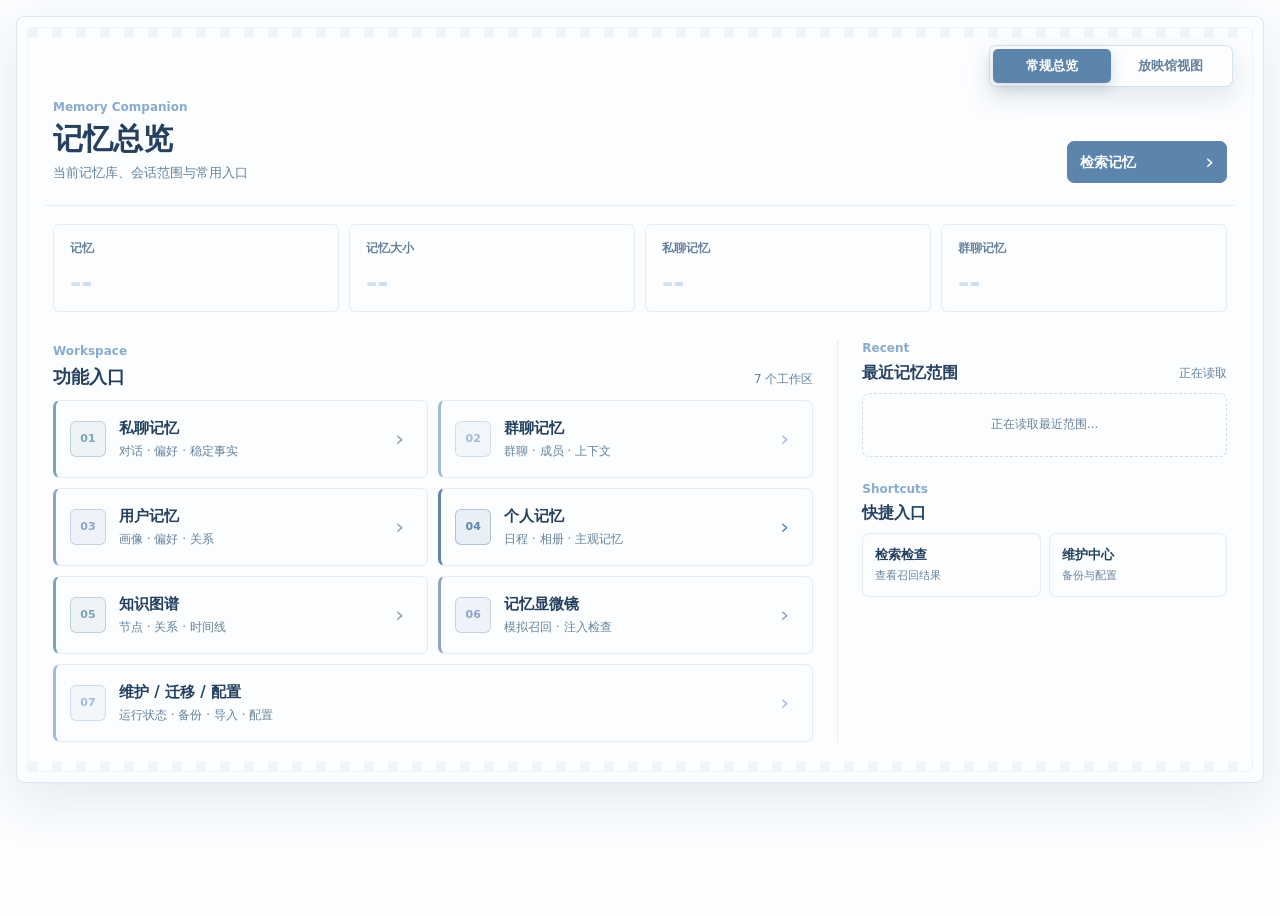
==== pages/记忆面板/index.html @ 20638d2c "v1.6.2" ====
<!doctype html>
<html lang="zh-CN">
<head>
  <meta charset="UTF-8" />
  <meta name="viewport" content="width=device-width, initial-scale=1.0" />
  <title>记忆面板</title>
  <script>
    (() => {
      const key = "memory_companion_overview_layout";
      let layout = "standard";
      try {
        const saved = window.localStorage.getItem(key);
        if (saved === "standard" || saved === "cinema") layout = saved;
      } catch (_) {
        // WebView 隐私模式下可能禁用本地存储，保持常规总览即可。
      }
      document.documentElement.dataset.overviewLayout = layout;
    })();
  </script>
  <link rel="stylesheet" href="./app.css?v=20260719-overview-switch" />
</head>
<body>
  <main id="app" class="film-app">
    <nav id="overviewLayoutSwitch" class="overview-layout-switch" role="radiogroup" aria-label="总览样式">
      <button class="overview-layout-option" data-overview-layout="standard" type="button" role="radio" aria-checked="false" aria-controls="standardOverview">
        常规总览
      </button>
      <button class="overview-layout-option" data-overview-layout="cinema" type="button" role="radio" aria-checked="false" aria-controls="cinemaOverview">
        放映馆视图
      </button>
    </nav>
    <span id="overviewLayoutAnnouncement" class="sr-only" aria-live="polite"></span>

    <header class="topbar">
      <div>
        <p class="eyebrow">我会牢牢记住你</p>
        <h1>记忆放映馆</h1>
      </div>
    </header>

    <section id="standardOverview" class="standard-overview" aria-label="常规记忆总览">
      <header class="standard-overview-head">
        <div>
          <p class="eyebrow">Memory Companion</p>
          <h1>记忆总览</h1>
          <p class="standard-overview-summary">当前记忆库、会话范围与常用入口</p>
        </div>
        <button class="overview-primary-action" data-overview-view="microscope" type="button">
          <span>检索记忆</span>
          <span class="overview-action-arrow" aria-hidden="true">&rsaquo;</span>
        </button>
      </header>

      <section id="standardStats" class="overview-kpi-grid" aria-label="记忆库统计" aria-live="polite">
        <article class="overview-kpi is-loading"><span>记忆</span><b>--</b></article>
        <article class="overview-kpi is-loading"><span>记忆大小</span><b>--</b></article>
        <article class="overview-kpi is-loading"><span>私聊记忆</span><b>--</b></article>
        <article class="overview-kpi is-loading"><span>群聊记忆</span><b>--</b></article>
      </section>

      <div class="standard-overview-body">
        <section class="overview-destinations" aria-labelledby="overviewDestinationsTitle">
          <div class="overview-section-head">
            <div>
              <p class="eyebrow">Workspace</p>
              <h2 id="overviewDestinationsTitle">功能入口</h2>
            </div>
            <span>7 个工作区</span>
          </div>
          <div class="overview-entry-grid">
            <button class="overview-entry is-private" data-overview-view="maintain" type="button">
              <span class="overview-entry-index">01</span>
              <span class="overview-entry-copy"><b>私聊记忆</b><small>对话 · 偏好 · 稳定事实</small></span>
              <span class="overview-entry-arrow" aria-hidden="true">&rsaquo;</span>
            </button>
            <button class="overview-entry is-group" data-overview-view="film" type="button">
              <span class="overview-entry-index">02</span>
              <span class="overview-entry-copy"><b>群聊记忆</b><small>群聊 · 成员 · 上下文</small></span>
              <span class="overview-entry-arrow" aria-hidden="true">&rsaquo;</span>
            </button>
            <button class="overview-entry is-user" data-overview-view="relations" type="button">
              <span class="overview-entry-index">03</span>
              <span class="overview-entry-copy"><b>用户记忆</b><small>画像 · 偏好 · 关系</small></span>
              <span class="overview-entry-arrow" aria-hidden="true">&rsaquo;</span>
            </button>
            <button class="overview-entry is-personal" data-overview-view="review" type="button">
              <span class="overview-entry-index">04</span>
              <span class="overview-entry-copy"><b>个人记忆</b><small>日程 · 相册 · 主观记忆</small></span>
              <span class="overview-entry-arrow" aria-hidden="true">&rsaquo;</span>
            </button>
            <button class="overview-entry is-graph" data-overview-view="objects" type="button">
              <span class="overview-entry-index">05</span>
              <span class="overview-entry-copy"><b>知识图谱</b><small>节点 · 关系 · 时间线</small></span>
              <span class="overview-entry-arrow" aria-hidden="true">&rsaquo;</span>
            </button>
            <button class="overview-entry is-search" data-overview-view="microscope" type="button">
              <span class="overview-entry-index">06</span>
              <span class="overview-entry-copy"><b>记忆显微镜</b><small>模拟召回 · 注入检查</small></span>
              <span class="overview-entry-arrow" aria-hidden="true">&rsaquo;</span>
            </button>
            <button class="overview-entry is-archive is-wide" data-overview-view="archive" type="button">
              <span class="overview-entry-index">07</span>
              <span class="overview-entry-copy"><b>维护 / 迁移 / 配置</b><small>运行状态 · 备份 · 导入 · 配置</small></span>
              <span class="overview-entry-arrow" aria-hidden="true">&rsaquo;</span>
            </button>
          </div>
        </section>

        <aside class="overview-side-column" aria-label="最近范围与快捷入口">
          <section class="overview-recent-scopes" aria-labelledby="recentScopesTitle">
            <div class="overview-section-head is-compact">
              <div>
                <p class="eyebrow">Recent</p>
                <h2 id="recentScopesTitle">最近记忆范围</h2>
              </div>
              <span id="overviewScopeMeta">正在读取</span>
            </div>
            <div id="standardRecentBuckets" class="overview-scope-list" aria-live="polite">
              <p class="overview-empty">正在读取最近范围...</p>
            </div>
          </section>

          <section class="overview-quick-tools" aria-labelledby="quickToolsTitle">
            <div class="overview-section-head is-compact">
              <div>
                <p class="eyebrow">Shortcuts</p>
                <h2 id="quickToolsTitle">快捷入口</h2>
              </div>
            </div>
            <div class="overview-quick-grid">
              <button data-overview-view="microscope" type="button"><b>检索检查</b><small>查看召回结果</small></button>
              <button data-overview-view="archive" type="button"><b>维护中心</b><small>备份与配置</small></button>
            </div>
          </section>
        </aside>
      </div>
    </section>

    <section id="cinemaOverview" class="projection-stage" aria-label="记忆放映馆首页">
      <button class="filmstrip" style="--a:-18deg;--z:2;--off:240px"  data-view="objects"    data-tip-title="知识图谱" data-tip-sub="关系 · 线程 · 时间线"     type="button"><span class="strip-label"><b>知识图谱</b><small>关系 · 节点</small></span></button>
      <button class="filmstrip" style="--a:76deg; --z:4;--off:-200px" data-view="film"       data-tip-title="群聊记忆" data-tip-sub="群聊范围内的记忆"      type="button"><span class="strip-label"><b>群聊记忆</b><small>群聊 · 记忆</small></span></button>
      <button class="filmstrip" style="--a:44deg; --z:7;--off:260px"  data-view="microscope" data-tip-title="记忆显微镜" data-tip-sub="模拟召回 · 检查注入"     type="button"><span class="strip-label" style="--label-edge:-260px"><b>记忆显微镜</b><small>模拟召回</small></span></button>
      <button class="filmstrip" style="--a:14deg; --z:5;--off:-225px;--tx:-440px" data-view="relations"  data-tip-title="用户记忆"     data-tip-sub="用户画像 · 偏好 · 关系"     type="button"><span class="strip-label" style="--label-edge:380px"><b>用户记忆</b><small>画像 · 偏好</small></span></button>
      <button class="filmstrip" style="--a:162deg;--z:1;--off:215px;--tx:-260px" data-view="review"     data-tip-title="个人记忆"       data-tip-sub="Bot 日程 · 生活细化"         type="button"><span class="strip-label is-flipped"><b>个人记忆</b><small>日程 · 细化</small></span></button>
      <button class="filmstrip" style="--a:136deg;--z:3;--off:-390px" data-view="archive"    data-tip-title="维护/迁移/配置"   data-tip-sub="工具 · 迁移 · 配置"        type="button"><span class="strip-label is-flipped"><b>维护/迁移/配置</b><small>工具 · 配置</small></span></button>
      <button class="filmstrip" style="--a:106deg;--z:6;--off:220px"  data-view="maintain"   data-tip-title="私聊记忆"  data-tip-sub="私聊范围内的记忆" type="button"><span class="strip-label is-flipped"><b>私聊记忆</b><small>私聊 · 记忆</small></span></button>

      <section class="overview-core" aria-live="polite">
        <div class="core-ring"></div>
        <p class="eyebrow">Memory Cinema</p>
        <h2>记忆放映馆</h2>
        <p id="subtitle" class="subtitle">正在读取结构化记忆库...</p>
        <div id="stats" class="stats-grid"></div>
      </section>
    </section>

    <section id="workspace" class="workspace-frame" aria-label="二级工作区">
      <div class="workspace-head">
        <div>
          <p class="eyebrow">Locked Frame</p>
          <h2 id="workspaceTitle">对象</h2>
          <p id="workspaceHint">选择左侧对象后，所有检查视图都会收束到同一范围。</p>
        </div>
        <div class="workspace-tools">
          <div class="top-actions workspace-actions">
            <span id="activeTarget" class="target-pill">全部记忆</span>
            <div class="projection-controls" role="toolbar" aria-label="放映控制">
              <button id="backHomeBtn" class="projection-control control-home hidden" type="button" title="返回总览" aria-label="返回总览">
                <span class="control-icon" aria-hidden="true"></span>
                <span class="control-text">总览</span>
              </button>
              <button id="refreshBtn" class="projection-control control-refresh" type="button" title="刷新当前页面" aria-label="刷新当前页面">
                <span class="control-icon" aria-hidden="true"></span>
                <span class="control-text">刷新</span>
              </button>
            </div>
          </div>
          <div class="workspace-search">
            <input id="globalSearch" type="search" placeholder="搜索内容、证据或 ID" />
            <button id="loadActiveBtn" type="button">重载当前帧</button>
          </div>
        </div>
      </div>

      <div class="workspace-grid">
        <aside class="object-rail">
          <div class="rail-head">
            <b>观察对象</b>
            <button id="clearTargetBtn" type="button">全部</button>
          </div>
          <div class="bucket-window">
            <div id="bucketList" class="bucket-list"></div>
          </div>
        </aside>

        <section class="workspace-main">
          <section id="view-objects" class="view is-active">
              <div class="section-head">
                <h3>知识图谱</h3>
                <p>查看记忆节点、关系边、跨窗口线程和时间线概览。</p>
              </div>
            <div id="contextPanel" class="page-panel-stack"></div>
            </section>

          <section id="view-film" class="view">
            <div class="section-head">
              <div>
                <h3 id="groupMemoryTitle">群聊记忆</h3>
                <p id="groupMemoryHint">查看群聊范围内可被召回和管理的结构化记忆。</p>
              </div>
              <div class="section-actions scoped-clear-actions">
                <button id="clearCurrentGroupMemoryBtn" class="danger subtle" type="button" disabled>清空当前群</button>
                <div class="group-member-clear">
                  <input id="clearGroupMemberUserId" type="text" inputmode="numeric" placeholder="群成员 QQ" disabled />
                  <button id="clearGroupMemberMemoryBtn" class="danger subtle" type="button" disabled>清空群成员</button>
                </div>
              </div>
            </div>
            <div id="groupMemoryList" class="row-list"></div>
          </section>

          <section id="view-microscope" class="view">
            <div class="section-head">
              <h3>记忆显微镜</h3>
              <p>输入一句话，模拟当前对象下会召回什么、过滤什么。</p>
            </div>
            <div class="microscope-box">
              <textarea id="searchQuery" rows="4" placeholder="例如：你最近写了什么 / 那个蓝色渐变小猪是什么"></textarea>
              <button id="runSearchBtn" type="button">开始检索</button>
            </div>
            <div id="searchResult" class="result-grid"></div>
          </section>

          <section id="view-relations" class="view">
            <div class="section-head">
              <h3>用户记忆</h3>
              <p>聚焦用户画像、偏好、称呼、关系声明等以用户为核心的记忆。</p>
            </div>
            <div id="relationList" class="row-list"></div>
          </section>

          <section id="view-review" class="view">
            <div class="section-head">
              <h3>个人记忆</h3>
              <p>查看 Bot 自身的每日生活日程、当前状态和细化片段。</p>
            </div>
            <div id="personalMemoryList" class="row-list"></div>
          </section>

          <section id="view-maintain" class="view">
            <div class="section-head">
              <div>
                <h3 id="privateMemoryTitle">私聊记忆</h3>
                <p id="privateMemoryHint">查看私聊范围内的对话、偏好、事实和稳定记忆。</p>
              </div>
              <button id="clearCurrentPrivateMemoryBtn" class="danger subtle" type="button" disabled>清空当前用户</button>
            </div>
            <div id="privateMemoryList" class="row-list"></div>
          </section>

          <section id="view-archive" class="view">
            <div class="section-head">
              <h3>维护 / 迁移 / 配置</h3>
              <p>执行维护、LivingMemory 迁移、清理和导入修复。</p>
            </div>
            <div class="archive-grid">
              <section class="archive-section" data-archive-section="retrieval">
                <h4>模块配置</h4>
                <div id="selfMemoryList" class="config-panel-stack"></div>
              </section>
              <section class="archive-section is-active" data-archive-section="maintenance">
                <h4>维护 / 迁移 / 清理</h4>
                <div class="maintenance-box">
                  <p class="archive-note">推荐先选择运行预设并查看诊断，再执行迁移或维护。所有导入与清空操作都会先备份数据库。</p>
                  <div class="maintenance-tool-grid">
                    <section class="maintenance-action">
                      <b>1. 运行预设</b>
                      <p class="archive-note">轻量模式关闭外部检索调用；标准模式平衡功能和成本；陪伴模式提高关系与连续性记忆预算。已有 Provider 选择不会被覆盖。</p>
                      <div class="inline-actions">
                        <button type="button" data-operation-preset="light">轻量</button>
                        <button type="button" data-operation-preset="standard">标准</button>
                        <button type="button" data-operation-preset="companion">陪伴</button>
                      </div>
                    </section>
                    <section class="maintenance-action">
                      <b>2. 运维诊断</b>
                      <p class="archive-note">查看检索路径、缓存命中率、模型 Token 与耗时，以及可能重复注入的记忆插件目录。</p>
                      <button id="operationsDiagnosticsBtn" type="button">生成诊断</button>
                    </section>
                    <section class="maintenance-action">
                      <b>3. 可移植数据</b>
                      <p class="archive-note">UTF-8 JSONL 包含记忆、身份、关系、时间线与 ACL；不包含凭据、向量和注入日志。</p>
                      <input id="portableArchivePath" type="text" placeholder="导入时填写 JSONL 路径；导出无需填写" />
                      <div class="inline-actions">
                        <button id="portableExportBtn" type="button">导出</button>
                        <button id="portablePreviewBtn" type="button">预览</button>
                        <button id="portableImportBtn" type="button">导入</button>
                      </div>
                    </section>
                    <section class="maintenance-action">
                      <b>4. LivingMemory 导入</b>
                      <p class="archive-note">先预览可导入数量和跳过原因，再执行导入。当前策略只导入完整摘要，跳过派生碎片。</p>
                      <input class="livingmemory-path" type="text" placeholder="LivingMemory 数据库路径，可留空自动扫描" />
                      <div class="inline-actions">
                        <button id="previewImportBtn" type="button">预览导入</button>
                        <button id="runImportBtn" type="button">执行导入</button>
                      </div>
                    </section>
                    <section class="maintenance-action">
                      <b>5. 内容修复</b>
                      <p class="archive-note">用于修复早期导入后只剩旧库编号的记忆。建议先确认 LivingMemory 数据库路径，再执行修复。</p>
                      <input class="livingmemory-path" type="text" placeholder="LivingMemory 数据库路径，可留空自动扫描" />
                      <button id="repairLivingMemoryBtn" type="button">修复 LivingMemory 内容</button>
                    </section>
                    <section class="maintenance-action">
                      <b>6. 维护检查</b>
                      <p class="archive-note">修复索引、刷新统计并整理数据库状态。适合导入、清理或配置调整后手动执行一次。</p>
                      <button id="maintenanceBtn" type="button">运行维护</button>
                    </section>
                    <section class="maintenance-action">
                      <b>7. 危险清理</b>
                      <p class="archive-note">清空会先备份数据库，再删除记忆、权限规则、时间线、关系、身份、注入日志和导入批次。</p>
                      <button id="clearAllMemoryBtn" class="danger" type="button">清空全部记忆</button>
                    </section>
                  </div>
                </div>
              </section>
              <section class="archive-section conversation-import-archive-section" data-archive-section="conversation-import">
                <div class="conversation-import-page-head">
                  <span>
                    <h4>历史聊天导入</h4>
                    <small>从当前 QQ 连接读取指定时段，或导入已有聊天文件；两种来源共用身份确认和记忆整理流程。</small>
                  </span>
                  <button id="historicalChatRecentTopBtn" class="subtle" type="button">继续最近任务</button>
                </div>
                <div class="conversation-import-tabs" role="tablist" aria-label="历史聊天来源">
                  <button class="is-active" data-import-source-tab="qq" type="button" role="tab" aria-selected="true">QQ 直接读取</button>
                  <button data-import-source-tab="file" type="button" role="tab" aria-selected="false" tabindex="-1">文件导入</button>
                  <button data-import-source-tab="recent" type="button" role="tab" aria-selected="false" tabindex="-1">最近任务</button>
                </div>
                <div class="conversation-import-layout">
                  <section class="conversation-import-source" data-import-source="qq">
                    <div class="conversation-import-source-head">
                      <span><b>QQ 直接读取</b><small>通过 NapCat / aiocqhttp 的好友历史接口读取，不碰本地加密数据库。</small></span>
                      <button id="qqHistoryCapabilityBtn" class="subtle" type="button">重新检测</button>
                    </div>
                    <div id="qqHistoryCapability" class="qq-history-capability" role="status">
                      正在检测当前 QQ 连接...
                    </div>
                    <div class="qq-history-form">
                      <label>当前 Bot 连接
                        <select id="qqHistoryPlatform" disabled>
                          <option value="">等待能力检测</option>
                        </select>
                        <small>多 Bot 环境必须选对连接，避免把历史归到错误人格。</small>
                      </label>
                      <label>目标好友 QQ
                        <input id="qqHistoryUserId" type="text" inputmode="numeric" pattern="[0-9]*" maxlength="20" placeholder="输入纯数字 QQ 号" autocomplete="off" />
                        <small>只读取该好友与你当前 Bot 的私聊历史。</small>
                      </label>
                      <div class="qq-history-range">
                        <label>开始时间
                          <input id="qqHistoryStartAt" type="datetime-local" />
                        </label>
                        <label>结束时间
                          <input id="qqHistoryEndAt" type="datetime-local" />
                        </label>
                      </div>
                      <div id="qqHistoryValidation" class="chat-import-validation is-error" role="status">请先完成能力检测并填写 QQ 与时间范围。</div>
                      <button id="qqHistoryPreviewBtn" type="button" disabled>读取并生成预览</button>
                    </div>
                  </section>

                  <section class="conversation-import-source" data-import-source="file" hidden>
                    <div class="conversation-import-source-head">
                      <span><b>文件导入</b><small>适合 QQ 接口不可用、历史太久或已经有导出文本的情况。</small></span>
                    </div>
                    <label id="historicalChatDropzone" class="chat-import-dropzone" for="historicalChatFile" tabindex="0">
                      <input id="historicalChatFile" class="visually-hidden" type="file" accept=".txt,.log,.md,text/plain,text/markdown" />
                      <span class="chat-import-drop-icon" aria-hidden="true">＋</span>
                      <b>拖入聊天记录，或点击选择文件</b>
                      <small id="historicalChatFileMeta">支持 TXT、LOG、Markdown，最大 8 MiB</small>
                    </label>
                    <div class="chat-import-inline-fields">
                      <label>缺失年份起点
                        <input id="historicalChatBaseYear" type="number" min="1970" max="2200" inputmode="numeric" placeholder="通常留空" />
                        <small>仅当文件开头就是“12-14 15:10:22”这类无年份时间时填写。</small>
                      </label>
                      <button id="historicalChatPreviewBtn" type="button" disabled>解析并预览</button>
                    </div>
                    <details class="chat-import-format-help">
                      <summary>查看支持的文本格式</summary>
                      <pre>烛雨: 2025-12-14 15:10:22
消息正文，可包含多行

Bot: 12-14 15:10:30
缺失年份可由前文自动补推

也兼容字段式导出：
发送者：烛雨
时间：2026-07-19 16:55:36
内容：消息正文</pre>
                    </details>
                  </section>

                  <section class="conversation-import-source" data-import-source="recent" hidden>
                    <div class="conversation-import-source-head">
                      <span><b>最近任务</b><small>继续中断任务、检查整理结果或回滚指定批次。</small></span>
                      <button id="historicalChatRecentRefreshBtn" class="subtle" type="button">刷新列表</button>
                    </div>
                    <div id="historicalChatRecentList" class="chat-import-recent-list">
                      <div class="empty-state">正在读取最近任务...</div>
                    </div>
                  </section>

                  <section class="conversation-import-output" aria-live="polite">
                    <div class="chat-import-steps" aria-label="历史聊天导入步骤">
                      <span class="is-active"><i>1</i>选择来源</span>
                      <span><i>2</i>读取预览</span>
                      <span><i>3</i>确认身份</span>
                      <span><i>4</i>生成记忆</span>
                    </div>
                    <div id="historicalChatEmptyState" class="chat-import-empty-state">
                      <b>预览会显示在这里</b>
                      <span>先选择 QQ 时段或聊天文件。系统只会在你确认用户与 Bot 身份后开始生成记忆。</span>
                    </div>
                    <div id="historicalChatPanel" class="chat-import-panel" hidden></div>
                    <div id="conversationImportResult" class="archive-result" hidden></div>
                  </section>
                </div>
              </section>
              <section class="archive-section" data-archive-section="topology">
                <h4>权限拓扑</h4>
                <div id="aclTopologyContainer" class="acl-topology-container"></div>
              </section>
            </div>
            <div id="importResult" class="archive-result" hidden></div>
          </section>
        </section>

        <aside id="detailDrawer" class="detail-drawer empty">
          选择一格胶片或一条记忆查看详情。
        </aside>
      </div>
    </section>
    <div class="screen-film-wipe" aria-hidden="true"><span id="transitionFace" class="screen-film-face">(๑•̀ㅂ•́)و✧</span></div>
    <div id="busyLayer" class="busy-layer" aria-hidden="true">
      <span></span>
      <b id="busyText">正在处理...</b>
    </div>
    <div id="toast" class="toast" role="status" aria-live="polite"></div>
  </main>
  <script src="/api/plugin/page/bridge-sdk.js"></script>
  <script src="./app.js?v=20260721-labeled-chat-import"></script>
</body>
</html>
---- pages/记忆面板/app.css ----
:root {
  color-scheme: light;
  --page-bg:#fbfdff;
  --bg:#132536;
  --panel:#eef6fb;
  --surface:#d4e5ef;
  --surface-strong:#bcd4e7;
  --ink:#25415e;
  --muted:#66829b;
  --edge-rgb:138,171,204;
  --dark-rgb:37,65,94;
  --light-rgb:251,253,255;
  --line: rgba(var(--edge-rgb),.38);
  --line-soft: rgba(var(--edge-rgb),.20);
  --accent:#8aabcc;
  --accent-strong:#5d84aa;
  --accent-soft:#e4f0f8;
  --teal:#7da4b4;
  --gold:#a3bbdb;
  --violet:#8fa2c7;
  --red: #b82424;
  --app-glow-0:#fbfdff;
  --app-glow-1:#d4e5ef;
  --app-glow-2:#a3bbdb;
  --app-glow-3:#8aabcc;
  --button-0:#fbfdff;
  --button-1:#d4e5ef;
  --input-bg:#fbfdff;
  --film-edge:#d4e5ef;
  --film-edge-rgb:212,229,239;
  --film-text:#f0f9ff;
  --film-text-soft:#ffffff;
  --film-hole:#132536;
  --film-top:#25415e;
  --film-deep:#1d344e;
  --film-mid:#5d84aa;
  --film-base:#416995;
  --film-core:#8aabcc;
  --film-tail:#162a3e;
  --panel-glass:rgba(238,246,251,.82);
  --card-top:rgba(251,253,255,.96);
  --card-bottom:rgba(229,240,248,.92);
  --shadow: 0 28px 90px rgba(var(--dark-rgb),.42);
  --shadow-soft: 0 14px 34px rgba(var(--edge-rgb),.18);
  --radius: 8px;
  --ease: cubic-bezier(.2,.8,.2,1);
}
:root[data-theme="huangbaiyou"]{
  --page-bg:#fffdf4;--panel:#fff9c9;--surface:#fff799;--surface-strong:#feee6f;
  --ink:#3b3004;--muted:#82751d;--edge-rgb:182,160,20;--dark-rgb:59,48,4;
  --accent:#b6a014;--accent-strong:#78690a;--accent-soft:#fff7b8;--teal:#8d9f65;--gold:#ecd452;--violet:#9c8b3d;
  --app-glow-0:#fffdf4;--app-glow-1:#fff799;--app-glow-2:#ecd452;--app-glow-3:#b6a014;
  --button-0:#fffdf4;--button-1:#feee6f;--input-bg:#fffdf4;
  --film-edge:#fff799;--film-edge-rgb:255,247,153;--film-text:#fff799;--film-text-soft:#ffffff;
  --film-hole:#151000;--film-top:#2a2202;--film-deep:#1f1900;--film-mid:#78690a;--film-base:#4f4405;--film-core:#b6a014;--film-tail:#1b1500;
  --panel-glass:rgba(255,249,201,.82);--card-top:rgba(255,253,244,.96);--card-bottom:rgba(255,248,192,.92);
}
:root[data-theme="tianpiao"]{
  --page-bg:#fbfffc;--panel:#edf9f3;--surface:#d5ebe1;--surface-strong:#b1d5c8;
  --ink:#183a33;--muted:#557b70;--edge-rgb:128,164,146;--dark-rgb:24,58,51;
  --accent:#80a492;--accent-strong:#55796a;--accent-soft:#d5ebe1;--teal:#99bcac;--gold:#b1d5c8;--violet:#7d9f96;
  --app-glow-0:#fbfffc;--app-glow-1:#d5ebe1;--app-glow-2:#99bcac;--app-glow-3:#80a492;
  --button-0:#fbfffc;--button-1:#d5ebe1;--input-bg:#fbfffc;
  --film-edge:#d5ebe1;--film-edge-rgb:213,235,225;--film-text:#e8fff6;--film-text-soft:#ffffff;
  --film-hole:#102620;--film-top:#183a33;--film-deep:#173830;--film-mid:#55796a;--film-base:#244f45;--film-core:#80a492;--film-tail:#17342e;
  --panel-glass:rgba(237,249,243,.82);--card-top:rgba(251,255,252,.96);--card-bottom:rgba(221,241,232,.92);
}
:root[data-theme="haitianxia"]{
  --page-bg:#fffaf7;--panel:#fff1eb;--surface:#f3a694;--surface-strong:#ee7959;
  --ink:#3b120d;--muted:#8d564b;--edge-rgb:193,44,31;--dark-rgb:59,18,13;
  --accent:#c12c1f;--accent-strong:#8c2e24;--accent-soft:#ffd5ca;--teal:#628983;--gold:#ee7959;--violet:#ba5140;--red:#c12c1f;
  --app-glow-0:#fffaf7;--app-glow-1:#f3a694;--app-glow-2:#ba5140;--app-glow-3:#c12c1f;
  --button-0:#fffaf7;--button-1:#f3a694;--input-bg:#fffaf7;
  --film-edge:#f3a694;--film-edge-rgb:243,166,148;--film-text:#ffe4d8;--film-text-soft:#ffffff;
  --film-hole:#1b0603;--film-top:#2b0905;--film-deep:#260803;--film-mid:#8c2e24;--film-base:#4f160d;--film-core:#ba5140;--film-tail:#2f0b05;
  --panel-glass:rgba(255,241,235,.82);--card-top:rgba(255,250,247,.96);--card-bottom:rgba(255,226,217,.92);
}
:root[data-theme="yingying"]{
  --page-bg:#fffafd;--panel:#fff0f7;--surface:#f9d3e3;--surface-strong:#ecb0c1;
  --ink:#3f1025;--muted:#87556c;--edge-rgb:167,98,131;--dark-rgb:63,16,37;
  --accent:#a76283;--accent-strong:#7a3356;--accent-soft:#f9d3e3;--teal:#7e9692;--gold:#ecb0c1;--violet:#dd7694;--red:#b64b63;
  --app-glow-0:#fffafd;--app-glow-1:#f9d3e3;--app-glow-2:#dd7694;--app-glow-3:#a76283;
  --button-0:#fffafd;--button-1:#f9d3e3;--input-bg:#fffafd;
  --film-edge:#f9d3e3;--film-edge-rgb:249,211,227;--film-text:#ffe3ee;--film-text-soft:#ffffff;
  --film-hole:#1c0711;--film-top:#2d0d1b;--film-deep:#2b0c19;--film-mid:#7a3356;--film-base:#561c37;--film-core:#a76283;--film-tail:#351020;
  --panel-glass:rgba(255,240,247,.82);--card-top:rgba(255,250,253,.96);--card-bottom:rgba(252,225,236,.92);
}
:root[data-theme="oubi"]{
  --page-bg:#fdfff8;--panel:#f2fadf;--surface:#c0d695;--surface-strong:#a9be7b;
  --ink:#1c351b;--muted:#64774f;--edge-rgb:79,111,70;--dark-rgb:28,53,27;
  --accent:#4f6f46;--accent-strong:#36542f;--accent-soft:#ddeaac;--teal:#779649;--gold:#a9be7b;--violet:#778060;--red:#ad4b39;
  --app-glow-0:#fdfff8;--app-glow-1:#c0d695;--app-glow-2:#779649;--app-glow-3:#4f6f46;
  --button-0:#fdfff8;--button-1:#c0d695;--input-bg:#fdfff8;
  --film-edge:#c0d695;--film-edge-rgb:192,214,149;--film-text:#eefac5;--film-text-soft:#ffffff;
  --film-hole:#0d1b0c;--film-top:#162914;--film-deep:#10210f;--film-mid:#36542f;--film-base:#2b461f;--film-core:#779649;--film-tail:#172711;
  --panel-glass:rgba(242,250,223,.82);--card-top:rgba(253,255,248,.96);--card-bottom:rgba(233,244,204,.92);
}
:root[data-theme="qingming"]{
  --page-bg:#f8fbff;--panel:#edf6ff;--surface:#3271ae;--surface-strong:#007175;
  --ink:#0d1d36;--muted:#516d83;--edge-rgb:18,38,79;--dark-rgb:13,29,54;
  --accent:#284852;--accent-strong:#12264f;--accent-soft:#d8e9f8;--teal:#007175;--gold:#3271ae;--violet:#284852;--red:#a74444;
  --app-glow-0:#f8fbff;--app-glow-1:#3271ae;--app-glow-2:#007175;--app-glow-3:#12264f;
  --button-0:#f8fbff;--button-1:#8bb8df;--input-bg:#f8fbff;
  --film-edge:#9cc8ea;--film-edge-rgb:156,200,234;--film-text:#d7f1ff;--film-text-soft:#ffffff;
  --film-hole:#071421;--film-top:#0e2436;--film-deep:#0b1b2b;--film-mid:#284852;--film-base:#12264f;--film-core:#3271ae;--film-tail:#07152a;
  --panel-glass:rgba(237,246,255,.82);--card-top:rgba(248,252,255,.96);--card-bottom:rgba(222,237,250,.92);
}
:root[data-theme="zipu"]{
  --page-bg:#fffbff;--panel:#f8eef8;--surface:#a6559d;--surface-strong:#8a1874;
  --ink:#2b1034;--muted:#785083;--edge-rgb:66,34,86;--dark-rgb:43,16,52;
  --accent:#8a1874;--accent-strong:#422256;--accent-soft:#ead2eb;--teal:#5b807e;--gold:#a6559d;--violet:#6c216d;--red:#a83258;
  --app-glow-0:#fffbff;--app-glow-1:#a6559d;--app-glow-2:#6c216d;--app-glow-3:#422256;
  --button-0:#fffbff;--button-1:#d6a7d2;--input-bg:#fffbff;
  --film-edge:#d898d4;--film-edge-rgb:216,152,212;--film-text:#f6d8ff;--film-text-soft:#ffffff;
  --film-hole:#13071b;--film-top:#220d2d;--film-deep:#1d0b28;--film-mid:#422256;--film-base:#33143e;--film-core:#6c216d;--film-tail:#16091f;
  --panel-glass:rgba(248,238,248,.82);--card-top:rgba(255,250,255,.96);--card-bottom:rgba(239,221,240,.92);
}
:root[data-theme="shanlan"]{
  --page-bg:#fbfdf9;--panel:#eef5ea;--surface:#bed2bb;--surface-strong:#9bb496;
  --ink:#152916;--muted:#5f755f;--edge-rgb:105,142,106;--dark-rgb:21,41,22;
  --accent:#698e6a;--accent-strong:#426a43;--accent-soft:#dfeadb;--teal:#81a380;--gold:#9bb496;--violet:#6f8f72;
  --app-glow-0:#fbfdf9;--app-glow-1:#bed2bb;--app-glow-2:#81a380;--app-glow-3:#698e6a;
  --button-0:#fbfdf9;--button-1:#bed2bb;--input-bg:#fbfdf9;
  --film-edge:#bed2bb;--film-edge-rgb:190,210,187;--film-text:#eef7ea;--film-text-soft:#ffffff;
  --film-hole:#0c150d;--film-top:#152916;--film-deep:#142416;--film-mid:#426a43;--film-base:#274d29;--film-core:#698e6a;--film-tail:#122113;
  --panel-glass:rgba(238,245,234,.82);--card-top:rgba(251,253,249,.96);--card-bottom:rgba(223,234,219,.92);
}
:root[data-theme="qielan"]{
  --page-bg:#f7fbff;--panel:#eef5ff;--surface:#88abda;--surface-strong:#6f94cd;
  --ink:#10264b;--muted:#536d95;--edge-rgb:46,89,167;--dark-rgb:16,38,75;
  --accent:#2e59a7;--accent-strong:#24457f;--accent-soft:#dce9fa;--teal:#5976ba;--gold:#6f94cd;--violet:#4d69aa;
  --app-glow-0:#f7fbff;--app-glow-1:#88abda;--app-glow-2:#5976ba;--app-glow-3:#2e59a7;
  --button-0:#f7fbff;--button-1:#88abda;--input-bg:#f7fbff;
  --film-edge:#88abda;--film-edge-rgb:136,171,218;--film-text:#e6f2ff;--film-text-soft:#ffffff;
  --film-hole:#09142a;--film-top:#10264b;--film-deep:#0e2142;--film-mid:#2e59a7;--film-base:#183a82;--film-core:#5976ba;--film-tail:#0b1833;
  --panel-glass:rgba(238,245,255,.82);--card-top:rgba(247,251,255,.96);--card-bottom:rgba(221,234,250,.92);
}
:root[data-theme="tuihong"]{
  --page-bg:#fffbfd;--panel:#fbedf6;--surface:#f0cfe3;--surface-strong:#e4b8d5;
  --ink:#47233f;--muted:#875d7f;--edge-rgb:186,121,177;--dark-rgb:71,35,63;
  --accent:#ba79b1;--accent-strong:#8b4d84;--accent-soft:#f4d9eb;--teal:#9b8fa9;--gold:#ce93bf;--violet:#ba79b1;--red:#b05278;
  --app-glow-0:#fffbfd;--app-glow-1:#f0cfe3;--app-glow-2:#ce93bf;--app-glow-3:#ba79b1;
  --button-0:#fffbfd;--button-1:#f0cfe3;--input-bg:#fffbfd;
  --film-edge:#f0cfe3;--film-edge-rgb:240,207,227;--film-text:#ffe8f5;--film-text-soft:#ffffff;
  --film-hole:#1c0b19;--film-top:#32152d;--film-deep:#2a1226;--film-mid:#8b4d84;--film-base:#6f3268;--film-core:#ba79b1;--film-tail:#20101e;
  --panel-glass:rgba(251,237,246,.82);--card-top:rgba(255,251,253,.96);--card-bottom:rgba(245,224,238,.92);
}
:root[data-theme="congqing"]{
  --page-bg:#f8fffd;--panel:#eaf7f5;--surface:#88bfb8;--surface-strong:#5da39d;
  --ink:#0d302e;--muted:#4f7772;--edge-rgb:32,104,100;--dark-rgb:13,48,46;
  --accent:#206864;--accent-strong:#174f4c;--accent-soft:#d6eeeb;--teal:#3d8e86;--gold:#5da39d;--violet:#537c8b;
  --app-glow-0:#f8fffd;--app-glow-1:#88bfb8;--app-glow-2:#3d8e86;--app-glow-3:#206864;
  --button-0:#f8fffd;--button-1:#88bfb8;--input-bg:#f8fffd;
  --film-edge:#88bfb8;--film-edge-rgb:136,191,184;--film-text:#dcfff9;--film-text-soft:#ffffff;
  --film-hole:#061918;--film-top:#0d302e;--film-deep:#0a2927;--film-mid:#206864;--film-base:#134d49;--film-core:#3d8e86;--film-tail:#071f1e;
  --panel-glass:rgba(234,247,245,.82);--card-top:rgba(248,255,253,.96);--card-bottom:rgba(218,240,237,.92);
}
:root[data-theme="yuebai"]{
  --page-bg:#fbfdff;--panel:#eef6fb;--surface:#d4e5ef;--surface-strong:#bcd4e7;
  --ink:#25415e;--muted:#66829b;--edge-rgb:138,171,204;--dark-rgb:37,65,94;
  --accent:#8aabcc;--accent-strong:#5d84aa;--accent-soft:#e4f0f8;--teal:#7da4b4;--gold:#a3bbdb;--violet:#8fa2c7;
  --app-glow-0:#fbfdff;--app-glow-1:#d4e5ef;--app-glow-2:#a3bbdb;--app-glow-3:#8aabcc;
  --button-0:#fbfdff;--button-1:#d4e5ef;--input-bg:#fbfdff;
  --film-edge:#d4e5ef;--film-edge-rgb:212,229,239;--film-text:#f0f9ff;--film-text-soft:#ffffff;
  --film-hole:#132536;--film-top:#25415e;--film-deep:#1d344e;--film-mid:#5d84aa;--film-base:#416995;--film-core:#8aabcc;--film-tail:#162a3e;
  --panel-glass:rgba(238,246,251,.82);--card-top:rgba(251,253,255,.96);--card-bottom:rgba(229,240,248,.92);
}
:root[data-theme="mocan"]{
  --page-bg:#fbfaf7;--panel:#eee9e3;--surface:#796860;--surface-strong:#585248;
  --ink:#2b2b25;--muted:#6f665c;--edge-rgb:88,82,72;--dark-rgb:49,50,44;
  --accent:#796860;--accent-strong:#31322c;--accent-soft:#e3ddd4;--teal:#6b7c75;--gold:#a28f78;--violet:#6f626d;
  --app-glow-0:#f7f4ed;--app-glow-1:#796860;--app-glow-2:#46433b;--app-glow-3:#31322c;
  --button-0:#f7f4ed;--button-1:#b4a89b;--input-bg:#fbfaf7;
  --film-edge:#d2c9bc;--film-edge-rgb:210,201,188;--film-text:#f6f0e6;--film-text-soft:#ffffff;
  --film-hole:#151610;--film-top:#25261f;--film-deep:#1c1d18;--film-mid:#46433b;--film-base:#31322c;--film-core:#585248;--film-tail:#181914;
  --panel-glass:rgba(238,233,227,.82);--card-top:rgba(251,250,247,.96);--card-bottom:rgba(226,220,211,.92);
}
:root[data-theme="gupiao"]{
  --page-bg:#fffdf7;--panel:#f7f1da;--surface:#ebe3c7;--surface-strong:#cac5a0;
  --ink:#2f2b22;--muted:#766e55;--edge-rgb:102,95,77;--dark-rgb:47,43,34;
  --accent:#92896b;--accent-strong:#665f4d;--accent-soft:#eee7cd;--teal:#8f9b87;--gold:#cac5a0;--violet:#8b806c;
  --app-glow-0:#fffdf7;--app-glow-1:#ebe3c7;--app-glow-2:#92896b;--app-glow-3:#665f4d;
  --button-0:#fffdf7;--button-1:#ebe3c7;--input-bg:#fffdf7;
  --film-edge:#ebe3c7;--film-edge-rgb:235,227,199;--film-text:#fff8df;--film-text-soft:#ffffff;
  --film-hole:#16130d;--film-top:#2f2b22;--film-deep:#252118;--film-mid:#665f4d;--film-base:#4d4637;--film-core:#92896b;--film-tail:#1b1811;
  --panel-glass:rgba(247,241,218,.82);--card-top:rgba(255,253,247,.96);--card-bottom:rgba(238,231,205,.92);
}
*{box-sizing:border-box}
body{
  margin:0;min-height:100vh;
  background:var(--page-bg);
  color:var(--ink);
  font-family:"Segoe UI","Microsoft YaHei","PingFang SC",system-ui,sans-serif;
  font-size:14px;line-height:1.45;overflow-x:hidden;
}
button,input,textarea,select{font:inherit}
button{
  border:1px solid var(--line);
  background:linear-gradient(180deg,var(--button-0),var(--button-1));
  color:var(--ink);border-radius:7px;padding:8px 12px;cursor:pointer;
  transition:border-color .18s,color .18s,transform .18s,box-shadow .18s;
}
button:hover{border-color:var(--accent);color:var(--accent);box-shadow:0 8px 22px rgba(var(--edge-rgb),.22)}
button:focus-visible,input:focus-visible,textarea:focus-visible,select:focus-visible{outline:2px solid rgba(var(--edge-rgb),.34);outline-offset:2px}
select{
  border:1px solid var(--line);
  border-radius:7px;
  background:var(--input-bg);
  color:var(--ink);
  padding:9px 10px;
  min-width:0;
}
input,textarea{width:100%;border:1px solid var(--line);border-radius:7px;background:var(--input-bg);color:var(--ink);padding:9px 11px;resize:vertical}
pre{white-space:pre-wrap;overflow-wrap:anywhere}
.hidden{display:none!important}
.sr-only{
  position:absolute!important;
  width:1px!important;
  height:1px!important;
  padding:0!important;
  margin:-1px!important;
  overflow:hidden!important;
  clip:rect(0,0,0,0)!important;
  white-space:nowrap!important;
  border:0!important;
}

/* ─── App shell ─── */
.film-app{
  position:relative;
  width:min(1360px,calc(100vw - 32px));
  margin:16px auto;
  padding:18px;
  overflow:hidden;
  border:1px solid rgba(var(--edge-rgb),.26);
  border-radius:var(--radius);
  background:
    radial-gradient(ellipse 80% 70% at 50% 45%,
      var(--app-glow-0) 0%, var(--app-glow-1) 36%, var(--app-glow-2) 72%, var(--app-glow-3) 100%);
  box-shadow:0 18px 50px rgba(var(--edge-rgb),.14);
  transition:background .32s ease,border-color .24s ease,box-shadow .24s ease;
}
.film-app::before,
.film-app::after{
  content:"";
  position:absolute;
  inset:10px;
  z-index:0;
  pointer-events:none;
  border:1px solid rgba(var(--edge-rgb),.24);
  border-radius:6px;
}
.film-app::before{
  background:
    repeating-linear-gradient(90deg,
      rgba(var(--edge-rgb),.22) 0 10px, transparent 10px 24px)
      0 0 / 24px 10px repeat-x,
    repeating-linear-gradient(90deg,
      rgba(var(--edge-rgb),.22) 0 10px, transparent 10px 24px)
      0 100% / 24px 10px repeat-x;
}
.film-app::after{
  inset:20px;
  border-color:rgba(var(--light-rgb),.45);
}
.film-app > *{position:relative;z-index:1}
.topbar{
  display:flex;
  max-height:0;
  opacity:0;
  overflow:hidden;
  padding:0;
  pointer-events:none;
  transition:max-height .42s cubic-bezier(.2,.8,.2,1), opacity .24s ease, padding .42s cubic-bezier(.2,.8,.2,1);
}
.film-app.is-workspace .topbar{
  display:none;
}
.film-app.is-workspace .topbar>div:first-child{display:none}
.film-app.is-workspace .top-actions{margin-left:auto}
.topbar h1{margin:0;font-size:24px;line-height:1.2;text-shadow:0 1px 0 rgba(var(--light-rgb),.7),0 6px 24px rgba(var(--edge-rgb),.25)}
.eyebrow{margin:0 0 5px;color:var(--accent);font-size:12px;font-weight:700}
.overview-layout-switch{
  position:absolute;
  top:28px;
  right:30px;
  z-index:72;
  display:grid;
  grid-template-columns:repeat(2,minmax(0,1fr));
  min-width:244px;
  padding:3px;
  border:1px solid rgba(var(--edge-rgb),.34);
  border-radius:7px;
  background:rgba(var(--light-rgb),.88);
  box-shadow:0 10px 26px rgba(var(--dark-rgb),.12),inset 0 1px 0 rgba(var(--light-rgb),.78);
  backdrop-filter:blur(12px);
  transition:opacity .2s ease,transform .24s ease,visibility .2s ease;
}
.overview-layout-option{
  min-height:34px;
  padding:6px 11px;
  border:0;
  border-radius:5px;
  background:transparent;
  color:var(--muted);
  box-shadow:none;
  font-size:13px;
  font-weight:700;
  white-space:nowrap;
}
.overview-layout-option:hover{
  border-color:transparent;
  background:rgba(var(--edge-rgb),.09);
  color:var(--ink);
  box-shadow:none;
}
.overview-layout-option.is-active{
  background:var(--accent-strong);
  color:var(--film-text-soft);
  box-shadow:0 5px 14px rgba(var(--dark-rgb),.18);
}
.overview-layout-option.is-active:hover{color:var(--film-text-soft)}
.film-app.is-workspace .overview-layout-switch,
.film-app.is-overview-exiting .overview-layout-switch{
  visibility:hidden;
  opacity:0;
  transform:translateY(-8px);
  pointer-events:none;
}
.top-actions{display:flex;align-items:center;justify-content:flex-end;gap:10px;flex-wrap:nowrap}
.workspace-actions{
  width:100%;
}
.target-pill{
  position:relative;
  max-width:min(42vw,360px);
  display:inline-flex;
  align-items:center;
  gap:8px;
  min-height:34px;
  padding:6px 13px 6px 14px;
  border:1px solid rgba(var(--edge-rgb),.24);
  border-radius:999px;
  background:rgba(var(--light-rgb),.64);
  color:var(--accent-strong);
  box-shadow:inset 0 1px 0 rgba(var(--light-rgb),.70),0 8px 18px rgba(var(--edge-rgb),.10);
  font-size:13px;
  font-weight:700;
  overflow:hidden;
  text-overflow:ellipsis;
  white-space:nowrap;
}
.target-pill::before{
  content:"";
  flex:0 0 7px;
  width:7px;
  height:7px;
  border-radius:50%;
  background:var(--accent);
  box-shadow:0 0 0 3px rgba(var(--edge-rgb),.16);
}
.ghost{background:rgba(var(--light-rgb),.82)}
.projection-controls{
  position:relative;
  display:inline-flex;
  align-items:center;
  gap:2px;
  min-height:38px;
  padding:3px;
  overflow:hidden;
  border:1px solid rgba(var(--edge-rgb),.26);
  border-radius:999px;
  background:rgba(var(--light-rgb),.50);
  box-shadow:inset 0 1px 0 rgba(var(--light-rgb),.62),0 8px 18px rgba(var(--edge-rgb),.12);
}
.projection-controls::before{
  display:none;
}
.projection-control{
  position:relative;
  z-index:1;
  display:inline-flex;
  align-items:center;
  justify-content:center;
  gap:7px;
  flex:0 0 auto;
  min-width:36px;
  height:32px;
  padding:0 12px;
  border:1px solid transparent;
  border-radius:999px;
  background:transparent;
  color:var(--accent-strong);
  box-shadow:none;
  white-space:nowrap;
  transition:
    border-color .18s ease,
    color .18s ease,
    background .18s ease,
    transform .18s ease,
    box-shadow .18s ease;
}
.top-actions .projection-control{flex:0 0 auto}
.projection-control:hover{
  transform:translateY(-1px);
  border-color:rgba(var(--edge-rgb),.24);
  background:rgba(var(--light-rgb),.72);
  color:var(--accent-strong);
  box-shadow:0 5px 12px rgba(var(--edge-rgb),.12);
}
.projection-control:active{
  transform:translateY(0);
  background:rgba(var(--edge-rgb),.12);
  box-shadow:inset 0 1px 6px rgba(var(--edge-rgb),.14);
}
.projection-control:disabled{
  cursor:wait;
  opacity:.62;
  transform:none;
}
.control-icon{
  position:relative;
  display:inline-block;
  flex:0 0 17px;
  width:17px;
  height:17px;
}
.control-icon::before,
.control-icon::after{
  content:"";
  position:absolute;
  box-sizing:border-box;
}
.control-home .control-icon::before{
  right:1px;
  top:4px;
  width:12px;
  height:10px;
  border:2px solid currentColor;
  border-radius:2px;
}
.control-home .control-icon::after{
  left:1px;
  top:5px;
  width:9px;
  height:9px;
  border-left:2px solid currentColor;
  border-bottom:2px solid currentColor;
  transform:rotate(45deg);
}
.control-refresh .control-icon::before{
  inset:2px;
  border:2px solid currentColor;
  border-left-color:transparent;
  border-radius:50%;
}
.control-refresh .control-icon::after{
  right:0;
  top:2px;
  width:7px;
  height:7px;
  border-top:2px solid currentColor;
  border-right:2px solid currentColor;
  transform:rotate(22deg);
}
.control-text{
  font-size:13px;
  font-weight:650;
  line-height:1;
}

/* ─── Conventional overview ─── */
.standard-overview{
  display:block;
  min-height:700px;
  padding:56px 10px 14px;
}
:root[data-overview-layout="standard"] .film-app:not(.is-workspace){
  background:var(--page-bg);
  box-shadow:0 18px 54px rgba(var(--dark-rgb),.10);
}
:root[data-overview-layout="standard"] .film-app:not(.is-workspace)::before{
  opacity:.45;
}
:root[data-overview-layout="standard"] .film-app:not(.is-workspace)::after{
  opacity:.22;
}
:root[data-overview-layout="standard"] .projection-stage{display:none}
:root[data-overview-layout="cinema"] .standard-overview{display:none}
:root[data-overview-layout="cinema"] .projection-stage{display:block}
.film-app.is-workspace .standard-overview{display:none!important}
.standard-overview-head{
  display:flex;
  align-items:flex-end;
  justify-content:space-between;
  gap:24px;
  padding:8px 8px 22px;
  border-bottom:1px solid var(--line-soft);
}
.standard-overview-head h1{
  margin:0;
  font-size:30px;
  line-height:1.2;
  letter-spacing:0;
}
.standard-overview-summary{
  margin:7px 0 0;
  color:var(--muted);
  font-size:13px;
}
.overview-primary-action{
  display:inline-flex;
  align-items:center;
  justify-content:space-between;
  gap:28px;
  min-width:160px;
  min-height:42px;
  border-color:var(--accent-strong);
  background:var(--accent-strong);
  color:var(--film-text-soft);
  font-weight:750;
}
.overview-primary-action:hover{
  color:var(--film-text-soft);
  transform:translateY(-1px);
  box-shadow:0 10px 24px rgba(var(--dark-rgb),.18);
}
.overview-action-arrow,
.overview-entry-arrow{
  font-size:22px;
  font-weight:400;
  line-height:1;
}
.overview-kpi-grid{
  display:grid;
  grid-template-columns:repeat(4,minmax(0,1fr));
  gap:10px;
  padding:18px 8px 20px;
}
.overview-kpi{
  min-width:0;
  min-height:88px;
  display:flex;
  flex-direction:column;
  justify-content:space-between;
  gap:9px;
  padding:15px 16px;
  border:1px solid var(--line-soft);
  border-radius:7px;
  background:rgba(var(--light-rgb),.58);
  box-shadow:inset 0 1px 0 rgba(var(--light-rgb),.72);
}
.overview-kpi span{
  color:var(--muted);
  font-size:12px;
  font-weight:650;
}
.overview-kpi b{
  overflow-wrap:anywhere;
  color:var(--ink);
  font-size:27px;
  font-variant-numeric:tabular-nums;
  line-height:1;
}
.overview-kpi.is-storage b{font-size:22px}
.overview-kpi.is-loading b{color:var(--line)}
.standard-overview-body{
  display:grid;
  grid-template-columns:minmax(0,1.6fr) minmax(300px,.82fr);
  gap:24px;
  padding:8px;
}
.overview-destinations,
.overview-side-column{
  min-width:0;
}
.overview-section-head{
  min-height:48px;
  display:flex;
  align-items:flex-end;
  justify-content:space-between;
  gap:16px;
  margin-bottom:12px;
}
.overview-section-head h2{
  margin:0;
  font-size:18px;
  line-height:1.25;
  letter-spacing:0;
}
.overview-section-head>span{
  color:var(--muted);
  font-size:12px;
  white-space:nowrap;
}
.overview-section-head.is-compact{
  min-height:38px;
  margin-bottom:10px;
}
.overview-section-head.is-compact h2{font-size:16px}
.overview-entry-grid{
  display:grid;
  grid-template-columns:repeat(2,minmax(0,1fr));
  gap:10px;
}
.overview-entry{
  --entry-accent:var(--accent);
  display:grid;
  grid-template-columns:38px minmax(0,1fr) 18px;
  align-items:center;
  gap:11px;
  min-width:0;
  min-height:78px;
  padding:13px 14px;
  border:1px solid var(--line-soft);
  border-left:3px solid var(--entry-accent);
  border-radius:7px;
  background:rgba(var(--light-rgb),.54);
  text-align:left;
  box-shadow:inset 0 1px 0 rgba(var(--light-rgb),.68);
}
.overview-entry:hover{
  border-color:var(--entry-accent);
  color:var(--ink);
  transform:translateY(-2px);
  box-shadow:0 10px 24px rgba(var(--edge-rgb),.14);
}
.overview-entry.is-private{--entry-accent:var(--teal)}
.overview-entry.is-group{--entry-accent:var(--gold)}
.overview-entry.is-user{--entry-accent:var(--violet)}
.overview-entry.is-personal{--entry-accent:var(--accent-strong)}
.overview-entry.is-graph{--entry-accent:var(--teal)}
.overview-entry.is-search{--entry-accent:var(--violet)}
.overview-entry.is-archive{--entry-accent:var(--gold)}
.overview-entry.is-wide{grid-column:1 / -1}
.overview-entry-index{
  display:grid;
  place-items:center;
  width:36px;
  height:36px;
  border:1px solid color-mix(in srgb,var(--entry-accent) 42%,transparent);
  border-radius:6px;
  background:color-mix(in srgb,var(--entry-accent) 11%,transparent);
  color:var(--entry-accent);
  font-size:11px;
  font-weight:800;
  font-variant-numeric:tabular-nums;
}
.overview-entry-copy{
  min-width:0;
  display:flex;
  flex-direction:column;
  gap:4px;
}
.overview-entry-copy b{
  overflow-wrap:anywhere;
  color:var(--ink);
  font-size:15px;
}
.overview-entry-copy small{
  overflow-wrap:anywhere;
  color:var(--muted);
  font-size:12px;
}
.overview-entry-arrow{color:var(--entry-accent)}
.overview-side-column{
  display:grid;
  align-content:start;
  gap:24px;
  padding-left:24px;
  border-left:1px solid var(--line-soft);
}
.overview-scope-list{
  display:grid;
  gap:7px;
}
.overview-scope-row{
  display:grid;
  grid-template-columns:32px minmax(0,1fr) auto;
  align-items:center;
  gap:10px;
  width:100%;
  min-height:54px;
  padding:8px 10px;
  border-color:var(--line-soft);
  background:rgba(var(--light-rgb),.46);
  text-align:left;
  box-shadow:none;
}
.overview-scope-row:hover{
  color:var(--ink);
  transform:translateX(2px);
  box-shadow:0 7px 18px rgba(var(--edge-rgb),.12);
}
.overview-scope-kind{
  display:grid;
  place-items:center;
  width:30px;
  height:30px;
  border-radius:6px;
  background:rgba(var(--edge-rgb),.12);
  color:var(--accent-strong);
  font-size:12px;
  font-weight:800;
}
.overview-scope-kind.is-group{background:color-mix(in srgb,var(--gold) 18%,transparent);color:var(--accent-strong)}
.overview-scope-kind.is-private{background:color-mix(in srgb,var(--teal) 17%,transparent);color:var(--teal)}
.overview-scope-copy{
  min-width:0;
  display:flex;
  flex-direction:column;
  gap:2px;
}
.overview-scope-copy b,
.overview-scope-copy small{
  overflow:hidden;
  text-overflow:ellipsis;
  white-space:nowrap;
}
.overview-scope-copy b{color:var(--ink);font-size:13px}
.overview-scope-copy small{color:var(--muted);font-size:11px}
.overview-scope-count{
  color:var(--muted);
  font-size:11px;
  white-space:nowrap;
}
.overview-empty{
  min-height:64px;
  display:grid;
  place-items:center;
  margin:0;
  border:1px dashed var(--line);
  border-radius:7px;
  color:var(--muted);
  font-size:12px;
}
.overview-quick-grid{
  display:grid;
  grid-template-columns:repeat(2,minmax(0,1fr));
  gap:8px;
}
.overview-quick-grid button{
  min-width:0;
  min-height:64px;
  display:flex;
  flex-direction:column;
  align-items:flex-start;
  justify-content:center;
  gap:4px;
  border-color:var(--line-soft);
  background:rgba(var(--light-rgb),.46);
  text-align:left;
}
.overview-quick-grid button:hover{color:var(--ink)}
.overview-quick-grid b{font-size:13px}
.overview-quick-grid small{color:var(--muted);font-size:11px}
.film-app.is-standard-overview-entering .standard-overview{
  animation:standardOverviewIn .38s cubic-bezier(.2,.8,.2,1) both;
}
.film-app.is-overview-exiting .standard-overview{
  opacity:0;
  transform:translateY(-8px);
  filter:blur(2px);
  transition:opacity .24s ease,transform .3s ease,filter .24s ease;
}
@keyframes standardOverviewIn{
  from{opacity:0;transform:translateY(8px)}
  to{opacity:1;transform:translateY(0)}
}

/* ─── Projection stage ─── */
.projection-stage{
  position:relative;
  min-height:700px;
  max-height:760px;
  border-radius:var(--radius);
  overflow:hidden;
  background:transparent;
  box-shadow:none;
  transform-origin:50% 48%;
  transition:
    opacity .34s ease,
    transform .52s cubic-bezier(.2,.8,.2,1),
    filter .42s ease,
    max-height .58s cubic-bezier(.22,1,.36,1),
    min-height .58s cubic-bezier(.22,1,.36,1),
    margin .58s cubic-bezier(.22,1,.36,1);
}

/* ─── Film strip ─── */
/*
  CORRECT centering approach:
  left:50%; top:50%  →  top-left corner at stage center
  margin-left:-2300px; margin-top:-70px  →  shift so ELEMENT CENTER is at stage center
  transform: rotate(var(--a))  →  rotates around element center = stage center ✓
*/
.filmstrip{
  position:absolute;
  left:50%; top:50%;
  margin-left:-2300px;
  margin-top:-70px;
  z-index:calc(var(--z,5) + 10);
  width:4600px;
  height:140px;
  border:none;
  --film-hole-mask:url("data:image/svg+xml,%3Csvg xmlns='http://www.w3.org/2000/svg' width='25' height='140' viewBox='0 0 25 140'%3E%3Cpath fill='black' fill-rule='evenodd' d='M0 0H25V140H0V0ZM4 9H17V26H4V9ZM4 114H17V131H4V114Z'/%3E%3C/svg%3E");
  /* film strip: 深棕黑边框 + 透明齿孔 + 深棕帧区 */
  background:
    linear-gradient(180deg, var(--film-hole) 0px, var(--film-top) 33px, transparent 33px),
    linear-gradient(0deg,   var(--film-hole) 0px, var(--film-top) 33px, transparent 33px),
    /* 帧区：深棕，透出少量暖光 */
    linear-gradient(180deg, var(--film-base), var(--film-core) 40%, var(--film-mid) 60%, var(--film-tail));
  -webkit-mask-image:var(--film-hole-mask);
  -webkit-mask-size:25px 140px;
  -webkit-mask-repeat:repeat-x;
  mask-image:var(--film-hole-mask);
  mask-size:25px 140px;
  mask-repeat:repeat-x;
  transform:rotate(var(--a,0deg)) translateY(var(--off,0px)) translateX(var(--tx,0px));
  transform-origin:center center;
  cursor:pointer;
  box-shadow:0 6px 32px rgba(0,0,0,.6), inset 0 1px 0 rgba(var(--film-edge-rgb),.18);
  transition:transform .86s cubic-bezier(.16,.72,.18,1), filter .28s, opacity .35s;
  /* semi-transparent so layers show through */
  opacity:.88;
}
.filmstrip:hover{
  transform:rotate(var(--a,0deg)) translateY(var(--off,0px)) translateX(var(--tx,0px));
  filter:none;
  opacity:.88;
  box-shadow:0 6px 32px rgba(0,0,0,.6), inset 0 1px 0 rgba(var(--film-edge-rgb),.18);
  z-index:30!important;
}

/* ─── Center overview panel ─── */
.overview-core{
  position:absolute;
  inset:0;
  z-index:35;
  display:block;
  background:transparent;
  box-shadow:none;
  padding:0;
  overflow:visible;
  pointer-events:none;
}
.core-ring{
  display:none;
}
.overview-core h2{
  position:absolute;
  left:50%;
  top:50%;
  transform:translate(-50%,-50%);
  width:max-content;
  max-width:min(520px,calc(100% - 80px));
  margin:0;color:var(--accent-strong);
  font-family:"STKaiti","KaiTi","SimSun",serif;
  font-size:50px;line-height:1.12;text-align:center;
  text-shadow:0 1px 0 rgba(var(--light-rgb),.7),0 6px 24px rgba(var(--edge-rgb),.25);
}
.overview-core>.eyebrow{
  display:none;
}
.subtitle{
  display:none;
}
.stats-grid{
  position:absolute;
  left:8px;
  bottom:84px;
  display:grid;
  grid-template-columns:repeat(2,minmax(98px,1fr));
  gap:0;
  width:260px;
  padding:24px 12px;
  border:1px solid rgba(var(--film-edge-rgb),.34);
  border-radius:6px;
  background:
    repeating-linear-gradient(90deg,
      transparent 0 5px, rgba(var(--film-edge-rgb),.95) 5px 15px, transparent 15px 24px)
      0 8px / 24px 11px repeat-x,
    repeating-linear-gradient(90deg,
      transparent 0 5px, rgba(var(--film-edge-rgb),.95) 5px 15px, transparent 15px 24px)
      0 calc(100% - 8px) / 24px 11px repeat-x,
    linear-gradient(180deg, rgba(var(--dark-rgb),.90), rgba(var(--edge-rgb),.78) 48%, rgba(var(--dark-rgb),.92));
  box-shadow:0 16px 34px rgba(var(--dark-rgb),.34), inset 0 1px 0 rgba(var(--film-edge-rgb),.18);
}
.stat{
  position:relative;
  min-height:58px;
  border:none;
  border-radius:0;
  background:transparent;
  padding:8px 10px;
  text-align:center;
  box-shadow:none;
}
.stat:nth-child(odd){border-right:1px solid rgba(var(--film-edge-rgb),.24)}
.stat:nth-child(-n+2){border-bottom:1px solid rgba(var(--film-edge-rgb),.20)}
.stat b{display:block;color:var(--film-text);font-size:24px;line-height:1.05;text-shadow:0 2px 10px rgba(var(--film-edge-rgb),.34),0 1px 2px rgba(0,0,0,.85)}
.stats-grid .stat.is-storage b{font-size:20px;white-space:nowrap;font-variant-numeric:tabular-nums;letter-spacing:0}
.stat span{display:block;margin-top:6px;color:rgba(var(--film-edge-rgb),.78);font-size:12px;text-shadow:0 1px 2px rgba(0,0,0,.72)}
/* ─── 胶卷条内导航标签 ─── */
.strip-label {
  display:none;
  position:absolute;
  /* 文字侧多留一段胶卷，标签滑到鼠标附近时不容易露出左端。 */
  left:calc(1680px + var(--label-edge, 0px));
  top:50%;
  transform:translateX(var(--label-axis, 0px)) translateY(calc(-50% + var(--label-radial, 0px)));
  display:flex;flex-direction:column;gap:3px;
  pointer-events:none;
  white-space:nowrap;
  transition:transform .86s cubic-bezier(.16,.72,.18,1);
}
.strip-label.is-flipped {
  transform:translateX(var(--label-axis, 0px)) translateY(calc(-50% + var(--label-radial, 0px))) rotate(180deg);
}

.strip-label b {
  color:var(--film-text);
  font-size:16px;letter-spacing:2px;
  font-family:"STKaiti","KaiTi","SimSun",serif;
  transition:color .18s ease,text-shadow .18s ease;
  text-shadow:0 0 10px rgba(var(--film-edge-rgb),.55),0 1px 3px rgba(0,0,0,.8);
}
.strip-label small {
  color:rgba(var(--film-edge-rgb),.70);
  font-size:11px;letter-spacing:1px;
  transition:color .18s ease,text-shadow .18s ease;
}
.filmstrip:hover .strip-label b{
  color:var(--film-text-soft);
  text-shadow:0 0 16px rgba(var(--film-edge-rgb),.82),0 1px 3px rgba(0,0,0,.92);
}
.filmstrip:hover .strip-label small{
  color:rgba(var(--film-edge-rgb),.94);
  text-shadow:0 0 12px rgba(var(--film-edge-rgb),.62),0 1px 2px rgba(0,0,0,.84);
}

/* ─── Workspace mode (after strip click) ─── */
.film-app.is-workspace .projection-stage{
  min-height:0;
  max-height:0;
  margin-bottom:0;
  opacity:0;
  transform:scale(.965) translateY(-18px);
  filter:blur(2px) saturate(.86);
  pointer-events:none;
}
.film-app.is-workspace .overview-core{
  inset:auto;
  left:50%;
  top:50%;
  width:min(820px,calc(100% - 300px));
  min-height:100px;
  transform:translate(-50%,-50%);
  display:flex;
  flex-direction:column;
  justify-content:center;
  align-items:center;
  padding:16px 24px;
}
.film-app.is-workspace .overview-core>.eyebrow{display:none}
.film-app.is-workspace .overview-core h2{
  position:static;
  transform:none;
  width:auto;
  max-width:100%;
  font-size:20px;
}
.film-app.is-workspace .subtitle{display:none}
.film-app.is-workspace .stats-grid{
  position:static;
  display:grid;
  grid-template-columns:repeat(4,minmax(0,1fr));
  gap:8px;
  width:100%;
  margin-top:10px;
  padding:0;
  border:none;
  background:transparent;
  box-shadow:none;
}
.film-app.is-workspace .stat{min-height:58px;padding:8px;border:none}
.film-app.is-workspace .stat b{color:var(--accent-strong);font-size:17px;text-shadow:none}
.film-app.is-workspace .stat.is-storage b{font-size:15px}
.film-app.is-workspace .stat span{color:var(--muted);text-shadow:none}
.film-app.is-workspace .filmstrip:not(.is-locked){
  opacity:.18;filter:grayscale(.4);z-index:2!important;pointer-events:none;
}
.film-app.is-workspace .filmstrip.is-locked{
  filter:brightness(1.6);z-index:16!important;
}

/* ─── Workspace frame ─── */
.workspace-frame{
  display:block;
  max-height:0;
  opacity:0;
  overflow:hidden;
  transform:translateY(28px) scale(.985);
  transform-origin:50% 0;
  pointer-events:none;
  border:none;
  border-radius:0;
  background:transparent;
  box-shadow:none;
  padding:0;
  transition:
    opacity .42s ease .10s,
    transform .58s cubic-bezier(.18,.78,.28,1) .06s,
    max-height .62s cubic-bezier(.22,1,.36,1);
}
.film-app.is-workspace .workspace-frame{
  max-height:2400px;
  opacity:1;
  transform:translateY(0) scale(1);
  pointer-events:auto;
}
.film-app.is-workspace-entering .workspace-head,
.film-app.is-workspace-entering .object-rail,
.film-app.is-workspace-entering .workspace-main,
.film-app.is-workspace-entering .detail-drawer{
  animation:none!important;
  opacity:0;
  filter:blur(2px) saturate(.92);
  transform:translateY(22px) scale(.992);
  transition:
    opacity .64s ease,
    filter .64s ease,
    transform .72s cubic-bezier(.18,.78,.22,1);
}
.film-app.is-workspace-entering.is-workspace-ready .workspace-head,
.film-app.is-workspace-entering.is-workspace-ready .object-rail,
.film-app.is-workspace-entering.is-workspace-ready .workspace-main,
.film-app.is-workspace-entering.is-workspace-ready .detail-drawer{
  opacity:1;
  filter:none;
  transform:translateY(0) scale(1);
}
.film-app.is-workspace-entering.is-workspace-ready .workspace-head{transition-delay:.04s}
.film-app.is-workspace-entering.is-workspace-ready .object-rail{transition-delay:.10s}
.film-app.is-workspace-entering.is-workspace-ready .workspace-main{transition-delay:.16s}
.film-app.is-workspace-entering.is-workspace-ready .detail-drawer{transition-delay:.22s}
.film-app.is-workspace.is-workspace-settled:not(.is-view-switching):not(.is-scoped-view-switching) .object-rail,
.film-app.is-workspace.is-workspace-settled:not(.is-view-switching):not(.is-scoped-view-switching) .workspace-main,
.film-app.is-workspace.is-workspace-settled:not(.is-view-switching):not(.is-scoped-view-switching) .detail-drawer{
  animation:none;
}
.workspace-head{
  display:flex;justify-content:space-between;gap:18px;align-items:center;
  margin-bottom:14px;
  padding:14px 18px;
  border:1px solid rgba(var(--edge-rgb),.24);
  border-radius:var(--radius);
  background:var(--panel-glass);
  box-shadow:0 10px 30px rgba(var(--edge-rgb),.12);
}
.workspace-head h2{margin:0;font-size:22px}
.workspace-head p{margin:6px 0 0;color:var(--muted)}
.workspace-tools{
  display:grid;
  gap:8px;
  justify-items:end;
  min-width:min(48vw,520px);
}
.workspace-search{
  display:grid;
  grid-template-columns:minmax(220px,340px) auto;
  gap:8px;
  align-items:center;
  width:100%;
}
.workspace-grid{
  display:grid;
  grid-template-columns:280px minmax(0,1fr);
  grid-template-areas:
    "rail main"
    "rail detail";
  gap:16px;
  align-items:start;
}
.film-app[data-workspace-view="archive"] .workspace-grid{
  grid-template-areas:"rail main";
}
.film-app[data-workspace-view="archive"] .detail-drawer{
  display:none;
}
@media(min-width:1081px){
  .film-app.is-workspace:not(.is-personal-memory) .workspace-grid{
    height:clamp(680px, calc(100vh - 160px), 980px);
    grid-template-rows:minmax(0,1fr) minmax(220px,30%);
    align-items:stretch;
  }
  .film-app.is-workspace:not(.is-personal-memory) .object-rail,
  .film-app.is-workspace:not(.is-personal-memory) .workspace-main,
  .film-app.is-workspace:not(.is-personal-memory) .detail-drawer{
    min-height:0;
    height:100%;
  }
  .film-app.is-workspace:not(.is-personal-memory) .object-rail{
    max-height:100%;
  }
  .film-app.is-workspace[data-workspace-view="archive"] .workspace-grid{
    grid-template-rows:minmax(0,1fr);
  }
}
.object-rail,.workspace-main,.detail-drawer{min-height:540px}
.object-rail{
  --rail-hole-gap:10px;
  --rail-hole-width:14px;
  grid-area:rail;
  position:sticky;
  top:14px;
  overflow:hidden;
  border:1px solid rgba(var(--dark-rgb),.72);
  border-radius:var(--radius);
  background:linear-gradient(180deg, var(--film-deep), var(--film-mid) 46%, var(--film-hole));
  box-shadow:0 20px 46px rgba(var(--dark-rgb),.28), inset 0 0 0 1px rgba(var(--film-edge-rgb),.18);
  padding:28px 30px;
}
.object-rail::before,
.object-rail::after{
  content:"";
  position:absolute;
  top:0;
  bottom:0;
  width:var(--rail-hole-width);
  z-index:1;
  pointer-events:none;
  background:repeating-linear-gradient(
    0deg,
    transparent 0 7px,
    rgba(var(--film-edge-rgb),.95) 7px 21px,
    transparent 21px 32px
  );
}
.object-rail::before{left:var(--rail-hole-gap)}
.object-rail::after{right:var(--rail-hole-gap)}
.rail-head,
.bucket-window{
  position:relative;
  z-index:2;
}
.film-app.is-personal-memory .object-rail{overflow:visible;z-index:24}
.film-app.is-personal-memory .workspace-main{position:relative;overflow:visible;z-index:12}
.film-app.is-personal-memory .workspace-main{
  height:var(--personal-main-height, auto);
  min-height:0;
  overflow:hidden;
}
.film-app.is-workspace .object-rail{
  animation:workspaceRailIn .58s cubic-bezier(.18,.78,.28,1) both .08s;
}
.rail-head{
  display:flex;justify-content:space-between;gap:8px;align-items:center;
  margin-bottom:14px;color:var(--film-text);
}
.rail-head button{
  padding:6px 9px;
  border-color:rgba(var(--film-edge-rgb),.42);
  background:rgba(var(--light-rgb),.92);
}
.bucket-window{position:relative;z-index:2;overflow:visible}
.bucket-list{
  display:grid;
  grid-template-columns:minmax(0,1fr);
  gap:14px;
  max-height:calc(100vh - 230px);
  min-width:0;
  overflow-x:hidden;
  overflow-y:auto;
  padding-right:4px;
}
.bucket{
  position:relative;
  width:100%;
  min-width:0;
  max-width:100%;
  display:block;
  min-height:112px;
  text-align:center;
  border:1px solid rgba(var(--film-edge-rgb),.30);
  border-radius:7px;
  background:linear-gradient(180deg, var(--card-top), var(--card-bottom));
  color:var(--ink);
  padding:14px 10px;
  box-shadow:inset 0 0 0 1px rgba(255,255,255,.55),0 10px 22px rgba(var(--dark-rgb),.24);
  cursor:pointer;
  overflow:hidden;
}
.bucket:hover{transform:translateY(-1px);box-shadow:inset 0 0 0 1px rgba(255,255,255,.62),0 14px 28px rgba(var(--dark-rgb),.30)}
.bucket.is-active{
  border-color:var(--accent-strong);
  background:linear-gradient(180deg,var(--button-0),var(--surface-strong));
  box-shadow:0 0 0 3px rgba(var(--film-edge-rgb),.22),0 14px 30px rgba(var(--dark-rgb),.32);
}
.bucket b,.bucket small{
  display:block;
  min-width:0;
  max-width:100%;
  overflow:hidden;
  text-overflow:ellipsis;
  white-space:nowrap;
}
.bucket b{font-size:15px;color:var(--accent-strong)}
.bucket small{margin-top:6px;color:var(--muted);font-size:12px}
.bucket-title-lines{
  display:grid;
  gap:5px;
  min-width:0;
  max-width:100%;
}
.bucket-title-lines b,
.bucket-title-lines em{
  display:block;
  min-width:0;
  max-width:100%;
  overflow:hidden;
  text-overflow:ellipsis;
  white-space:nowrap;
}
.bucket-title-lines em{
  color:var(--muted);
  font-style:normal;
  font-size:12px;
}
.bucket-window-card{
  text-align:left;
}
.bucket-window-card .badges{
  justify-content:flex-start;
}
.bucket .badges{
  min-width:0;
  max-width:100%;
  justify-content:center;
  overflow:hidden;
}
.bucket .badge{
  min-width:0;
  max-width:100%;
  overflow:hidden;
  text-overflow:ellipsis;
  white-space:nowrap;
}
.bucket.date-reel{
  position:relative;
  min-height:92px;
  padding-left:62px;
  text-align:left;
}
.film-app.is-personal-memory .bucket.date-reel{
  min-height:150px;
  display:grid;
  align-content:center;
  transform:none!important;
  opacity:1!important;
  z-index:2!important;
}
.film-app.is-personal-memory .bucket.date-reel.is-active{
  z-index:24!important;
}
.film-app.is-personal-memory .bucket-window{
  max-height:calc(100vh - 230px);
  overflow:hidden;
  border-radius:7px;
  z-index:20;
}
.film-app.is-personal-memory .bucket-list{
  max-height:none;
  padding-top:0;
  padding-bottom:0;
  overflow:visible;
  transform:translateY(var(--personal-reel-shift, 0px));
  transition:transform .72s cubic-bezier(.16,.78,.18,1);
  will-change:transform;
}
.film-app.is-personal-memory .bucket.date-reel:hover{
  transform:none;
}
.bucket.date-reel::before{
  content:"";
  position:absolute;
  left:12px;
  top:50%;
  width:36px;
  height:36px;
  transform:translateY(-50%);
  border:2px solid rgba(var(--edge-rgb),.58);
  border-radius:50%;
  background:
    radial-gradient(circle at 50% 50%, rgba(255,255,255,.86) 0 4px, transparent 5px),
    conic-gradient(from 20deg, rgba(var(--edge-rgb),.28), rgba(var(--film-edge-rgb),.82), rgba(var(--edge-rgb),.34), rgba(var(--light-rgb),.8), rgba(var(--edge-rgb),.28));
  box-shadow:inset 0 0 0 6px rgba(var(--light-rgb),.70),0 4px 10px rgba(var(--dark-rgb),.20);
}
.bucket.date-reel b{font-size:18px}
.object-rail.is-secondary-nav{
  padding:24px 26px;
}
.object-rail.is-secondary-nav .bucket-window{
  max-height:calc(100vh - 222px);
  overflow:hidden;
  border-radius:7px;
}
.object-rail.is-secondary-nav .bucket-list{
  gap:10px;
  max-height:none;
  overflow:visible;
  padding:0 2px 2px 0;
  transform:translateY(var(--secondary-nav-shift, 0px));
  transition:transform .72s cubic-bezier(.16,.78,.18,1);
  will-change:transform;
}
.object-rail.is-secondary-nav .bucket{
  position:relative;
  min-height:92px;
  display:grid;
  align-content:center;
  text-align:left;
  padding:13px 12px 13px 48px;
  transform:none!important;
  opacity:1!important;
  z-index:auto!important;
}
.object-rail.is-secondary-nav .bucket:hover{
  transform:none!important;
}
.film-app[data-workspace-view="archive"] .object-rail.is-secondary-nav:not(.is-looped-secondary-nav) .bucket-window{
  overflow-y:auto;
}
.film-app[data-workspace-view="archive"] .object-rail.is-secondary-nav:not(.is-looped-secondary-nav) .bucket-list{
  transform:none;
  gap:8px;
}
.film-app[data-workspace-view="archive"] .object-rail.is-secondary-nav:not(.is-looped-secondary-nav) .bucket{
  min-height:76px;
  padding-top:10px;
  padding-bottom:10px;
}
.object-rail.is-scoped-rail{
  padding:24px 26px;
}
.object-rail.is-scoped-rail .bucket-window{
  max-height:calc(100vh - 222px);
  overflow:hidden;
  border-radius:7px;
}
.object-rail.is-scoped-rail .bucket-list{
  grid-template-columns:minmax(0,1fr);
  gap:12px;
  max-height:calc(100vh - 222px);
  overflow-x:hidden;
  overflow-y:auto;
  padding:0 2px 2px 0;
}
.object-rail.is-scoped-rail .bucket{
  display:grid;
  align-content:center;
  min-height:86px;
  text-align:left;
  padding:14px 14px 14px 16px;
  transform:none!important;
  opacity:1!important;
  z-index:auto!important;
}
.object-rail.is-scoped-rail .bucket:hover{
  transform:none!important;
}
.object-rail.is-scoped-rail .bucket b{
  font-size:15px;
  line-height:1.25;
  transition:color .18s ease;
}
.object-rail.is-scoped-rail .bucket small{
  line-height:1.3;
  transition:color .18s ease;
}
.object-rail.is-scoped-rail .bucket .badges{
  justify-content:flex-start;
}
.secondary-nav-item::before{
  content:"";
  position:absolute;
  left:13px;
  top:50%;
  width:22px;
  height:22px;
  transform:translateY(-50%);
  border:1px solid rgba(var(--edge-rgb),.50);
  border-radius:50%;
  background:
    radial-gradient(circle at 50% 50%, rgba(var(--light-rgb),.92) 0 3px, transparent 4px),
    conic-gradient(from 25deg, rgba(var(--film-edge-rgb),.30), rgba(var(--film-edge-rgb),.90), rgba(var(--edge-rgb),.30), rgba(var(--light-rgb),.78), rgba(var(--film-edge-rgb),.30));
  box-shadow:inset 0 0 0 4px rgba(var(--light-rgb),.68),0 4px 10px rgba(var(--dark-rgb),.18);
  transition:background .22s ease,border-color .22s ease,box-shadow .22s ease;
}
.secondary-nav-item.is-active::before{
  border-color:rgba(var(--dark-rgb),.72);
  background:
    radial-gradient(circle at 50% 50%, rgba(var(--film-edge-rgb),.92) 0 3px, transparent 4px),
    conic-gradient(from 25deg, var(--film-hole), var(--film-deep), var(--film-base), var(--film-top), var(--film-hole));
  box-shadow:inset 0 0 0 4px rgba(var(--dark-rgb),.34),0 5px 13px rgba(var(--dark-rgb),.34);
}
.secondary-nav-item.is-active b{
  color:var(--accent-strong);
  font-weight:800;
}
.secondary-nav-item.is-active small{
  color:var(--muted);
}
.secondary-nav-item{
  transition:background .28s ease,box-shadow .28s ease,transform .28s cubic-bezier(.16,.78,.18,1)!important;
}
.secondary-nav-item.is-active{
  border-color:rgba(var(--film-edge-rgb),.30);
  background:linear-gradient(180deg, var(--card-top), var(--card-bottom));
  box-shadow:inset 0 0 0 1px rgba(255,255,255,.55),0 10px 22px rgba(var(--dark-rgb),.18);
  transform:none!important;
}
.secondary-nav-item:not(.is-active):hover{
  background:rgba(var(--edge-rgb),.06);
  transform:translateX(1px)!important;
}
.secondary-nav-item b{
  white-space:normal;
  line-height:1.25;
  transition:color .22s ease,font-weight .01s;
}
.secondary-nav-item small{
  white-space:normal;
  line-height:1.25;
  transition:color .18s ease;
}
.workspace-main{
  grid-area:main;
  position:relative;
  min-width:0;
  min-height:420px;
  border:1px solid rgba(var(--edge-rgb),.22);
  border-radius:var(--radius);
  background:linear-gradient(180deg, var(--card-top), var(--card-bottom));
  box-shadow:0 16px 42px rgba(var(--edge-rgb),.14);
  padding:18px;
}
.film-app.is-workspace .workspace-main{
  animation:workspacePageIn .62s cubic-bezier(.18,.78,.28,1) both .14s;
}
.film-app.is-workspace:not(.is-personal-memory) .workspace-main{
  overflow:hidden;
  padding:0;
  background:
    linear-gradient(180deg, rgba(var(--light-rgb),.92), rgba(var(--light-rgb),.68)),
    linear-gradient(90deg, rgba(var(--film-edge-rgb),.16), transparent 22%, transparent 78%, rgba(var(--film-edge-rgb),.14));
}
.film-app.is-workspace:not(.is-personal-memory) .workspace-main::before{
  content:"";
  position:absolute;
  left:0;
  right:0;
  top:0;
  height:10px;
  background:repeating-linear-gradient(90deg, rgba(var(--edge-rgb),.32) 0 12px, transparent 12px 26px);
  opacity:.62;
  pointer-events:none;
}
.view{display:none}
.view.is-active{display:block}
.film-app.is-workspace:not(.is-personal-memory) .view.is-active{
  display:grid;
  grid-template-rows:auto minmax(0,1fr) auto;
  gap:14px;
  height:100%;
  min-height:0;
  padding:18px;
  overflow:hidden;
}
.section-head{display:flex;justify-content:space-between;gap:16px;align-items:end;margin-bottom:12px}
.section-head h3{margin:0;font-size:19px}
.section-head p{max-width:560px;margin:0;color:var(--muted)}
.section-actions{
  display:flex;
  flex-wrap:wrap;
  justify-content:flex-end;
  align-items:center;
  gap:8px;
}
.scoped-clear-actions{
  max-width:520px;
}
.group-member-clear{
  display:grid;
  grid-template-columns:minmax(120px,170px) auto;
  gap:8px;
  align-items:center;
}
.group-member-clear input{
  min-height:40px;
  border-color:rgba(184,36,36,.22);
  background:rgba(255,255,255,.90);
}
.group-member-clear input:disabled{
  cursor:not-allowed;
  opacity:.58;
}
.film-app.is-workspace:not(.is-personal-memory) .section-head{
  position:relative;
  min-height:88px;
  align-items:center;
  margin:0;
  padding:16px 18px 16px 22px;
  overflow:hidden;
  border:1px solid rgba(var(--film-edge-rgb),.26);
  border-radius:var(--radius);
  background:
    linear-gradient(180deg, rgba(var(--film-edge-rgb),.08) 0 16px, transparent 16px),
    linear-gradient(0deg, rgba(var(--film-edge-rgb),.08) 0 16px, transparent 16px),
    linear-gradient(135deg, rgba(var(--dark-rgb),.92), var(--film-mid));
  box-shadow:0 16px 34px rgba(var(--dark-rgb),.20), inset 0 0 0 1px rgba(var(--light-rgb),.12);
}
.film-app.is-workspace:not(.is-personal-memory) .section-head::before{
  content:"";
  position:absolute;
  left:0;
  right:0;
  top:0;
  bottom:0;
  background:
    repeating-linear-gradient(90deg, transparent 0 15px, rgba(var(--film-edge-rgb),.18) 15px 16px),
    radial-gradient(circle at 12px 12px, rgba(var(--film-edge-rgb),.56) 0 3px, transparent 4px),
    radial-gradient(circle at 12px calc(100% - 12px), rgba(var(--film-edge-rgb),.56) 0 3px, transparent 4px);
  background-size:auto,26px 100%,26px 100%;
  opacity:.65;
  pointer-events:none;
}
.film-app.is-workspace:not(.is-personal-memory) .section-head h3,
.film-app.is-workspace:not(.is-personal-memory) .section-head p{
  position:relative;
  z-index:1;
}
.film-app.is-workspace:not(.is-personal-memory) .section-head h3{
  color:var(--film-text-soft);
  font-size:22px;
  text-shadow:0 0 16px rgba(var(--film-edge-rgb),.48),0 1px 2px rgba(0,0,0,.68);
}
.film-app.is-workspace:not(.is-personal-memory) .section-head p{
  color:rgba(var(--film-edge-rgb),.86);
}
.object-cards{display:grid;grid-template-columns:repeat(auto-fill,minmax(220px,1fr));gap:10px}
.object-card,.row-item,.frame-card,.search-card,.config-card,.action-card{
  border:1px solid var(--line-soft);border-radius:var(--radius);background:rgba(var(--light-rgb),.78);padding:12px;cursor:pointer;
  transition:transform .18s,border-color .18s,box-shadow .18s,background .18s;
}
.film-app.is-workspace:not(.is-personal-memory) .object-cards{
  grid-template-columns:repeat(auto-fill,minmax(230px,1fr));
  gap:12px;
}
.film-app.is-workspace:not(.is-personal-memory) .object-card,
.film-app.is-workspace:not(.is-personal-memory) .row-item,
.film-app.is-workspace:not(.is-personal-memory) .search-card,
.film-app.is-workspace:not(.is-personal-memory) .config-card{
  position:relative;
  overflow:hidden;
  background:linear-gradient(180deg, rgba(var(--light-rgb),.92), rgba(var(--light-rgb),.70));
  box-shadow:0 12px 26px rgba(var(--edge-rgb),.12), inset 0 0 0 1px rgba(255,255,255,.46);
}
.film-app.is-workspace:not(.is-personal-memory) .object-card::before,
.film-app.is-workspace:not(.is-personal-memory) .search-card::before,
.film-app.is-workspace:not(.is-personal-memory) .config-card::before{
  content:"";
  position:absolute;
  left:0;
  top:0;
  bottom:0;
  width:5px;
  background:linear-gradient(180deg, var(--film-edge), var(--accent));
  opacity:.78;
}
.object-card:hover,.row-item:hover,.frame-card:hover,.search-card:hover,.action-card:hover{
  transform:translateY(-1px);border-color:var(--accent);box-shadow:0 10px 24px rgba(var(--edge-rgb),.16);
}
.object-card.is-active{border-color:var(--accent);background:var(--accent-soft)}
.context-section{display:grid;gap:10px;margin-bottom:14px}
.context-section h4{margin:0;font-size:16px}
.film-panel{
  border:1px solid rgba(var(--edge-rgb),.18);
  border-radius:var(--radius);
  background:linear-gradient(180deg, rgba(var(--light-rgb),.74), rgba(var(--light-rgb),.52));
  padding:14px;
  box-shadow:0 12px 28px rgba(var(--edge-rgb),.10);
}
.page-panel-stack{
  display:grid;
  gap:12px;
  min-height:0;
}
.film-app.is-workspace:not(.is-personal-memory) .page-panel-stack{
  overflow:auto;
  overflow-x:hidden;
  padding-right:4px;
}
.context-section.film-panel{margin-bottom:0}
.config-grid{display:grid;grid-template-columns:repeat(auto-fit,minmax(180px,1fr));gap:10px}
.config-grid.single{grid-template-columns:1fr}
.config-panel-stack{
  display:grid;
  gap:12px;
  min-height:0;
  overflow:auto;
  overflow-x:hidden;
  padding-right:4px;
}
.config-card{cursor:default;background:linear-gradient(180deg,rgba(var(--light-rgb),.92),var(--panel))}
.config-card-top{display:flex;justify-content:space-between;gap:8px;align-items:start}
.config-card b{display:block;margin-top:8px;color:var(--accent-strong);font-size:22px;line-height:1.1}
.config-card small{display:block;margin-top:6px;color:var(--muted)}
.context-settings-panel{
  border:1px solid rgba(var(--edge-rgb),.20);
  border-radius:var(--radius);
  overflow:hidden;
  background:rgba(255,255,255,.88);
  box-shadow:0 10px 24px rgba(var(--edge-rgb),.08);
}
.context-settings-title{
  padding:30px 28px 26px;
  border-bottom:1px solid var(--line-soft);
  background:rgba(255,255,255,.80);
}
.context-settings-title h4{
  margin:0;
  font-size:24px;
  line-height:1.22;
  color:#111827;
}
.context-settings-title p{
  margin:8px 0 0;
  color:var(--muted);
}
.context-settings-title a{
  color:var(--accent-strong);
}
.context-summary-strip{
  display:flex;
  flex-wrap:wrap;
  gap:8px;
  margin-top:14px;
}
.context-summary-strip span{
  display:inline-flex;
  align-items:center;
  min-height:28px;
  border:1px solid rgba(var(--edge-rgb),.18);
  border-radius:999px;
  background:rgba(var(--light-rgb),.66);
  color:var(--accent-strong);
  padding:4px 10px;
  font-size:12px;
  font-weight:700;
}
.context-form{
  display:grid;
}
.context-form-section{
  display:grid;
  border-bottom:1px solid var(--line-soft);
  background:rgba(255,255,255,.72);
}
.context-form-section-head{
  display:grid;
  gap:6px;
  padding:22px 28px 14px;
  background:
    linear-gradient(90deg, rgba(var(--film-edge-rgb),.12), transparent 44%),
    rgba(var(--light-rgb),.72);
}
.context-form-section-head b{
  display:block;
  color:var(--accent-strong);
  font-size:19px;
  line-height:1.24;
}
.context-form-section-head span{
  display:block;
  max-width:820px;
  color:var(--muted);
  font-size:13px;
  line-height:1.55;
}
.config-inline-guide{
  padding:14px 28px 16px;
  border-bottom:1px solid var(--line-soft);
  background:rgba(255,255,255,.60);
}
.config-inline-guide dl{
  display:grid;
  grid-template-columns:repeat(3,minmax(0,1fr));
  gap:10px;
  margin:0;
}
.config-inline-guide div{
  display:grid;
  gap:6px;
  align-content:start;
  min-height:108px;
  border:1px solid rgba(var(--edge-rgb),.13);
  border-radius:7px;
  background:rgba(var(--light-rgb),.54);
  padding:12px 13px;
}
.config-inline-guide dt{
  color:var(--accent-strong);
  font-size:12px;
  font-weight:800;
}
.config-inline-guide dd{
  margin:0;
  color:var(--muted);
  font-size:12px;
  line-height:1.5;
}
.context-form-row{
  display:grid;
  grid-template-columns:minmax(250px,390px) minmax(260px,1fr);
  gap:22px;
  align-items:center;
  min-height:76px;
  padding:18px 28px;
  border-bottom:1px solid var(--line-soft);
  background:rgba(255,255,255,.72);
  transition:background .16s ease, box-shadow .16s ease;
}
.context-form-row.is-wide{
  align-items:start;
}
.context-form-row:hover{
  background:rgba(var(--film-edge-rgb),.065);
  box-shadow:inset 3px 0 0 rgba(var(--edge-rgb),.18);
}
.context-form-row b{
  display:block;
  margin-bottom:4px;
  font-size:15px;
  font-weight:750;
  color:#111827;
  line-height:1.35;
}
.context-form-row small{
  display:block;
  max-width:480px;
  color:var(--muted);
  font-size:12px;
  line-height:1.5;
}
.context-control{
  min-width:0;
  width:min(420px,100%);
  justify-self:start;
}
.context-form-row.is-wide .context-control,
.context-advanced .context-form-row.is-wide .context-control{
  width:100%;
  max-width:720px;
}
.context-control input,
.context-control select,
.context-control textarea{
  width:100%;
  min-height:42px;
  border-color:rgba(17,24,39,.26);
  background:rgba(255,255,255,.94);
  color:#111827;
  box-shadow:0 1px 0 rgba(255,255,255,.72) inset;
  transition:border-color .16s ease, box-shadow .16s ease, background .16s ease;
}
.context-control input:focus,
.context-control select:focus,
.context-control textarea:focus{
  border-color:rgba(var(--edge-rgb),.58);
  background:#fff;
  box-shadow:0 0 0 3px rgba(var(--film-edge-rgb),.14);
}
.context-control textarea{
  min-height:112px;
}
.context-switch{
  display:inline-flex;
  align-items:center;
  width:54px;
  height:32px;
  cursor:pointer;
}
.context-switch input{
  position:absolute;
  width:1px;
  height:1px;
  min-height:0;
  margin:0;
  padding:0;
  border:0;
  opacity:0;
  pointer-events:none;
}
.context-switch span{
  position:relative;
  display:block;
  width:54px;
  height:32px;
  border-radius:999px;
  background:#9ca3af;
  transition:background .18s ease, box-shadow .18s ease;
}
.context-switch span::before{
  content:"";
  position:absolute;
  left:5px;
  top:5px;
  width:22px;
  height:22px;
  border-radius:50%;
  background:#fff;
  box-shadow:0 1px 3px rgba(0,0,0,.18);
  transition:transform .18s ease;
}
.context-switch input:checked + span{
  background:var(--accent-strong);
  box-shadow:0 6px 16px rgba(var(--edge-rgb),.24);
}
.context-switch input:checked + span::before{
  transform:translateX(22px);
}
.context-switch input:focus-visible + span{
  outline:3px solid rgba(var(--film-edge-rgb),.18);
  outline-offset:3px;
}
.context-range{
  display:grid;
  grid-template-columns:minmax(120px,1fr) 156px;
  gap:30px;
  align-items:center;
}
.context-range input[type="range"]{
  padding:0;
  min-height:0;
  accent-color:var(--accent-strong);
}
.provider-inline{
  display:grid;
  grid-template-columns:minmax(160px,240px) minmax(220px,1fr);
  gap:8px;
  min-width:0;
}
.retrieval-config-form,
.schema-config-form{
  border:1px solid rgba(var(--edge-rgb),.18);
  border-radius:var(--radius);
  overflow:hidden;
  background:rgba(var(--light-rgb),.62);
  box-shadow:0 16px 36px rgba(var(--edge-rgb),.10);
}
.config-module-switcher{
  display:grid;
  grid-template-columns:repeat(4,minmax(0,1fr));
  gap:8px;
  padding:14px 18px;
  border-bottom:1px solid var(--line-soft);
  background:rgba(var(--light-rgb),.56);
}
.config-module-switcher button{
  display:grid;
  gap:4px;
  min-height:62px;
  border:1px solid rgba(var(--edge-rgb),.16);
  border-radius:7px;
  background:rgba(255,255,255,.58);
  color:var(--ink);
  padding:9px 10px;
  text-align:left;
  cursor:pointer;
  transition:background .18s ease,border-color .18s ease,transform .18s ease;
}
.config-module-switcher button:hover,
.config-module-switcher button.is-active{
  border-color:rgba(var(--edge-rgb),.34);
  background:rgba(var(--light-rgb),.86);
  transform:translateY(-1px);
}
.config-module-switcher b{
  color:var(--accent-strong);
  font-size:13px;
}
.config-module-switcher span{
  color:var(--muted);
  font-size:11px;
  line-height:1.35;
}
.retrieval-hero{
  display:grid;
  gap:14px;
  padding:22px 28px;
  border-bottom:1px solid var(--line-soft);
  background:
    linear-gradient(90deg, rgba(var(--film-edge-rgb),.16), transparent 38%),
    rgba(255,255,255,.78);
}
.retrieval-hero-copy{
  display:grid;
  gap:6px;
}
.retrieval-hero-copy b{
  color:var(--accent-strong);
  font-size:20px;
}
.retrieval-hero-copy p{
  max-width:760px;
  margin:0;
  color:var(--muted);
  line-height:1.55;
}
.retrieval-status-grid{
  display:grid;
  grid-template-columns:repeat(4,minmax(0,1fr));
  gap:8px;
}
.retrieval-status-grid span{
  display:grid;
  gap:5px;
  min-height:62px;
  border:1px solid rgba(var(--edge-rgb),.16);
  border-radius:7px;
  background:rgba(var(--light-rgb),.70);
  padding:10px 12px;
}
.retrieval-status-grid em{
  color:var(--muted);
  font-style:normal;
  font-size:11px;
}
.retrieval-status-grid strong{
  min-width:0;
  overflow:hidden;
  color:var(--accent-strong);
  font-size:13px;
  text-overflow:ellipsis;
  white-space:nowrap;
}
.retrieval-explain{
  display:grid;
  gap:12px;
  padding:22px 28px;
  border-bottom:1px solid var(--line-soft);
  background:rgba(255,255,255,.78);
}
.retrieval-explain b{
  display:block;
  color:var(--accent-strong);
  font-size:18px;
}
.retrieval-explain p{
  margin:6px 0 0;
  color:var(--muted);
  line-height:1.55;
}
.retrieval-flow{
  display:grid;
  grid-template-columns:repeat(4,minmax(0,1fr));
  gap:8px;
}
.retrieval-flow span{
  position:relative;
  display:flex;
  align-items:center;
  justify-content:center;
  min-height:34px;
  border:1px solid rgba(var(--edge-rgb),.20);
  border-radius:7px;
  background:rgba(var(--light-rgb),.68);
  color:var(--ink);
  font-size:12px;
  font-weight:700;
  text-align:center;
}
.retrieval-flow span:not(:last-child)::after{
  content:"";
  position:absolute;
  right:-7px;
  top:50%;
  width:6px;
  height:6px;
  border-top:2px solid rgba(var(--edge-rgb),.55);
  border-right:2px solid rgba(var(--edge-rgb),.55);
  transform:translateY(-50%) rotate(45deg);
  z-index:2;
}
.retrieval-quick-panel{
  border-bottom:1px solid var(--line-soft);
  background:rgba(var(--light-rgb),.50);
}
.retrieval-preset-grid{
  display:grid;
  grid-template-columns:repeat(3,minmax(0,1fr));
  gap:10px;
  padding:14px 28px 18px;
}
.retrieval-preset-grid button{
  display:grid;
  gap:5px;
  min-height:74px;
  border:1px solid rgba(var(--edge-rgb),.18);
  border-radius:7px;
  background:rgba(255,255,255,.70);
  color:var(--ink);
  padding:12px;
  text-align:left;
  cursor:pointer;
  transition:transform .18s ease, border-color .18s ease, background .18s ease, box-shadow .18s ease;
}
.retrieval-preset-grid button:hover,
.retrieval-preset-grid button.is-active{
  border-color:rgba(var(--edge-rgb),.36);
  background:rgba(var(--light-rgb),.86);
  box-shadow:0 10px 22px rgba(var(--edge-rgb),.10);
  transform:translateY(-1px);
}
.retrieval-preset-grid b{
  color:var(--accent-strong);
  font-size:15px;
}
.retrieval-preset-grid span{
  color:var(--muted);
  font-size:12px;
  line-height:1.4;
}
.retrieval-core-section,
.retrieval-provider-section{
  background:rgba(255,255,255,.36);
}
.retrieval-provider-picker{
  display:grid;
  grid-template-columns:minmax(180px,260px) minmax(220px,1fr);
  gap:10px;
}
.config-guide{
  display:grid;
  gap:12px;
}
.config-guide-hero{
  display:grid;
  grid-template-columns:minmax(0,1fr) minmax(220px,.45fr);
  gap:14px;
  border:1px solid rgba(var(--edge-rgb),.18);
  border-radius:var(--radius);
  background:
    linear-gradient(90deg, rgba(var(--film-edge-rgb),.14), transparent 42%),
    rgba(255,255,255,.70);
  padding:16px;
}
.config-guide-hero b{
  color:var(--accent-strong);
  font-size:18px;
}
.config-guide-hero p{
  margin:7px 0 0;
  color:var(--muted);
  line-height:1.6;
}
.config-guide-badges{
  display:flex;
  flex-wrap:wrap;
  gap:7px;
  align-content:start;
  justify-content:flex-end;
}
.config-module-grid{
  display:grid;
  grid-template-columns:repeat(2,minmax(0,1fr));
  gap:10px;
}
.config-module-card{
  display:grid;
  gap:10px;
  min-width:0;
  border:1px solid rgba(var(--edge-rgb),.16);
  border-radius:7px;
  background:rgba(255,255,255,.62);
  padding:12px;
}
.config-module-head{
  display:flex;
  justify-content:space-between;
  gap:10px;
  align-items:flex-start;
}
.config-module-head b{
  display:block;
  color:var(--accent-strong);
  font-size:15px;
}
.config-module-head small{
  display:block;
  margin-top:4px;
  color:var(--muted);
  line-height:1.35;
}
.config-module-card dl{
  display:grid;
  gap:7px;
  margin:0;
}
.config-module-card dt{
  color:var(--accent-strong);
  font-size:12px;
  font-weight:700;
}
.config-module-card dd{
  margin:0;
  color:var(--ink);
  line-height:1.55;
}
.config-jump-btn{
  justify-self:start;
}
.config-guide-flow{
  border:1px solid rgba(var(--edge-rgb),.16);
  border-radius:7px;
  background:rgba(var(--light-rgb),.66);
  padding:14px;
}
.config-guide-flow>b{
  color:var(--accent-strong);
}
.config-guide-flow ol{
  display:grid;
  gap:8px;
  margin:10px 0 0;
  padding-left:20px;
}
.config-guide-flow li{
  color:var(--ink);
  line-height:1.55;
}
.config-guide-flow li span{
  display:block;
  color:var(--muted);
}
.context-advanced{
  border-bottom:1px solid var(--line-soft);
  background:
    linear-gradient(180deg, rgba(var(--light-rgb),.58), rgba(var(--light-rgb),.40));
}
.context-advanced summary{
  display:flex;
  align-items:center;
  justify-content:space-between;
  gap:14px;
  cursor:pointer;
  padding:15px 28px;
  color:var(--accent-strong);
  font-weight:700;
  list-style:none;
}
.context-advanced summary::-webkit-details-marker{
  display:none;
}
.context-advanced summary::after{
  content:"+";
  display:grid;
  place-items:center;
  width:24px;
  height:24px;
  border:1px solid rgba(var(--edge-rgb),.18);
  border-radius:999px;
  background:rgba(255,255,255,.72);
  color:var(--accent-strong);
  font-size:16px;
  line-height:1;
}
.context-advanced[open] summary::after{
  content:"−";
}
.context-advanced-note{
  padding:0 28px 14px;
  color:var(--muted);
  font-size:12px;
  line-height:1.55;
}
.context-advanced .context-form-row{
  padding-left:40px;
  background:rgba(var(--light-rgb),.44);
}
.context-form-actions{
  position:sticky;
  bottom:0;
  z-index:5;
  display:flex;
  justify-content:space-between;
  align-items:center;
  gap:16px;
  padding:14px 20px 14px 28px;
  border-top:1px solid rgba(var(--edge-rgb),.16);
  background:rgba(var(--light-rgb),.94);
  backdrop-filter:blur(10px);
  box-shadow:0 -10px 24px rgba(var(--edge-rgb),.08);
}
.context-form-actions span{
  color:var(--muted);
  font-size:12px;
  line-height:1.45;
}
.context-form-actions button{
  min-width:132px;
  min-height:42px;
  border-color:rgba(var(--edge-rgb),.24);
  background:var(--accent-strong);
  color:var(--light);
  font-weight:800;
}
.context-form-actions button:hover{
  filter:brightness(1.03);
  transform:translateY(-1px);
}
.unavailable-state{display:grid;gap:8px}
.unavailable-state b{color:var(--red);font-size:16px}
.unavailable-state p{margin:0;color:var(--muted)}
.companion-overview{gap:12px}
.companion-overview{position:relative}
.film-app.is-personal-memory .companion-overview{
  margin-top:var(--personal-film-lift, 0px);
  z-index:10;
}
.schedule-film{
  position:relative;
  z-index:1;
  --schedule-film-base:420px;
  --schedule-film-pull:0px;
  --schedule-film-drag:0px;
  --schedule-marker-x:420px;
  width:calc(var(--schedule-film-base) + var(--schedule-film-pull));
  min-width:var(--schedule-film-base);
  max-width:none;
  height:140px;
  margin-left:var(--personal-film-shift, 0px);
  overflow:hidden;
  padding:0;
  cursor:grab;
  user-select:none;
  border:none;
  border-radius:var(--radius);
  background:transparent;
  box-shadow:0 18px 42px rgba(var(--dark-rgb),.26);
  transition:width .64s cubic-bezier(.14,.78,.16,1);
  touch-action:none;
}
.schedule-film.is-rail-mounted{
  position:absolute;
  left:var(--personal-film-left, 0px);
  top:var(--personal-film-top, 0px);
  margin-left:0;
  z-index:12;
}
.schedule-film::before{
  content:"";
  position:absolute;
  inset:0;
  z-index:0;
  pointer-events:none;
  border-radius:var(--radius);
  background:linear-gradient(90deg, rgba(var(--dark-rgb),.20), rgba(var(--film-edge-rgb),.10), rgba(var(--dark-rgb),.08));
  box-shadow:inset 0 0 0 1px rgba(var(--film-edge-rgb),.16);
}
.schedule-film.is-dragging{transition:none}
.schedule-film.is-peeking{
  min-width:0;
  pointer-events:none;
}
.schedule-film-track{
  position:relative;
  z-index:1;
  height:140px;
  width:max-content;
  min-width:max-content;
  display:flex;
  align-items:center;
  gap:0;
  --film-hole-mask:url("data:image/svg+xml,%3Csvg xmlns='http://www.w3.org/2000/svg' width='25' height='140' viewBox='0 0 25 140'%3E%3Cpath fill='black' fill-rule='evenodd' d='M0 0H25V140H0V0ZM4 9H17V26H4V9ZM4 114H17V131H4V114Z'/%3E%3C/svg%3E");
  background:
    linear-gradient(180deg, var(--film-hole) 0px, var(--film-top) 33px, transparent 33px),
    linear-gradient(0deg, var(--film-hole) 0px, var(--film-top) 33px, transparent 33px),
    linear-gradient(180deg, var(--film-base), var(--film-core) 40%, var(--film-mid) 60%, var(--film-tail));
  -webkit-mask-image:var(--film-hole-mask);
  -webkit-mask-size:25px 140px;
  -webkit-mask-repeat:repeat-x;
  mask-image:var(--film-hole-mask);
  mask-size:25px 140px;
  mask-repeat:repeat-x;
  transform:translate3d(0,0,0);
  transition:transform .72s cubic-bezier(.14,.78,.16,1);
  will-change:transform;
}
.schedule-film-track::before,.schedule-film-track::after{
  content:"";
}
.schedule-film-track::before{
  flex:0 0 720px;
}
.schedule-film-track::after{
  flex:0 0 0;
}
.schedule-film.is-dragging{cursor:grabbing}
.schedule-film.is-dragging .schedule-film-track{transition:none}
.schedule-marker{
  position:absolute;
  left:var(--schedule-marker-x);
  top:8px;
  bottom:8px;
  z-index:3;
  width:0;
  pointer-events:none;
}
.schedule-marker::before{
  content:"";
  position:absolute;
  left:-1px;
  top:0;
  bottom:0;
  width:2px;
  background:linear-gradient(180deg, transparent, var(--film-text-soft) 18%, var(--film-text) 50%, var(--film-text-soft) 82%, transparent);
  box-shadow:0 0 14px rgba(var(--film-edge-rgb),.82),0 0 3px rgba(0,0,0,.8);
}
.schedule-marker::after{
  content:"";
  position:absolute;
  left:-7px;
  top:50%;
  width:14px;
  height:14px;
  transform:translateY(-50%) rotate(45deg);
  border:1px solid rgba(var(--film-edge-rgb),.78);
  background:rgba(var(--dark-rgb),.86);
  box-shadow:0 0 12px rgba(var(--film-edge-rgb),.55);
}
.schedule-frame{
  flex:0 0 260px;
  height:74px;
  display:grid;
  place-items:center;
  border:1px solid rgba(var(--film-edge-rgb),.16);
  border-left-color:rgba(var(--film-edge-rgb),.28);
  border-right-color:rgba(var(--film-edge-rgb),.20);
  border-radius:0;
  background:
    linear-gradient(90deg, rgba(var(--film-edge-rgb),.06), rgba(var(--film-edge-rgb),.14), rgba(var(--film-edge-rgb),.06));
  color:var(--film-text);
  padding:0 18px;
  cursor:pointer;
  box-shadow:inset 1px 0 0 rgba(255,255,255,.08), inset -1px 0 0 rgba(0,0,0,.34),0 0 18px rgba(var(--film-edge-rgb),.10);
  text-align:center;
}
.schedule-frame:hover{color:var(--film-text-soft);text-shadow:0 0 14px rgba(var(--film-edge-rgb),.64)}
.schedule-frame.is-active{
  border-color:rgba(var(--film-edge-rgb),.56);
  background:linear-gradient(90deg, rgba(var(--film-edge-rgb),.10), rgba(var(--film-edge-rgb),.22), rgba(var(--film-edge-rgb),.10));
  color:var(--film-text-soft);
  text-shadow:0 0 16px rgba(var(--film-edge-rgb),.78),0 1px 2px rgba(0,0,0,.82);
}
.schedule-frame span{
  display:block;
  font-size:18px;
  font-weight:800;
  line-height:1.15;
  white-space:nowrap;
  pointer-events:none;
  text-shadow:0 0 12px rgba(var(--film-edge-rgb),.70),0 1px 2px rgba(0,0,0,.86);
}
.personal-memory-workspace{display:grid;gap:14px}
.personal-view-switch{
  display:grid;
  grid-template-columns:repeat(4,minmax(0,1fr));
  gap:6px;
  align-items:center;
  border:1px solid rgba(var(--edge-rgb),.18);
  border-radius:var(--radius);
  background:
    linear-gradient(90deg,rgba(var(--film-edge-rgb),.12),transparent 18%,transparent 82%,rgba(var(--film-edge-rgb),.12)),
    rgba(var(--light-rgb),.58);
  padding:6px;
}
.personal-view-tab{
  min-width:0;
  min-height:34px;
  border:1px solid transparent;
  border-radius:7px;
  background:transparent;
  color:var(--muted);
  font-weight:800;
  white-space:nowrap;
  overflow:hidden;
  text-overflow:ellipsis;
  transition:background .18s ease,border-color .18s ease,color .18s ease,box-shadow .18s ease;
}
.personal-view-tab:hover{
  border-color:rgba(var(--edge-rgb),.18);
  color:var(--accent);
  background:rgba(var(--light-rgb),.42);
}
.personal-view-tab.is-active{
  border-color:rgba(var(--edge-rgb),.34);
  background:linear-gradient(180deg,rgba(var(--light-rgb),.94),rgba(var(--light-rgb),.66));
  color:var(--accent-strong);
  box-shadow:0 8px 18px rgba(var(--edge-rgb),.10);
}
.personal-viewport{
  min-height:0;
  animation:personalViewportIn .24s cubic-bezier(.18,.78,.28,1) both;
}
.film-app.is-personal-memory #personalMemoryList{
  min-height:0;
  overflow:auto;
  max-height:100%;
  scrollbar-width:thin;
}
.personal-zone{
  border:1px solid rgba(var(--edge-rgb),.18);
  border-radius:var(--radius);
  background:linear-gradient(180deg,rgba(var(--light-rgb),.72),rgba(var(--light-rgb),.56));
  padding:14px;
}
.personal-zone-head{display:flex;align-items:end;justify-content:space-between;gap:12px;margin-bottom:10px}
.personal-zone-head h4{margin:0;font-size:17px}
.personal-zone-head span{color:var(--muted);font-size:12px}
.schedule-summary{
  display:grid;
  gap:4px;
  min-height:76px;
  margin-bottom:10px;
  padding:10px 12px;
  border:1px solid rgba(var(--edge-rgb),.18);
  border-radius:var(--radius);
  background:rgba(var(--light-rgb),.70);
  transition:opacity .18s ease, transform .18s ease, filter .18s ease;
}
.schedule-summary.is-switching,
.detail-drawer.is-switching{
  opacity:.38;
  transform:translateY(5px);
  filter:saturate(.92);
}
.schedule-summary.is-switch-settling,
.detail-drawer.is-switch-settling{
  transition-duration:.22s;
}
.schedule-summary b{color:var(--accent-strong);font-size:18px;line-height:1.15}
.schedule-summary span{color:var(--accent);font-weight:700;overflow-wrap:anywhere}
.schedule-summary small{color:var(--muted);line-height:1.25}
.film-app.is-personal-memory .personal-memory-workspace{gap:0}
.film-app.is-personal-memory .companion-overview{
  display:grid;
  gap:8px;
  padding:10px 12px;
}
.film-app.is-personal-memory .personal-zone-head{
  align-items:center;
  margin-bottom:0;
}
.film-app.is-personal-memory .schedule-summary{
  min-height:58px;
  margin-bottom:0;
  padding:9px 10px;
}
.film-app.is-personal-memory .schedule-summary b{font-size:16px}
.film-app.is-personal-memory .schedule-summary span{
  display:-webkit-box;
  -webkit-line-clamp:2;
  -webkit-box-orient:vertical;
  overflow:hidden;
  line-height:1.2;
}
.film-app.is-personal-memory .schedule-summary small{
  display:block;
  overflow:hidden;
  text-overflow:ellipsis;
  white-space:nowrap;
}
.personal-actions-panel{
  display:grid;
  gap:12px;
}
.personal-action-list{
  display:grid;
  grid-template-columns:repeat(auto-fit,minmax(260px,1fr));
  gap:10px;
}
.personal-action-card{
  min-height:116px;
  align-items:start;
}
.personal-action-card .memory-frame-time span{
  white-space:normal;
  line-height:1.25;
}
.personal-action-card .item-title{
  display:-webkit-box;
  -webkit-line-clamp:3;
  -webkit-box-orient:vertical;
  overflow:hidden;
}
.action-strip{display:grid;grid-template-columns:repeat(auto-fit,minmax(220px,1fr));gap:10px;max-height:270px;overflow:auto}
.action-card{min-height:104px}
.action-card .item-title{
  display:-webkit-box;
  -webkit-line-clamp:3;
  -webkit-box-orient:vertical;
  overflow:hidden;
}
.row-item.passive{cursor:default}
.row-item.passive:hover{transform:none;border-color:var(--line-soft);box-shadow:none}
.selected-detail{
  min-height:140px;
  margin-top:10px;
  border:1px solid var(--line-soft);
  border-radius:var(--radius);
  background:linear-gradient(180deg,rgba(var(--light-rgb),.94),var(--panel));
  padding:14px;
  overflow:auto;
}
.detail-drawer>.selected-detail:first-child{margin-top:0}
.selected-detail>b{display:block;margin-bottom:8px;color:var(--accent-strong);font-size:15px;line-height:1.35}
.selected-detail p{margin:8px 0 0;overflow-wrap:anywhere}
.detail-time{
  display:inline-flex;
  align-items:center;
  min-height:26px;
  margin-bottom:10px;
  border:1px solid rgba(var(--edge-rgb),.32);
  border-radius:999px;
  background:rgba(var(--light-rgb),.78);
  color:var(--accent-strong);
  padding:3px 9px;
  font-weight:800;
}
.detail-summary{
  display:block;
  margin-bottom:10px;
  color:var(--accent-strong);
  font-size:15px;
  line-height:1.45;
  overflow-wrap:anywhere;
}
.detail-count{
  display:inline-flex;
  align-items:center;
  min-height:24px;
  margin-bottom:10px;
  border:1px solid rgba(var(--edge-rgb),.22);
  border-radius:999px;
  background:rgba(var(--light-rgb),.64);
  color:var(--muted);
  padding:2px 8px;
  font-size:12px;
  font-weight:700;
}
.detail-segment-list{
  display:grid;
  gap:12px;
}
.detail-segment{
  min-width:0;
  border-top:1px solid rgba(var(--edge-rgb),.16);
  padding-top:12px;
}
.detail-segment:first-child{
  border-top:0;
  padding-top:0;
}
.detail-focus{
  display:grid;
  grid-template-columns:auto minmax(0,1fr);
  align-items:center;
  gap:5px 10px;
  border-bottom:1px solid rgba(var(--edge-rgb),.16);
  padding-bottom:10px;
}
.detail-focus span{
  display:inline-flex;
  align-items:center;
  min-height:28px;
  border:1px solid rgba(var(--edge-rgb),.32);
  border-radius:999px;
  background:rgba(var(--light-rgb),.76);
  color:var(--accent-strong);
  padding:3px 9px;
  font-weight:800;
  white-space:nowrap;
}
.detail-focus b{
  min-width:0;
  color:var(--accent-strong);
  font-size:17px;
  line-height:1.25;
  overflow-wrap:anywhere;
}
.detail-focus small{
  grid-column:2;
  color:var(--muted);
}
.detail-lines{
  list-style:none;
  display:grid;
  gap:8px;
  margin:10px 0 0;
  padding:0;
}
.detail-lines li{
  position:relative;
  border:1px solid rgba(var(--edge-rgb),.14);
  border-radius:7px;
  background:rgba(var(--light-rgb),.72);
  padding:8px 10px 8px 28px;
  color:var(--ink);
  overflow-wrap:anywhere;
}
.detail-lines li::before{
  content:"";
  position:absolute;
  left:11px;
  top:15px;
  width:7px;
  height:7px;
  border-radius:999px;
  background:var(--gold);
  box-shadow:0 0 0 3px rgba(var(--edge-rgb),.14);
}
.companion-album{
  margin-top:10px;
  padding:10px 12px;
}
.album-strip{
  display:grid;
  grid-template-columns:repeat(auto-fit,minmax(132px,1fr));
  gap:14px 10px;
  perspective:900px;
}
.album-card{
  min-width:0;
  position:relative;
  isolation:isolate;
  border:1px solid rgba(var(--edge-rgb),.18);
  border-radius:var(--radius);
  background:rgba(var(--light-rgb),.68);
  overflow:visible;
  cursor:pointer;
  transform-style:preserve-3d;
  transition:border-color .18s ease,box-shadow .18s ease,transform .22s cubic-bezier(.18,.78,.28,1),background .18s ease;
}
.personal-viewport[data-personal-viewport-panel="album"] .album-card{
  animation:albumCardTurnIn .48s cubic-bezier(.16,.78,.18,1) both;
  animation-delay:calc(min(var(--album-i, 0), 6) * 46ms);
}
.companion-album.is-album-date-leaving .album-card{
  animation:albumCardTurnOut .18s cubic-bezier(.42,0,.58,1) both;
  animation-delay:calc(min(var(--album-i, 0), 6) * 18ms);
}
.album-card::before,
.album-card::after{
  content:"";
  position:absolute;
  inset:7px;
  z-index:-1;
  border:1px solid rgba(var(--edge-rgb),.14);
  border-radius:var(--radius);
  background:
    linear-gradient(135deg,rgba(var(--light-rgb),.84),rgba(var(--edge-rgb),.14)),
    var(--panel);
  box-shadow:0 8px 16px rgba(var(--dark-rgb),.10);
  transform-origin:50% 100%;
  transition:transform .28s cubic-bezier(.18,.78,.28,1),opacity .22s ease;
}
.album-card::before{
  transform:translate3d(-5px,4px,-18px) rotate(-5deg);
  opacity:.72;
}
.album-card::after{
  transform:translate3d(6px,8px,-32px) rotate(6deg);
  opacity:.52;
}
.album-card:hover,
.album-card.is-active{
  border-color:rgba(var(--edge-rgb),.38);
  box-shadow:0 10px 24px rgba(var(--edge-rgb),.12);
}
.album-card:hover{
  transform:translateY(-2px) rotateY(-4deg);
}
.album-card:hover::before,
.album-card.is-active::before{
  transform:translate3d(-9px,5px,-20px) rotate(-9deg);
  opacity:.82;
}
.album-card:hover::after,
.album-card.is-active::after{
  transform:translate3d(10px,10px,-36px) rotate(10deg);
  opacity:.64;
}
.album-card.is-active{background:rgba(var(--light-rgb),.86)}
.album-image{
  position:relative;
  aspect-ratio:1;
  display:grid;
  place-items:center;
  border-radius:calc(var(--radius) - 1px) calc(var(--radius) - 1px) 0 0;
  background:
    linear-gradient(135deg,rgba(var(--edge-rgb),.10),transparent 42%),
    rgba(var(--light-rgb),.34);
  overflow:hidden;
}
.album-image img{
  width:100%;
  height:100%;
  object-fit:cover;
  display:block;
}
.album-missing{
  display:grid;
  place-items:center;
  width:100%;
  height:100%;
  min-height:96px;
  padding:10px;
  color:var(--muted);
  font-size:12px;
  text-align:center;
  overflow-wrap:anywhere;
}
.album-caption{
  position:relative;
  display:grid;
  gap:3px;
  padding:8px 9px 9px;
  border-radius:0 0 calc(var(--radius) - 1px) calc(var(--radius) - 1px);
  background:rgba(var(--light-rgb),.72);
}
.album-caption b{color:var(--accent-strong);font-size:13px}
.album-caption span,.album-caption small{
  color:var(--muted);
  font-size:11px;
  line-height:1.25;
  overflow:hidden;
  text-overflow:ellipsis;
  white-space:nowrap;
}
.album-empty{
  display:grid;
  gap:4px;
  min-height:86px;
  place-content:center;
  border:1px dashed rgba(var(--edge-rgb),.25);
  border-radius:var(--radius);
  background:rgba(var(--light-rgb),.42);
  color:var(--muted);
  text-align:center;
}
.album-empty b{color:var(--accent-strong)}
.album-detail{
  display:grid;
  grid-template-rows:minmax(0,1fr) auto;
  gap:12px;
  height:100%;
  min-height:0;
}
.album-detail-image{
  position:relative;
  display:grid;
  place-items:center;
  height:100%;
  min-height:0;
  border:1px solid rgba(var(--edge-rgb),.18);
  border-radius:var(--radius);
  background:
    linear-gradient(135deg,rgba(var(--edge-rgb),.08),transparent 46%),
    rgba(var(--light-rgb),.48);
  overflow:hidden;
  padding:8px;
  animation:albumDetailFocusIn .32s cubic-bezier(.18,.78,.28,1) both;
}
.album-detail-image img{
  position:absolute;
  inset:8px;
  width:calc(100% - 16px);
  height:calc(100% - 16px);
  max-width:none;
  max-height:none;
  object-fit:contain;
  display:block;
  border-radius:calc(var(--radius) - 2px);
}
.album-detail-copy{
  display:grid;
  gap:5px;
}
.album-detail-copy b{color:var(--accent-strong);font-size:15px}
.album-detail-copy span{color:var(--muted);font-size:12px}
.album-detail-copy p{margin:0;color:var(--ink);line-height:1.5;overflow-wrap:anywhere}
.subjective-memory-panel .subjective-memory{
  margin-top:0;
}
.subjective-memory{
  display:grid;
  gap:10px;
  margin-top:12px;
}
.subjective-memory.empty-subjective{
  border:1px dashed rgba(var(--edge-rgb),.22);
  border-radius:var(--radius);
  background:rgba(var(--light-rgb),.46);
  padding:12px;
  color:var(--muted);
}
.subjective-memory.empty-subjective b{color:var(--accent-strong)}
.subjective-head{
  display:flex;
  align-items:center;
  justify-content:space-between;
  gap:10px;
  color:var(--accent-strong);
}
.subjective-head span{color:var(--muted);font-size:12px}
.subjective-card{
  border:1px solid rgba(var(--edge-rgb),.16);
  border-radius:var(--radius);
  background:linear-gradient(180deg,rgba(var(--light-rgb),.82),rgba(var(--light-rgb),.58));
  padding:12px;
  transition:border-color .18s ease,box-shadow .18s ease,background .18s ease,transform .18s ease;
}
.subjective-card[role="button"]{cursor:pointer}
.subjective-card[role="button"]:hover,
.subjective-card.is-active{
  border-color:rgba(var(--edge-rgb),.38);
  background:linear-gradient(180deg,rgba(var(--light-rgb),.94),rgba(var(--light-rgb),.70));
  box-shadow:0 10px 24px rgba(var(--edge-rgb),.10);
}
.subjective-card[role="button"]:hover{transform:translateY(-1px)}
.subjective-card>b{
  display:block;
  color:var(--accent-strong);
  margin-bottom:6px;
  line-height:1.35;
}
.subjective-card p{
  margin:0;
  color:var(--ink);
  line-height:1.55;
  overflow-wrap:anywhere;
}
.subjective-card small{
  display:block;
  margin-top:8px;
  color:var(--muted);
  line-height:1.35;
}
.subjective-tags{
  display:flex;
  flex-wrap:wrap;
  gap:6px;
  margin-top:8px;
}
.subjective-tags span{
  border:1px solid rgba(var(--edge-rgb),.22);
  border-radius:999px;
  background:rgba(var(--light-rgb),.68);
  color:var(--accent-strong);
  padding:2px 7px;
  font-size:11px;
}
.subjective-lines{margin-top:8px}
.subjective-detail p{margin:0 0 8px;line-height:1.55;overflow-wrap:anywhere}
.subjective-detail small{display:block;margin:8px 0;color:var(--muted);line-height:1.35}
.item-title{display:block;font-weight:700;overflow-wrap:anywhere}
.item-meta{margin-top:6px;color:var(--muted);font-size:12px}
.badges{display:flex;flex-wrap:wrap;gap:5px;margin-top:8px}
.badge{
  display:inline-flex;align-items:center;min-height:22px;
  border:1px solid var(--line-soft);border-radius:999px;
  background:rgba(var(--light-rgb),.76);color:var(--muted);padding:2px 7px;font-size:12px;
}
.badge.blue{color:var(--accent);border-color:rgba(var(--edge-rgb),.30)}
.badge.teal{color:var(--teal);border-color:rgba(var(--edge-rgb),.30)}
.badge.gold{color:var(--gold);border-color:rgba(var(--edge-rgb),.32)}
.badge.violet{color:var(--violet);border-color:rgba(var(--edge-rgb),.28)}
.badge.red{color:var(--red);border-color:rgba(191,53,56,.28)}
.film-tracks{display:grid;gap:12px}
.track{border:1px solid var(--line-soft);border-radius:var(--radius);background:rgba(var(--light-rgb),.72);overflow:hidden}
.track-head{
  display:flex;justify-content:space-between;gap:10px;align-items:center;
  border-bottom:1px solid var(--line-soft);background:rgba(var(--light-rgb),.74);padding:9px 12px;
}
.track-head b{color:var(--accent-strong)}
.track-strip{display:grid;grid-auto-flow:column;grid-auto-columns:minmax(190px,230px);gap:10px;overflow-x:auto;padding:12px}
.frame-card{min-height:142px;position:relative;overflow:hidden}
.frame-card::before{content:"";position:absolute;left:0;top:0;bottom:0;width:4px;background:var(--accent)}
.frame-card.kind-memory::before{background:var(--teal)}
.frame-card.kind-action::before{background:var(--gold)}
.frame-card.kind-injection::before{background:var(--violet)}
.frame-card.kind-risk::before{background:var(--red)}
.frame-card p{margin:8px 0 0;color:var(--ink);max-height:58px;overflow:hidden}
.microscope-box{display:grid;grid-template-columns:minmax(0,1fr) 120px;gap:10px;align-items:start;margin-bottom:12px}
.film-app.is-workspace:not(.is-personal-memory) .microscope-box{
  margin-bottom:0;
  border:1px solid rgba(var(--edge-rgb),.18);
  border-radius:var(--radius);
  background:linear-gradient(180deg, rgba(var(--light-rgb),.76), rgba(var(--light-rgb),.54));
  padding:14px;
  box-shadow:0 12px 28px rgba(var(--edge-rgb),.10);
}
.film-app.is-workspace:not(.is-personal-memory) .microscope-box textarea{
  min-height:104px;
  background:rgba(var(--light-rgb),.84);
}
.film-app.is-workspace:not(.is-personal-memory) .microscope-box button{
  min-height:104px;
  font-weight:800;
}
.result-grid{display:grid;grid-template-columns:minmax(0,1fr) minmax(260px,.7fr);gap:12px;min-height:0}
.film-app.is-workspace:not(.is-personal-memory) .result-grid{
  overflow:auto;
  overflow-x:hidden;
  padding-right:4px;
}
#searchResult[data-microscope-section="hits"] [data-result-section]:not([data-result-section="hits"]),
#searchResult[data-microscope-section="blocked"] [data-result-section]:not([data-result-section="blocked"]){
  display:none;
}
.search-card{margin-bottom:10px;cursor:default}
.result-section{min-width:0}
.row-list{display:grid;gap:9px}
.film-app.is-workspace:not(.is-personal-memory) .row-list{
  gap:12px;
  min-height:0;
  overflow:auto;
  padding-right:4px;
}
.film-app.is-workspace:not(.is-personal-memory) .row-list.compact{
  max-height:none;
}
.row-list.compact{max-height:430px;overflow:auto}
.row-item{cursor:pointer}
.row-item p{margin:8px 0 0;color:var(--ink);overflow-wrap:anywhere}
.memory-frame{
  display:grid;
  grid-template-columns:132px minmax(0,1fr);
  gap:0;
  min-height:120px;
  padding:0;
}
.memory-frame::before{
  content:"";
  position:absolute;
  inset:0 auto 0 132px;
  width:1px;
  background:linear-gradient(180deg, transparent, rgba(var(--edge-rgb),.22), transparent);
}
.memory-frame-time{
  display:grid;
  align-content:center;
  gap:6px;
  min-width:0;
  padding:14px 12px;
  background:
    radial-gradient(circle at 14px 16px, rgba(var(--film-edge-rgb),.52) 0 3px, transparent 4px),
    radial-gradient(circle at 14px calc(100% - 16px), rgba(var(--film-edge-rgb),.52) 0 3px, transparent 4px),
    linear-gradient(180deg, rgba(var(--dark-rgb),.88), var(--film-mid));
  color:var(--film-text-soft);
}
.memory-frame-time b{
  line-height:1.2;
  font-size:13px;
  text-shadow:0 0 10px rgba(var(--film-edge-rgb),.50);
}
.memory-frame-time span{
  color:rgba(var(--film-edge-rgb),.82);
  font-size:12px;
  overflow:hidden;
  text-overflow:ellipsis;
  white-space:nowrap;
}
.memory-frame-main{
  min-width:0;
  display:grid;
  grid-template-rows:auto auto;
  align-content:start;
  gap:12px;
  padding:16px 14px 14px;
  overflow:hidden;
}
.memory-structured-panel{
  display:grid;
  gap:10px;
  border:1px solid rgba(var(--edge-rgb),.16);
  border-radius:var(--radius);
  background:linear-gradient(180deg, rgba(var(--light-rgb),.82), rgba(var(--light-rgb),.58));
  padding:12px;
  margin:12px 0;
}
.memory-structured-block{
  display:grid;
  gap:6px;
}
.memory-structured-block b{
  color:var(--accent-strong);
  font-size:13px;
}
.memory-structured-block p{
  margin:0;
  color:var(--ink);
  line-height:1.72;
  overflow-wrap:anywhere;
}
.memory-structured-block p em{
  color:var(--muted);
  font-style:normal;
  font-size:12px;
}
.memory-structured-block ul{
  margin:0;
  padding-left:18px;
  color:var(--ink);
  line-height:1.7;
}
.memory-structured-tags{
  display:flex;
  flex-wrap:wrap;
  gap:6px;
}
.memory-diagnostics-grid{
  display:grid;
  grid-template-columns:repeat(auto-fit,minmax(118px,1fr));
  gap:8px;
}
.memory-diagnostics-grid span{
  display:grid;
  gap:4px;
  border:1px solid rgba(var(--edge-rgb),.15);
  border-radius:7px;
  background:rgba(255,255,255,.58);
  padding:8px 9px;
}
.memory-diagnostics-grid em,
.weight-meter em{
  color:var(--muted);
  font-style:normal;
  font-size:11px;
}
.memory-diagnostics-grid strong{
  color:var(--accent-strong);
  font-size:13px;
}
.memory-reason{
  border-left:3px solid rgba(var(--film-edge-rgb),.68);
  padding-left:10px;
}
.memory-reason.is-warning{
  border-left-color:var(--red);
  color:#7f1d1d;
}
.weight-meter-list{
  display:grid;
  gap:7px;
}
.weight-meter{
  position:relative;
  display:grid;
  grid-template-columns:minmax(76px,1fr) 42px;
  align-items:center;
  gap:10px;
  min-height:28px;
  overflow:hidden;
  border:1px solid rgba(var(--edge-rgb),.14);
  border-radius:7px;
  background:rgba(255,255,255,.62);
  padding:4px 8px;
}
.weight-meter i{
  position:absolute;
  inset:0 auto 0 0;
  width:var(--w);
  background:linear-gradient(90deg, rgba(var(--film-edge-rgb),.18), rgba(var(--edge-rgb),.08));
  pointer-events:none;
}
.weight-meter b,
.weight-meter em{
  position:relative;
  z-index:1;
}
.weight-meter b{
  color:var(--ink);
  font-size:12px;
}
.memory-chip-row{
  display:flex;
  flex-wrap:wrap;
  gap:5px;
  min-height:20px;
}
.memory-chip{
  display:inline-flex;
  align-items:center;
  gap:5px;
  max-width:100%;
  border:1px solid rgba(var(--edge-rgb),.18);
  border-radius:999px;
  background:rgba(var(--light-rgb),.68);
  color:var(--accent-strong);
  padding:2px 7px;
  font-size:11px;
  font-weight:700;
}
.memory-chip small{
  min-width:0;
  color:var(--muted);
  font-size:10px;
  font-weight:600;
}
.log-memory-list{
  display:grid;
  gap:7px;
}
.log-memory-item{
  display:grid;
  gap:4px;
  width:100%;
  min-height:0;
  border:1px solid rgba(var(--edge-rgb),.16);
  border-radius:7px;
  background:rgba(255,255,255,.66);
  color:var(--ink);
  padding:9px 10px;
  text-align:left;
  cursor:pointer;
}
.log-memory-item:hover{
  border-color:rgba(var(--edge-rgb),.34);
  background:rgba(var(--light-rgb),.84);
}
.log-memory-item span{
  display:-webkit-box;
  -webkit-line-clamp:2;
  -webkit-box-orient:vertical;
  overflow:hidden;
  line-height:1.45;
}
.log-memory-item small{
  color:var(--muted);
}
.log-blocked-list{
  display:grid;
  gap:6px;
  margin:0;
  padding:0;
  list-style:none;
}
.log-blocked-list li{
  display:grid;
  gap:2px;
  border-bottom:1px solid var(--line-soft);
  padding:6px 0;
}
.log-blocked-list b{
  color:var(--accent-strong);
  font-size:12px;
}
.log-blocked-list span{
  color:var(--muted);
  font-size:12px;
  overflow-wrap:anywhere;
}
.memory-frame .item-title{
  display:block;
  line-height:1.42;
  overflow-wrap:anywhere;
}
.memory-frame-text{
  display:grid;
  align-content:center;
  gap:7px;
  min-width:0;
}
.memory-preview{
  display:-webkit-box;
  -webkit-line-clamp:2;
  -webkit-box-orient:vertical;
  margin:0;
  overflow:hidden;
  color:var(--muted);
  font-size:13px;
  line-height:1.48;
  overflow-wrap:anywhere;
}
.memory-frame-main .badges{
  display:flex;
  flex-wrap:wrap;
  min-height:24px;
  margin-top:0;
  align-content:start;
  overflow:hidden;
  gap:6px;
}
.memory-frame-main .badge{
  flex:0 0 auto;
  max-width:100%;
  overflow:hidden;
  text-overflow:ellipsis;
  white-space:nowrap;
}
.review-list{display:grid;gap:12px}
.review-card{
  display:grid;
  grid-template-columns:minmax(0,1fr) 92px;
  gap:12px;
  border:1px solid var(--line-soft);
  border-radius:var(--radius);
  background:rgba(var(--light-rgb),.78);
  padding:12px;
}
.review-card-top{display:flex;align-items:center;gap:8px;flex-wrap:wrap}
.review-number{font-weight:700;color:var(--accent)}
.review-id{color:var(--muted);font-size:12px}
.review-content{margin:10px 0 0;overflow-wrap:anywhere}
.review-content.needs-repair{color:var(--red)}
.review-evidence{
  margin:8px 0 0;
  border-left:3px solid rgba(var(--edge-rgb),.28);
  padding-left:9px;
  color:var(--muted);
  overflow-wrap:anywhere;
}
.review-meta-grid{
  display:grid;
  grid-template-columns:repeat(4,minmax(0,1fr));
  gap:8px;
  margin:12px 0 0;
}
.review-meta-grid div{min-width:0}
.review-meta-grid dt{color:var(--muted);font-size:12px}
.review-meta-grid dd{margin:3px 0 0;overflow-wrap:anywhere}
.review-reason{display:flex;gap:8px;margin-top:10px;color:var(--muted);font-size:12px}
.review-actions{display:grid;gap:8px;align-content:start}
.review-actions .approve{border-color:rgba(var(--edge-rgb),.34);color:var(--teal)}
.review-actions .reject{border-color:rgba(184,36,36,.30);color:var(--red)}
.review-actions .mini{padding:6px 9px}
.archive-grid{display:grid;grid-template-columns:minmax(0,1fr) minmax(280px,.82fr);gap:14px}
.archive-grid h4{margin:0 0 10px;font-size:16px}
.archive-section{display:none}
.archive-section.is-active{display:block}
.film-app.is-workspace:not(.is-personal-memory) .archive-grid>section{
  border:1px solid rgba(var(--edge-rgb),.18);
  border-radius:var(--radius);
  background:linear-gradient(180deg, rgba(var(--light-rgb),.76), rgba(var(--light-rgb),.54));
  padding:14px;
  box-shadow:0 12px 28px rgba(var(--edge-rgb),.10);
}
.film-app.is-workspace:not(.is-personal-memory) .archive-grid{
  grid-template-columns:1fr;
  min-height:0;
  overflow:auto;
  overflow-x:hidden;
  padding-right:4px;
}
.film-app.is-workspace:not(.is-personal-memory) .archive-grid h4{
  display:flex;
  align-items:center;
  min-height:30px;
  margin-bottom:12px;
  color:var(--accent-strong);
}
.archive-note{
  margin:0;
  border:1px solid rgba(var(--edge-rgb),.16);
  border-radius:7px;
  background:rgba(var(--light-rgb),.70);
  color:var(--muted);
  padding:10px 12px;
  line-height:1.6;
}
.maintenance-box{display:grid;gap:9px}
.maintenance-tool-grid{
  display:grid;
  grid-template-columns:repeat(2,minmax(0,1fr));
  gap:10px;
}
.maintenance-action{
  display:grid;
  align-content:start;
  gap:9px;
  min-width:0;
  border:1px solid rgba(var(--edge-rgb),.16);
  border-radius:7px;
  background:rgba(255,255,255,.58);
  padding:12px;
}
.maintenance-action>b{
  color:var(--accent-strong);
  font-size:14px;
}
.visually-hidden{
  position:absolute!important;
  width:1px!important;
  height:1px!important;
  margin:-1px!important;
  overflow:hidden!important;
  clip:rect(0 0 0 0)!important;
  white-space:nowrap!important;
}
.inline-actions{display:grid;grid-template-columns:1fr 1fr;gap:8px}
.conversation-import-page-head{
  display:flex;
  align-items:flex-start;
  justify-content:space-between;
  gap:14px;
  margin-bottom:12px;
}
.conversation-import-page-head>span{display:grid;gap:4px;min-width:0}
.conversation-import-page-head h4{margin:0!important;min-height:0!important}
.conversation-import-page-head small{color:var(--muted);font-size:11px;line-height:1.5}
.conversation-import-tabs{
  display:grid;
  grid-template-columns:repeat(3,minmax(0,1fr));
  gap:4px;
  margin-bottom:12px;
  border:1px solid rgba(var(--edge-rgb),.16);
  border-radius:7px;
  background:rgba(var(--light-rgb),.52);
  padding:4px;
}
.conversation-import-tabs button{
  min-height:38px;
  border-color:transparent;
  background:transparent;
  box-shadow:none;
  color:var(--muted);
}
.conversation-import-tabs button:hover,
.conversation-import-tabs button:focus-visible{
  border-color:rgba(var(--edge-rgb),.18);
  background:rgba(var(--light-rgb),.72);
  outline:none;
}
.conversation-import-tabs button.is-active{
  border-color:rgba(var(--edge-rgb),.28);
  background:rgba(var(--edge-rgb),.08);
  color:var(--accent-strong);
  font-weight:700;
}
.conversation-import-layout{
  display:grid;
  grid-template-columns:minmax(300px,.82fr) minmax(0,1.55fr);
  min-height:560px;
  overflow:hidden;
  border:1px solid rgba(var(--edge-rgb),.16);
  border-radius:7px;
  background:rgba(var(--light-rgb),.42);
}
.conversation-import-source,
.conversation-import-output{
  min-width:0;
  min-height:0;
  overflow:auto;
  padding:16px;
}
.conversation-import-source{
  display:grid;
  align-content:start;
  gap:13px;
  border-right:1px solid rgba(var(--edge-rgb),.16);
  background:rgba(var(--light-rgb),.56);
}
.conversation-import-source[hidden]{display:none}
.conversation-import-output{
  display:grid;
  align-content:start;
  gap:14px;
}
.conversation-import-source-head{
  display:flex;
  align-items:flex-start;
  justify-content:space-between;
  gap:10px;
  padding-bottom:11px;
  border-bottom:1px solid rgba(var(--edge-rgb),.14);
}
.conversation-import-source-head>span{display:grid;gap:3px;min-width:0}
.conversation-import-source-head b{color:var(--ink);font-size:15px}
.conversation-import-source-head small{color:var(--muted);font-size:11px;line-height:1.5}
.qq-history-capability{
  display:grid;
  gap:3px;
  min-height:68px;
  border-left:3px solid #c58a2c;
  background:rgba(197,138,44,.07);
  padding:10px 11px;
  color:var(--muted);
  font-size:11px;
  line-height:1.5;
}
.qq-history-capability b{color:var(--ink);font-size:12px}
.qq-history-capability.is-ready{border-color:var(--teal);background:rgba(54,132,118,.07)}
.qq-history-capability.is-loading{border-color:#668eb5;background:rgba(102,142,181,.07)}
.qq-history-form{display:grid;gap:11px}
.qq-history-form>label,
.qq-history-range label{
  display:grid;
  gap:5px;
  color:var(--muted);
  font-size:12px;
}
.qq-history-form label small{font-size:10px;line-height:1.45}
.qq-history-range{display:grid;grid-template-columns:repeat(2,minmax(0,1fr));gap:9px}
.qq-history-form input:focus-visible,
.qq-history-form select:focus-visible{outline:2px solid var(--accent);outline-offset:1px}
.chat-import-empty-state{
  display:grid;
  place-content:center;
  gap:6px;
  min-height:240px;
  border:1px dashed rgba(var(--edge-rgb),.24);
  border-radius:7px;
  color:var(--muted);
  padding:24px;
  text-align:center;
}
.chat-import-empty-state[hidden]{display:none}
.chat-import-empty-state b{color:var(--ink);font-size:14px}
.chat-import-empty-state span{max-width:430px;font-size:11px;line-height:1.6}
.chat-import-format-help{color:var(--muted);font-size:11px}
.chat-import-format-help summary{cursor:pointer;padding:7px 0;color:var(--accent-strong)}
.chat-import-format-help pre{margin:5px 0 0;border:1px solid rgba(var(--edge-rgb),.14);border-radius:6px;background:rgba(var(--light-rgb),.58);padding:9px;white-space:pre-wrap;overflow-wrap:anywhere}
.chat-import-recent-list{display:grid;gap:8px}
.chat-import-recent-item{
  display:grid;
  grid-template-columns:minmax(0,1fr) auto;
  gap:12px;
  align-items:center;
  width:100%;
  min-height:66px;
  border-color:rgba(var(--edge-rgb),.16);
  background:rgba(var(--light-rgb),.62);
  padding:10px 11px;
  color:var(--ink);
  text-align:left;
}
.chat-import-recent-item:hover,.chat-import-recent-item.is-active{border-color:var(--accent);background:rgba(var(--edge-rgb),.06)}
.chat-import-recent-item span{display:grid;gap:3px;min-width:0}
.chat-import-recent-item span:last-child{text-align:right}
.chat-import-recent-item b{overflow:hidden;text-overflow:ellipsis;white-space:nowrap;font-size:12px}
.chat-import-recent-item strong{color:var(--accent-strong);font-size:11px}
.chat-import-recent-item small{color:var(--muted);font-size:9px}
.chat-import-steps{display:grid;grid-template-columns:repeat(4,minmax(0,1fr));gap:4px}
.chat-import-steps span{display:flex;align-items:center;gap:5px;min-width:0;color:var(--muted);font-size:11px;white-space:nowrap}
.chat-import-steps span::after{content:"";height:1px;min-width:8px;flex:1;background:rgba(var(--edge-rgb),.16)}
.chat-import-steps span:last-child::after{display:none}
.chat-import-steps i{display:grid;place-items:center;width:20px;height:20px;flex:0 0 20px;border:1px solid rgba(var(--edge-rgb),.22);border-radius:50%;background:rgba(var(--light-rgb),.66);font-style:normal;font-weight:700}
.chat-import-steps .is-active{color:var(--accent-strong);font-weight:700}.chat-import-steps .is-active i{border-color:var(--accent);background:rgba(var(--edge-rgb),.08)}
.chat-import-steps .is-complete{color:var(--teal)}.chat-import-steps .is-complete i{border-color:var(--teal);background:rgba(54,132,118,.12)}
.chat-import-dropzone{display:grid;place-items:center;gap:4px;min-height:104px;border:1px dashed rgba(var(--edge-rgb),.34);border-radius:7px;background:rgba(var(--light-rgb),.44);padding:14px;text-align:center;cursor:pointer;transition:border-color .18s,background .18s,box-shadow .18s}
.chat-import-dropzone:hover,.chat-import-dropzone:focus-visible,.chat-import-dropzone.is-dragging{outline:none;border-color:var(--accent);background:rgba(var(--edge-rgb),.05);box-shadow:0 0 0 3px rgba(var(--edge-rgb),.07)}
.chat-import-dropzone.has-file{border-style:solid;border-color:var(--teal);background:rgba(54,132,118,.07)}
.chat-import-drop-icon{display:grid;place-items:center;width:28px;height:28px;border:1px solid currentColor;border-radius:50%;color:var(--accent-strong);font-size:20px;line-height:1}
.chat-import-dropzone b{font-size:13px;color:var(--ink)}.chat-import-dropzone small{color:var(--muted);overflow-wrap:anywhere}
.chat-import-inline-fields{display:grid;grid-template-columns:minmax(0,1fr) auto;gap:8px;align-items:end}
.chat-import-inline-fields label,.chat-import-target-grid label{display:grid;gap:5px;color:var(--muted);font-size:12px}
.chat-import-inline-fields label small,.chat-import-target-grid label small{font-size:10px;line-height:1.4;opacity:.86}
.chat-import-entry-actions{display:flex;align-items:flex-start;justify-content:space-between;gap:8px;flex-wrap:wrap}
.chat-import-entry-actions details{color:var(--muted);font-size:11px}.chat-import-entry-actions summary{cursor:pointer;padding:7px 0}.chat-import-entry-actions pre{max-width:100%;margin:5px 0 0;border:1px solid rgba(var(--edge-rgb),.14);border-radius:6px;background:rgba(var(--light-rgb),.58);padding:8px;white-space:pre-wrap;overflow-wrap:anywhere}
.chat-import-panel{display:grid;gap:11px;border-top:1px dashed rgba(var(--edge-rgb),.22);padding-top:11px}
.chat-import-section-head,.chat-import-subhead{display:flex;align-items:flex-start;justify-content:space-between;gap:10px}
.chat-import-section-head>span,.chat-import-subhead>span{display:grid;gap:2px;min-width:0}.chat-import-section-head b,.chat-import-subhead b{color:var(--ink);font-size:13px}.chat-import-section-head small,.chat-import-subhead small{color:var(--muted);font-size:11px;line-height:1.45}
.chat-import-ready-badge{border:1px solid rgba(var(--edge-rgb),.25);border-radius:999px;background:rgba(var(--edge-rgb),.06);padding:4px 8px;color:var(--accent-strong);font-size:10px;white-space:nowrap}
.chat-import-summary{display:grid;grid-template-columns:repeat(3,minmax(0,1fr));gap:7px}
.chat-import-summary span{display:grid;gap:2px;border:1px solid rgba(var(--edge-rgb),.14);border-radius:6px;background:rgba(var(--light-rgb),.64);padding:7px}
.chat-import-summary b{color:var(--accent-strong);font-size:13px}.chat-import-summary small{color:var(--muted);font-size:11px}
.chat-import-callout{display:grid;grid-template-columns:auto 1fr;gap:3px 9px;border-left:3px solid var(--accent);background:rgba(var(--light-rgb),.58);padding:8px 10px;color:var(--muted);font-size:11px;line-height:1.5}
.chat-import-callout b{color:var(--ink)}.chat-import-callout span{min-width:0;overflow-wrap:anywhere}.chat-import-callout small{grid-column:1/-1}
.chat-import-callout.is-warning{border-color:#c58a2c;background:rgba(197,138,44,.07)}.chat-import-callout.is-safe{border-color:var(--teal);background:rgba(54,132,118,.07)}.chat-import-callout.is-info{border-color:#668eb5;background:rgba(102,142,181,.07)}
.chat-import-target-grid{display:grid;grid-template-columns:repeat(2,minmax(0,1fr));gap:8px}
.chat-import-speakers{display:grid;gap:7px}
.chat-import-speaker{display:grid;grid-template-columns:minmax(90px,.8fr) minmax(100px,.65fr) minmax(130px,1.2fr);gap:8px;align-items:center;border:1px solid rgba(var(--edge-rgb),.14);border-radius:6px;background:rgba(var(--light-rgb),.38);padding:8px}
.chat-import-speaker.needs-choice{border-color:rgba(197,138,44,.45)}.chat-import-speaker-name,.chat-import-confidence{display:grid;gap:2px;min-width:0}.chat-import-speaker strong{overflow:hidden;text-overflow:ellipsis}.chat-import-speaker small{color:var(--muted);font-size:10px;line-height:1.4}.chat-import-speaker label{display:grid;gap:3px;color:var(--muted);font-size:10px}
.chat-import-confidence b{color:var(--ink);font-size:10px}.chat-import-confidence[data-confidence="high"] b{color:var(--teal)}.chat-import-confidence[data-confidence="low"] b{color:#a26e22}
.chat-import-segment-preview{border-top:1px solid rgba(var(--edge-rgb),.12);border-bottom:1px solid rgba(var(--edge-rgb),.12);padding:7px 0;color:var(--muted);font-size:11px}.chat-import-segment-preview summary{cursor:pointer;color:var(--accent-strong)}.chat-import-segment-preview>div{display:grid;gap:6px;margin-top:7px}.chat-import-segment-preview span{display:grid;grid-template-columns:minmax(145px,.8fr) minmax(120px,.7fr) minmax(0,1.4fr);gap:7px;align-items:start}.chat-import-segment-preview b{font-size:10px;color:var(--ink)}.chat-import-segment-preview small{font-size:10px}.chat-import-segment-preview em{min-width:0;overflow:hidden;text-overflow:ellipsis;white-space:nowrap;font-style:normal}
.chat-import-confirm-check{display:flex;align-items:flex-start;gap:8px;border:1px solid rgba(var(--edge-rgb),.16);border-radius:6px;background:rgba(var(--light-rgb),.48);padding:9px;cursor:pointer}.chat-import-confirm-check input{margin-top:2px}.chat-import-confirm-check span{display:grid;gap:2px}.chat-import-confirm-check b{color:var(--ink);font-size:12px}.chat-import-confirm-check small{color:var(--muted);font-size:10px;line-height:1.4}
.chat-import-validation{min-height:30px;border-radius:6px;padding:7px 9px;font-size:11px;line-height:1.45}.chat-import-validation.is-error{background:rgba(197,138,44,.08);color:#8d641f}.chat-import-validation.is-valid{background:rgba(54,132,118,.09);color:var(--teal)}
.chat-import-primary-actions{display:grid;grid-template-columns:repeat(auto-fit,minmax(120px,1fr));gap:8px}
.chat-import-primary-actions button:disabled,.chat-import-inline-fields button:disabled{cursor:not-allowed;opacity:.46;filter:saturate(.5)}
.chat-import-panel input:focus-visible,.chat-import-panel select:focus-visible,.chat-import-inline-fields input:focus-visible{outline:2px solid var(--accent);outline-offset:1px}
.chat-import-warning{border-left:3px solid var(--accent);background:rgba(var(--light-rgb),.58);padding:8px 10px;color:var(--muted);font-size:12px;line-height:1.6}
.chat-import-progress{display:grid;gap:9px}.chat-import-progress progress{width:100%;height:10px;accent-color:var(--teal)}
.chat-import-progress-head{display:flex;align-items:flex-start;justify-content:space-between;gap:10px}.chat-import-progress-head span{display:grid;gap:2px}.chat-import-progress-head b{color:var(--ink)}.chat-import-progress-head small{color:var(--muted);font-size:10px}.chat-import-progress-head>strong{color:var(--accent-strong);font-size:18px;font-variant-numeric:tabular-nums}
.chat-import-stage-track{display:grid;grid-template-columns:repeat(5,minmax(0,1fr));gap:4px}.chat-import-stage-track span{display:flex;align-items:center;gap:4px;color:var(--muted);font-size:9px;white-space:nowrap}.chat-import-stage-track i{width:7px;height:7px;flex:0 0 7px;border-radius:50%;background:rgba(var(--edge-rgb),.24)}.chat-import-stage-track .is-done{color:var(--teal)}.chat-import-stage-track .is-done i{background:var(--teal)}.chat-import-stage-track .is-active{color:var(--accent-strong);font-weight:700}.chat-import-stage-track .is-active i{background:var(--accent);box-shadow:0 0 0 3px rgba(var(--edge-rgb),.10)}
.chat-import-status-summary{display:grid;grid-template-columns:repeat(4,minmax(0,1fr));gap:6px}.chat-import-status-summary span{display:grid;gap:2px;border:1px solid rgba(var(--edge-rgb),.12);border-radius:6px;padding:7px}.chat-import-status-summary b{color:var(--accent-strong);font-size:13px}.chat-import-status-summary small{color:var(--muted);font-size:9px}
.chat-import-status-chips{display:flex;flex-wrap:wrap;gap:5px}.chat-import-status-chips span{border:1px solid rgba(var(--edge-rgb),.14);border-radius:999px;background:rgba(var(--light-rgb),.52);padding:3px 7px;color:var(--muted);font-size:9px}.chat-import-status-chips span[data-status="failed"]{border-color:rgba(180,70,55,.28);color:#a3473a}.chat-import-status-chips span[data-status="completed"]{color:var(--teal)}
.chat-import-memory-breakdown{display:flex;flex-wrap:wrap;align-items:center;gap:5px}.chat-import-memory-breakdown b{margin-right:3px;color:var(--ink);font-size:11px}.chat-import-memory-breakdown span{border-radius:5px;background:rgba(var(--edge-rgb),.06);padding:4px 6px;color:var(--muted);font-size:9px}.chat-import-embedding-note{color:var(--muted);font-size:10px}
.chat-import-error-details{color:#9f493d;font-size:10px}.chat-import-error-details summary{cursor:pointer}.chat-import-error-details p{display:grid;gap:2px;margin:5px 0;border-left:2px solid currentColor;padding-left:7px}.chat-import-error-details span{color:var(--muted);overflow-wrap:anywhere}
.json-box{margin-top:10px;max-height:280px;overflow:auto;border:1px solid var(--line-soft);border-radius:var(--radius);background:rgba(var(--light-rgb),.78);padding:10px;color:var(--muted)}
.archive-result{
  margin-top:12px;
  min-width:0;
  max-height:420px;
  overflow:auto;
  border-top:1px solid var(--line-soft);
  padding-top:12px;
  color:var(--muted);
}
.archive-result[hidden]{display:none}
.archive-result pre{
  margin:0;
  white-space:pre-wrap;
  overflow-wrap:anywhere;
}
.archive-result-panel{
  display:grid;
  gap:12px;
  border:1px solid rgba(var(--edge-rgb),.18);
  border-radius:var(--radius);
  background:linear-gradient(180deg, rgba(var(--light-rgb),.82), rgba(var(--light-rgb),.58));
  padding:14px;
  box-shadow:0 12px 28px rgba(var(--edge-rgb),.10);
}
.archive-result-head{
  display:flex;
  align-items:flex-start;
  justify-content:space-between;
  gap:14px;
  border-bottom:1px solid var(--line-soft);
  padding-bottom:10px;
}
.archive-result-head b{
  color:var(--accent-strong);
  font-size:16px;
}
.archive-result-head span{
  max-width:70%;
  color:var(--muted);
  font-size:12px;
  line-height:1.45;
  overflow-wrap:anywhere;
  text-align:right;
}
.archive-result-grid{
  display:grid;
  grid-template-columns:repeat(3,minmax(0,1fr));
  gap:10px;
}
.archive-result-card{
  display:grid;
  gap:7px;
  min-width:0;
  border:1px solid rgba(var(--edge-rgb),.15);
  border-radius:7px;
  background:rgba(255,255,255,.62);
  padding:10px;
}
.archive-result-card b{
  color:var(--ink);
  font-size:20px;
  overflow-wrap:anywhere;
}
.archive-result-card small{
  color:var(--muted);
  line-height:1.35;
  overflow-wrap:anywhere;
}
.archive-table-list{
  display:grid;
  gap:7px;
  border:1px solid rgba(var(--edge-rgb),.14);
  border-radius:7px;
  background:rgba(255,255,255,.52);
  padding:10px;
}
.archive-table-list>b{
  color:var(--accent-strong);
  font-size:13px;
}
.archive-table-list span{
  display:grid;
  grid-template-columns:minmax(0,1fr) auto;
  gap:10px;
  align-items:center;
  min-height:28px;
  border-bottom:1px solid var(--line-soft);
  padding:2px 0 7px;
}
.archive-table-list span:last-child{border-bottom:0;padding-bottom:2px}
.archive-table-list strong{
  min-width:0;
  overflow:hidden;
  color:var(--ink);
  text-overflow:ellipsis;
  white-space:nowrap;
}
.archive-table-list em{
  color:var(--muted);
  font-style:normal;
  font-size:12px;
  text-align:right;
}
.archive-table-list.is-muted{
  background:rgba(var(--light-rgb),.48);
}
.archive-raw-detail pre{
  max-height:260px;
}
.clear-confirm{
  display:grid;
  gap:10px;
  color:var(--ink);
}
.clear-confirm b{color:var(--red)}
.clear-confirm p{margin:0;color:var(--muted);line-height:1.6}
.scoped-clear-confirm strong{color:var(--accent-strong)}
.scoped-clear-counts{
  border:1px solid var(--line-soft);
  border-radius:8px;
  background:rgba(var(--light-rgb),.66);
  padding:10px;
}
.detail-drawer{
  grid-area:detail;
  position:static;
  min-height:180px;
  border:1px solid rgba(var(--edge-rgb),.22);
  border-radius:var(--radius);
  background:linear-gradient(180deg, var(--card-top), var(--card-bottom));
  box-shadow:0 16px 42px rgba(var(--edge-rgb),.12);
  padding:16px;
  overflow:auto;
  max-height:none;
}
.film-app.is-personal-memory .detail-drawer{
  position:relative;
  top:var(--personal-detail-offset, 0px);
  height:320px;
  min-height:0;
  overflow:hidden;
  transition:opacity .18s ease, filter .18s ease;
}
.film-app.is-personal-memory .detail-drawer.is-album-detail{
  height:clamp(480px, 62vh, 820px);
  overflow:auto;
}
.film-app.is-personal-memory .detail-drawer.is-schedule-detail{
  height:clamp(460px, 46vh, 640px);
  overflow:auto;
}
.film-app.is-personal-memory .detail-drawer.is-switching{
  opacity:1;
  transform:none;
  filter:none;
}
.film-app.is-personal-memory .detail-drawer.is-switch-settling{
  transform:none;
}
.personal-detail-content{
  height:100%;
  min-height:0;
  transition:opacity .18s ease, filter .18s ease;
}
.film-app.is-personal-memory .detail-drawer.is-switching .personal-detail-content{
  opacity:0;
  filter:saturate(.94);
}
.film-app.is-personal-memory .detail-drawer.is-switch-settling .personal-detail-content{
  transition-duration:.26s;
}
.film-app.is-personal-memory .personal-detail-content>.selected-detail:first-child{
  height:calc(100% - 18px);
  min-height:0;
  margin-top:18px;
}
.film-app.is-personal-memory .detail-drawer.is-schedule-detail .personal-detail-content{
  height:auto;
  min-height:100%;
}
.film-app.is-personal-memory .detail-drawer.is-schedule-detail .personal-detail-content>.selected-detail:first-child{
  height:auto;
  min-height:calc(100% - 18px);
  overflow:visible;
}
.film-app.is-personal-memory .personal-detail-content>.empty-state,
.film-app.is-personal-memory .personal-detail-content>.detail-empty{
  height:100%;
  display:grid;
  align-content:center;
}
.film-app.is-workspace .detail-drawer{
  animation:workspacePageIn .62s cubic-bezier(.18,.78,.28,1) both .20s;
}
.film-app.is-view-exiting .workspace-head,
.film-app.is-view-exiting .workspace-main,
.film-app.is-view-exiting .detail-drawer{
  animation:workspaceSwitchFadeOut .22s cubic-bezier(.42,0,.58,1) both;
}
.film-app.is-view-switching:not(.is-view-entering) .workspace-head,
.film-app.is-view-switching:not(.is-view-entering) .workspace-main,
.film-app.is-view-switching:not(.is-view-entering) .detail-drawer{
  opacity:0;
  filter:blur(2px) saturate(.88);
  transform:translateY(12px) scale(.992);
}
.film-app.is-view-entering .workspace-head,
.film-app.is-view-entering .workspace-main,
.film-app.is-view-entering .detail-drawer{
  animation:workspaceSwitchFadeIn .48s cubic-bezier(.18,.78,.28,1) both;
}
.film-app.is-scoped-view-switching:not(.is-scoped-view-entering) .workspace-main,
.film-app.is-scoped-view-switching:not(.is-scoped-view-entering) .detail-drawer{
  opacity:0;
  filter:blur(1.5px) saturate(.92);
}
.film-app.is-scoped-view-entering .workspace-main,
.film-app.is-scoped-view-entering .detail-drawer{
  animation:scopedContentFadeIn .40s cubic-bezier(.18,.78,.28,1) both;
}
.object-rail.is-reel-rolling-out .rail-head{
  animation:railHeadFadeOut .20s ease both;
}
.object-rail.is-reel-rolling-out .bucket-list{
  animation:railReelRollOut .22s cubic-bezier(.42,0,.58,1) both;
}
.object-rail.is-reel-rolling-in .rail-head{
  animation:railHeadFadeIn .38s cubic-bezier(.18,.78,.28,1) both;
}
.object-rail.is-reel-rolling-in .bucket-list{
  animation:railReelRollIn .54s cubic-bezier(.16,.78,.18,1) both;
}
.object-rail.is-reel-refreshing-out .rail-head{
  animation:railHeadFadeOut .16s ease both;
}
.object-rail.is-reel-refreshing-out .bucket-list{
  animation:railRefreshOut .18s cubic-bezier(.42,0,.58,1) both;
}
.object-rail.is-reel-refreshing-in .rail-head{
  animation:railHeadFadeIn .34s cubic-bezier(.18,.78,.28,1) both;
}
.object-rail.is-reel-refreshing-in .bucket-list{
  animation:railRefreshIn .54s cubic-bezier(.16,.78,.18,1) both;
}
.film-app.is-overview-restoring .filmstrip{
  animation:overviewStripRestore .92s cubic-bezier(.14,.84,.18,1) both;
  animation-delay:var(--return-delay,0ms);
}
.film-app.is-overview-exiting .projection-stage{
  pointer-events:none;
}
.film-app.is-overview-exiting .overview-core,
.film-app.is-overview-exiting .stats-grid{
  opacity:0;
  filter:blur(2px) saturate(.86);
  transition:opacity .26s ease, filter .26s ease;
}
.film-app.is-overview-exiting .filmstrip{
  opacity:.10;
  filter:blur(1.5px) saturate(.80);
  pointer-events:none;
  transform:rotate(var(--a,0deg)) translateY(var(--off,0px)) translateX(var(--exit-axis,5600px))!important;
  transition:
    transform .68s cubic-bezier(.18,.78,.16,1) var(--exit-delay,0ms),
    opacity .50s ease var(--exit-delay,0ms),
    filter .50s ease var(--exit-delay,0ms);
}
.film-app.is-overview-booting .filmstrip{
  pointer-events:none;
}
@keyframes workspaceRailIn{
  from{opacity:0;transform:translateX(-22px) scale(.98)}
  to{opacity:1;transform:translateX(0) scale(1)}
}
@keyframes workspacePageIn{
  from{opacity:0;transform:translateY(18px) scale(.985)}
  to{opacity:1;transform:translateY(0) scale(1)}
}
@keyframes workspaceSwitchFadeOut{
  from{opacity:1;filter:none;transform:translateY(0) scale(1)}
  to{opacity:0;filter:blur(2px) saturate(.88);transform:translateY(12px) scale(.992)}
}
@keyframes workspaceSwitchFadeIn{
  from{opacity:0;filter:blur(2px) saturate(.92);transform:translateY(16px) scale(.992)}
  to{opacity:1;filter:none;transform:translateY(0) scale(1)}
}
@keyframes personalViewportIn{
  from{opacity:0;filter:saturate(.92);transform:translateY(6px)}
  to{opacity:1;filter:none;transform:translateY(0)}
}
@keyframes albumCardTurnIn{
  from{
    opacity:0;
    transform:translateY(12px) rotateY(18deg) rotateZ(-2deg) scale(.96);
  }
  68%{
    opacity:1;
    transform:translateY(-1px) rotateY(-3deg) rotateZ(.5deg) scale(1.01);
  }
  to{
    opacity:1;
    transform:translateY(0) rotateY(0) rotateZ(0) scale(1);
  }
}
@keyframes albumCardTurnOut{
  from{
    opacity:1;
    transform:translateY(0) rotateY(0) rotateZ(0) scale(1);
  }
  to{
    opacity:.18;
    transform:translateY(-8px) rotateY(-14deg) rotateZ(2deg) scale(.97);
  }
}
@keyframes albumDetailFocusIn{
  from{opacity:.72;transform:translateY(6px) scale(.985);filter:saturate(.92)}
  to{opacity:1;transform:translateY(0) scale(1);filter:none}
}
@keyframes scopedContentFadeIn{
  from{opacity:0;filter:blur(1.5px) saturate(.92)}
  to{opacity:1;filter:none}
}
@keyframes railHeadFadeOut{
  from{opacity:1;filter:none;transform:translateY(0)}
  to{opacity:0;filter:blur(1px);transform:translateY(-8px)}
}
@keyframes railHeadFadeIn{
  from{opacity:0;filter:blur(1px);transform:translateY(8px)}
  to{opacity:1;filter:none;transform:translateY(0)}
}
@keyframes railReelRollOut{
  from{opacity:1;filter:none;transform:translateY(var(--secondary-nav-shift, var(--personal-reel-shift, 0px)))}
  to{opacity:0;filter:blur(1.5px);transform:translateY(calc(var(--secondary-nav-shift, var(--personal-reel-shift, 0px)) - 74px))}
}
@keyframes railReelRollIn{
  from{opacity:0;filter:blur(1.5px);transform:translateY(calc(var(--secondary-nav-shift, var(--personal-reel-shift, 0px)) + 86px))}
  72%{opacity:1;filter:none}
  to{opacity:1;filter:none;transform:translateY(var(--secondary-nav-shift, var(--personal-reel-shift, 0px)))}
}
@keyframes railRefreshOut{
  from{opacity:1;filter:none;transform:translateY(var(--secondary-nav-shift, var(--personal-reel-shift, 0px)))}
  to{opacity:0;filter:blur(1px);transform:translateY(calc(var(--secondary-nav-shift, var(--personal-reel-shift, 0px)) - 48px))}
}
@keyframes railRefreshIn{
  from{opacity:0;filter:blur(1px);transform:translateY(calc(var(--secondary-nav-shift, var(--personal-reel-shift, 0px)) + 54px))}
  65%{opacity:1;filter:none}
  to{opacity:1;filter:none;transform:translateY(var(--secondary-nav-shift, var(--personal-reel-shift, 0px)))}
}
@keyframes overviewStripRestore{
  from{
    opacity:0;
    filter:blur(2px) saturate(.72);
    transform:rotate(var(--a,0deg)) translateY(var(--return-from-off, 720px)) translateX(var(--tx,0px));
  }
  72%{opacity:.90;filter:none}
  to{
    opacity:.88;
    filter:none;
    transform:rotate(var(--a,0deg)) translateY(var(--off,0px)) translateX(var(--tx,0px));
  }
}
.detail-drawer.empty{color:var(--muted)}
.detail-drawer h3{margin:0 0 10px;font-size:18px}
.detail-drawer h4{margin:14px 0 8px}
.detail-drawer pre{max-height:240px;overflow:auto;border:1px solid var(--line-soft);border-radius:7px;background:var(--surface);padding:10px}
.detail-actions{display:flex;flex-wrap:wrap;gap:8px;margin-top:12px}
.empty-state.compact{padding:12px}
.danger{color:var(--red)}
.empty-state{border:1px dashed var(--line);border-radius:var(--radius);background:rgba(var(--light-rgb),.58);color:var(--muted);padding:18px}
.screen-film-wipe{
  position:fixed;
  inset:0;
  z-index:86;
  display:grid;
  place-items:center;
  pointer-events:none;
  opacity:0;
  transform:translateY(-112%);
  border-top:1px solid rgba(var(--film-edge-rgb),.44);
  border-bottom:1px solid rgba(var(--film-edge-rgb),.44);
  background:
    repeating-linear-gradient(180deg,
      transparent 0 10px,
      rgba(var(--film-edge-rgb),.96) 10px 26px,
      transparent 26px 42px)
      28px 0 / 20px 42px repeat-y,
    repeating-linear-gradient(180deg,
      transparent 0 10px,
      rgba(var(--film-edge-rgb),.96) 10px 26px,
      transparent 26px 42px)
      calc(100% - 48px) 0 / 20px 42px repeat-y,
    linear-gradient(90deg,
      var(--film-hole) 0 76px,
      var(--film-deep) 76px 104px,
      var(--film-mid) 44%,
      var(--film-core) 50%,
      var(--film-mid) 56%,
      var(--film-base) calc(100% - 104px),
      var(--film-hole) calc(100% - 76px) 100%);
  box-shadow:
    0 0 44px rgba(var(--dark-rgb),.42),
    inset 0 1px 0 rgba(var(--film-edge-rgb),.20),
    inset 0 -1px 0 rgba(var(--film-edge-rgb),.20);
}
.screen-film-face{
  min-width:10ch;
  max-width:min(72vw,520px);
  border:0;
  background:transparent;
  color:var(--film-text-soft);
  padding:0;
  font-family:"Consolas","Courier New","Microsoft YaHei",monospace;
  font-size:clamp(24px,4vw,48px);
  font-weight:800;
  line-height:1.1;
  text-align:center;
  text-shadow:0 0 18px rgba(var(--film-edge-rgb),.82),0 2px 4px rgba(0,0,0,.68);
  box-shadow:none;
  transform:rotate(-2deg);
}
.film-app.is-home-wipe .screen-film-wipe{
  animation:screenFilmWipeUp 1.28s cubic-bezier(.18,.78,.22,1) both;
}
.film-app.is-workspace-wipe .screen-film-wipe{
  animation:screenFilmWipeDown 1.28s cubic-bezier(.18,.78,.22,1) both;
}
.busy-layer{
  position:fixed;
  inset:0;
  z-index:90;
  display:grid;
  place-items:center;
  align-content:center;
  gap:10px;
  background:rgba(var(--light-rgb),.52);
  opacity:0;
  pointer-events:none;
  transition:opacity .18s ease;
}
.film-app.is-busy .busy-layer{opacity:1;pointer-events:auto}
.busy-layer span{
  width:24px;
  height:24px;
  border:3px solid rgba(var(--edge-rgb),.20);
  border-top-color:var(--accent);
  border-radius:999px;
  animation:spin .8s linear infinite;
}
.busy-layer b{
  border:1px solid rgba(var(--edge-rgb),.22);
  border-radius:999px;
  background:rgba(var(--light-rgb),.92);
  padding:7px 12px;
  color:var(--accent-strong);
  box-shadow:0 10px 26px rgba(var(--edge-rgb),.12);
}
.toast{
  position:fixed;
  right:24px;
  bottom:24px;
  z-index:100;
  max-width:min(360px,calc(100vw - 48px));
  border:1px solid rgba(var(--edge-rgb),.22);
  border-radius:8px;
  background:rgba(var(--light-rgb),.96);
  color:var(--accent-strong);
  padding:10px 14px;
  box-shadow:0 18px 46px rgba(var(--edge-rgb),.20);
  opacity:0;
  transform:translateY(12px);
  pointer-events:none;
  transition:opacity .2s ease, transform .2s ease;
}
.toast.is-visible{opacity:1;transform:translateY(0)}
.toast[data-tone="error"]{border-color:rgba(184,36,36,.28);color:var(--red);background:rgba(255,246,242,.98)}
@keyframes spin{to{transform:rotate(360deg)}}
@keyframes screenFilmWipeDown{
  0%{opacity:0;transform:translateY(-112%)}
  9%{opacity:1}
  37%{opacity:1;transform:translateY(0)}
  60%{opacity:1;transform:translateY(0)}
  91%{opacity:1}
  100%{opacity:0;transform:translateY(112%)}
}
@keyframes screenFilmWipeUp{
  0%{opacity:0;transform:translateY(112%)}
  9%{opacity:1}
  37%{opacity:1;transform:translateY(0)}
  60%{opacity:1;transform:translateY(0)}
  91%{opacity:1}
  100%{opacity:0;transform:translateY(-112%)}
}

/* ─── Custom themed scrollbars ─── */
.bucket-list::-webkit-scrollbar,
.row-list::-webkit-scrollbar,
.config-panel-stack::-webkit-scrollbar,
.page-panel-stack::-webkit-scrollbar,
.archive-grid::-webkit-scrollbar,
.result-grid::-webkit-scrollbar,
.detail-drawer::-webkit-scrollbar,
.archive-result::-webkit-scrollbar,
.action-strip::-webkit-scrollbar,
.track-strip::-webkit-scrollbar,
.json-box::-webkit-scrollbar,
.memory-raw-detail pre::-webkit-scrollbar,
.detail-drawer pre::-webkit-scrollbar{
  width:8px;
  height:8px;
}
.bucket-list::-webkit-scrollbar-track,
.row-list::-webkit-scrollbar-track,
.config-panel-stack::-webkit-scrollbar-track,
.page-panel-stack::-webkit-scrollbar-track,
.archive-grid::-webkit-scrollbar-track,
.result-grid::-webkit-scrollbar-track,
.detail-drawer::-webkit-scrollbar-track,
.archive-result::-webkit-scrollbar-track,
.action-strip::-webkit-scrollbar-track,
.track-strip::-webkit-scrollbar-track,
.json-box::-webkit-scrollbar-track,
.memory-raw-detail pre::-webkit-scrollbar-track,
.detail-drawer pre::-webkit-scrollbar-track{
  background:transparent;
}
.bucket-list::-webkit-scrollbar-thumb,
.row-list::-webkit-scrollbar-thumb,
.config-panel-stack::-webkit-scrollbar-thumb,
.page-panel-stack::-webkit-scrollbar-thumb,
.archive-grid::-webkit-scrollbar-thumb,
.result-grid::-webkit-scrollbar-thumb,
.detail-drawer::-webkit-scrollbar-thumb,
.archive-result::-webkit-scrollbar-thumb,
.action-strip::-webkit-scrollbar-thumb,
.track-strip::-webkit-scrollbar-thumb,
.json-box::-webkit-scrollbar-thumb,
.memory-raw-detail pre::-webkit-scrollbar-thumb,
.detail-drawer pre::-webkit-scrollbar-thumb{
  border:2px solid transparent;
  border-radius:999px;
  background:rgba(var(--edge-rgb),.32);
  background-clip:padding-box;
}
.bucket-list::-webkit-scrollbar-thumb:hover,
.row-list::-webkit-scrollbar-thumb:hover,
.config-panel-stack::-webkit-scrollbar-thumb:hover,
.detail-drawer::-webkit-scrollbar-thumb:hover,
.archive-result::-webkit-scrollbar-thumb:hover,
.action-strip::-webkit-scrollbar-thumb:hover,
.track-strip::-webkit-scrollbar-thumb:hover,
.json-box::-webkit-scrollbar-thumb:hover,
.memory-raw-detail pre::-webkit-scrollbar-thumb:hover,
.detail-drawer pre::-webkit-scrollbar-thumb:hover{
  background:rgba(var(--edge-rgb),.52);
  background-clip:padding-box;
}
/* Firefox scrollbar */
.bucket-list,
.row-list,
.config-panel-stack,
.page-panel-stack,
.archive-grid,
.result-grid,
.detail-drawer,
.archive-result,
.action-strip,
.track-strip,
.json-box{
  scrollbar-width:thin;
  scrollbar-color:rgba(var(--edge-rgb),.32) transparent;
}

/* ─── Loading state ─── */
.loading-state{
  display:grid;
  place-items:center;
  align-content:center;
  gap:14px;
  min-height:120px;
  padding:24px;
  text-align:center;
}
.loading-state span{
  width:32px;
  height:32px;
  border:3px solid rgba(var(--edge-rgb),.18);
  border-top-color:var(--accent);
  border-radius:999px;
  animation:spin .8s linear infinite;
}
.loading-state b{
  color:var(--accent-strong);
  font-size:14px;
  font-weight:700;
}

/* ─── Error state ─── */
.empty-state.error-state{
  display:grid;
  gap:8px;
  align-content:center;
  text-align:center;
  border:1px solid rgba(184,36,36,.24);
  border-radius:var(--radius);
  background:
    radial-gradient(circle at 50% 0%, rgba(184,36,36,.06), transparent 70%),
    rgba(255,246,242,.72);
  padding:24px 18px;
}
.empty-state.error-state::before{
  content:"!";
  display:grid;
  place-items:center;
  width:40px;
  height:40px;
  margin:0 auto;
  border:2px solid rgba(184,36,36,.30);
  border-radius:50%;
  background:rgba(255,246,242,.92);
  color:var(--red);
  font-size:20px;
  font-weight:800;
  line-height:1;
}
.empty-state.error-state b{
  color:var(--red);
  font-size:15px;
}
.empty-state.error-state span{
  color:var(--muted);
  line-height:1.55;
  overflow-wrap:anywhere;
}
.empty-state.error-state button{
  justify-self:center;
  min-width:120px;
  margin-top:4px;
  border-color:rgba(184,36,36,.28);
  color:var(--red);
}

/* ─── Detail drawer empty state ─── */
.detail-empty{
  display:grid;
  place-items:center;
  align-content:center;
  gap:12px;
  min-height:160px;
  padding:24px;
  text-align:center;
}
.detail-empty::before{
  content:"";
  width:56px;
  height:56px;
  margin:0 auto;
  border:2px dashed rgba(var(--edge-rgb),.30);
  border-radius:50%;
  background:
    radial-gradient(circle at 50% 50%, rgba(var(--film-edge-rgb),.16) 0 10px, transparent 11px);
  animation:detailEmptyPulse 3.2s ease-in-out infinite;
}
@keyframes detailEmptyPulse{
  0%,100%{transform:scale(1);opacity:.72}
  50%{transform:scale(1.06);opacity:1}
}
.detail-empty b{
  color:var(--accent-strong);
  font-size:15px;
  font-weight:700;
}
.detail-empty span{
  max-width:280px;
  color:var(--muted);
  font-size:13px;
  line-height:1.55;
}
.detail-drawer.empty{
  display:grid;
  align-content:center;
}

/* ─── Memory manage form ─── */
.memory-manage-head{
  display:flex;
  justify-content:space-between;
  align-items:start;
  gap:14px;
  margin-bottom:16px;
  padding-bottom:14px;
  border-bottom:1px solid var(--line-soft);
}
.memory-manage-head h3{
  margin:0;
  font-size:18px;
  color:var(--accent-strong);
}
.memory-manage-head .item-meta{
  margin:6px 0 0;
  font-size:12px;
}
.memory-manage-head .badges{
  flex-shrink:0;
  margin-top:0;
}
.memory-manage-form{
  display:grid;
  gap:14px;
}
.memory-manage-form label{
  display:grid;
  gap:6px;
}
.memory-manage-form label>span{
  color:var(--accent-strong);
  font-size:13px;
  font-weight:700;
}
.memory-manage-form input,
.memory-manage-form textarea,
.memory-manage-form select{
  min-height:42px;
  border-color:rgba(var(--edge-rgb),.22);
  background:rgba(var(--light-rgb),.82);
  transition:border-color .18s ease,box-shadow .18s ease;
}
.memory-manage-form input:focus,
.memory-manage-form textarea:focus,
.memory-manage-form select:focus{
  border-color:var(--accent);
  box-shadow:0 0 0 3px rgba(var(--edge-rgb),.12);
}
.memory-manage-form textarea{
  min-height:90px;
  line-height:1.55;
}
.memory-manage-grid{
  display:grid;
  grid-template-columns:repeat(2,minmax(0,1fr));
  gap:14px;
}
.memory-manage-grid label{
  display:grid;
  gap:6px;
}
.memory-manage-actions{
  display:flex;
  flex-wrap:wrap;
  gap:10px;
  margin-top:4px;
}
.memory-manage-actions button{
  min-width:140px;
  font-weight:700;
}
.memory-manage-actions .danger{
  border-color:rgba(184,36,36,.26);
  color:var(--red);
}
.memory-manage-actions .danger:hover{
  border-color:var(--red);
  color:var(--red);
  box-shadow:0 8px 22px rgba(184,36,36,.16);
}

/* ─── Memory raw detail (collapsible) ─── */
.memory-raw-detail{
  margin-top:16px;
  border:1px solid var(--line-soft);
  border-radius:var(--radius);
  background:rgba(var(--light-rgb),.56);
  overflow:hidden;
}
.memory-raw-detail summary{
  cursor:pointer;
  padding:12px 14px;
  color:var(--accent-strong);
  font-weight:700;
  font-size:13px;
  user-select:none;
  transition:background .18s ease;
}
.memory-raw-detail summary:hover{
  background:rgba(var(--film-edge-rgb),.08);
}
.memory-raw-detail[open] summary{
  border-bottom:1px solid var(--line-soft);
}
.memory-raw-detail h4{
  margin:14px 14px 8px;
  font-size:13px;
  color:var(--accent-strong);
}
.memory-raw-detail pre{
  margin:0 14px 14px;
  max-height:240px;
  overflow:auto;
  border:1px solid var(--line-soft);
  border-radius:7px;
  background:var(--surface);
  padding:10px;
  font-size:12px;
  line-height:1.5;
}

/* ─── Enhanced empty state ─── */
.empty-state{
  display:grid;
  gap:6px;
  place-content:center;
  text-align:center;
  min-height:80px;
}
.empty-state b{
  color:var(--accent-strong);
  font-size:14px;
}
.empty-state span{
  color:var(--muted);
  font-size:13px;
  line-height:1.5;
}
.empty-state button{
  justify-self:center;
  margin-top:4px;
}

@media(max-width:1080px){
  .standard-overview-body{grid-template-columns:1fr}
  .overview-side-column{
    grid-template-columns:minmax(0,1fr) minmax(240px,.62fr);
    gap:18px;
    padding:20px 0 0;
    border-left:0;
    border-top:1px solid var(--line-soft);
  }
  .film-app{width:calc(100vw - 20px)}
  .projection-stage{min-height:760px}
  .overview-core{inset:0;width:auto}
  .workspace-grid{
    grid-template-columns:1fr;
    grid-template-areas:
      "rail"
      "main"
      "detail";
  }
  .film-app[data-workspace-view="archive"] .workspace-grid{
    grid-template-areas:
      "rail"
      "main";
  }
  .workspace-head{align-items:stretch}
  .object-rail{position:relative;top:auto;overflow:hidden}
  .object-rail,.workspace-main,.detail-drawer{min-height:auto}
  .film-app.is-workspace:not(.is-personal-memory) .workspace-main{
    min-height:320px;
    max-height:min(620px, 58vh);
  }
  .film-app.is-workspace.is-conversation-import .workspace-main{
    height:auto;
    max-height:none;
    overflow:visible;
  }
  .film-app.is-workspace:not(.is-personal-memory) .view.is-active{
    height:100%;
    min-height:0;
  }
  .film-app.is-workspace.is-conversation-import #view-archive{
    height:auto;
    overflow:visible;
  }
  .film-app.is-workspace.is-conversation-import .archive-grid{
    overflow:visible;
  }
  .film-app.is-workspace:not(.is-personal-memory) .row-list{
    min-height:0;
    overflow:auto;
  }
  .film-app.is-workspace:not(.is-personal-memory) .detail-drawer{
    min-height:220px;
    max-height:360px;
  }
  .bucket-list{grid-template-columns:repeat(auto-fill,minmax(180px,1fr));max-height:none}
  .config-inline-guide{
    padding-left:16px;
    padding-right:16px;
  }
  .config-inline-guide dl{
    grid-template-columns:1fr;
  }
  .config-inline-guide div{
    min-height:0;
  }
  .context-form-row{
    grid-template-columns:1fr;
    gap:10px;
    padding:16px;
  }
  .context-control{
    width:100%;
  }
  .provider-inline{
    grid-template-columns:1fr;
  }
  .context-settings-title,
  .context-form-actions{
    padding-left:16px;
    padding-right:16px;
  }
  .context-form-actions{
    align-items:stretch;
    flex-direction:column;
  }
  .context-form-actions button{
    width:100%;
  }
  .context-advanced .context-form-row{
    padding-left:16px;
  }
  .context-form-section-head,
  .context-advanced-note,
  .retrieval-hero,
  .retrieval-explain{
    padding-left:16px;
    padding-right:16px;
  }
  .retrieval-status-grid,
  .retrieval-preset-grid,
  .config-module-switcher,
  .config-module-grid,
  .maintenance-tool-grid,
  .archive-result-grid{
    grid-template-columns:repeat(2,minmax(0,1fr));
  }
  .config-guide-hero{
    grid-template-columns:1fr;
  }
  .config-guide-badges{
    justify-content:flex-start;
  }
  .retrieval-flow{
    grid-template-columns:repeat(2,minmax(0,1fr));
  }
  .retrieval-flow span::after{
    display:none;
  }
  .retrieval-provider-picker{
    grid-template-columns:1fr;
  }
  .film-app.is-personal-memory .workspace-main{
    height:auto;
    overflow:visible;
  }
  .film-app.is-personal-memory .object-rail{overflow:hidden}
  .film-app.is-personal-memory .bucket-window{max-height:360px}
  .film-app.is-personal-memory .bucket-list{grid-template-columns:1fr}
  .film-app.is-personal-memory .schedule-film.is-rail-mounted{
    position:relative;
    left:auto;
    top:auto;
    width:100%;
    max-width:100%;
    min-width:0;
    margin-top:14px;
    --schedule-film-base:320px;
    --schedule-marker-x:300px;
  }
  .detail-drawer{position:static}
}
@media(max-width:760px){
  .overview-layout-switch{
    top:18px;
    left:18px;
    right:18px;
    min-width:0;
    width:auto;
  }
  .overview-layout-option{min-width:0;padding-inline:7px}
  .standard-overview{min-height:720px;padding:58px 0 10px}
  .standard-overview-head{
    align-items:stretch;
    flex-direction:column;
    gap:16px;
    padding:14px 4px 18px;
  }
  .standard-overview-head h1{font-size:28px}
  .overview-primary-action{width:100%;min-width:0}
  .overview-kpi-grid{
    grid-template-columns:repeat(2,minmax(0,1fr));
    padding:14px 4px 18px;
  }
  .overview-kpi{min-height:78px;padding:12px}
  .overview-kpi b{font-size:23px}
  .overview-kpi.is-storage b{font-size:19px}
  .standard-overview-body{padding:4px}
  .overview-entry-grid{grid-template-columns:1fr}
  .overview-entry.is-wide{grid-column:auto}
  .overview-side-column{
    grid-template-columns:1fr;
    padding-top:18px;
  }
  .overview-section-head{align-items:flex-end}
  .film-app{
    width:calc(100vw - 12px);
    margin:8px auto;
    padding:10px;
  }
  .memory-manage-grid{
    grid-template-columns:1fr;
  }
  .memory-manage-head{
    flex-direction:column;
    gap:10px;
  }
  .retrieval-status-grid,
  .retrieval-preset-grid,
  .config-module-switcher,
  .config-module-grid,
  .maintenance-tool-grid,
  .archive-result-grid{
    grid-template-columns:1fr;
  }
  .archive-result-head{
    display:grid;
  }
  .archive-result-head span{
    max-width:none;
    text-align:left;
  }
  .conversation-import-page-head{
    flex-wrap:wrap;
  }
  .conversation-import-page-head button{
    width:100%;
    min-height:44px;
  }
  .conversation-import-tabs button{
    min-height:44px;
    padding:8px 4px;
  }
  .conversation-import-layout{
    grid-template-columns:1fr;
    min-height:0;
    overflow:auto;
  }
  .conversation-import-source,
  .conversation-import-output{
    overflow:visible;
    padding:13px;
  }
  .conversation-import-source{
    border-right:0;
    border-bottom:1px solid rgba(var(--edge-rgb),.16);
  }
  .conversation-import-source-head{
    flex-wrap:wrap;
  }
  .qq-history-range{
    grid-template-columns:1fr;
  }
  .chat-import-steps{
    grid-template-columns:repeat(2,minmax(0,1fr));
    row-gap:8px;
  }
  .chat-import-recent-item{
    grid-template-columns:1fr;
  }
  .chat-import-recent-item span:last-child{text-align:left}
  .chat-import-inline-fields,
  .chat-import-target-grid,
  .chat-import-speaker{
    grid-template-columns:1fr;
  }
  .chat-import-summary{
    grid-template-columns:repeat(2,minmax(0,1fr));
  }
  .chat-import-section-head,
  .chat-import-subhead,
  .chat-import-progress-head{
    flex-wrap:wrap;
  }
  .chat-import-segment-preview span{
    grid-template-columns:1fr;
  }
  .chat-import-status-summary{
    grid-template-columns:repeat(2,minmax(0,1fr));
  }
  .chat-import-stage-track{
    grid-template-columns:repeat(2,minmax(0,1fr));
    row-gap:7px;
  }
  .chat-import-primary-actions button,
  .chat-import-entry-actions button,
  .chat-import-subhead button,
  .chat-import-inline-fields button,
  .chat-import-target-grid input,
  .chat-import-speaker select{
    min-height:44px;
  }
  .retrieval-preset-grid{
    padding-left:16px;
    padding-right:16px;
  }
  .film-app::before{inset:6px}
  .film-app::after{inset:13px}
  .topbar,.workspace-head,.section-head{align-items:stretch;flex-direction:column}
  .section-actions{
    justify-content:flex-start;
  }
  .group-member-clear{
    grid-template-columns:1fr;
  }
  .group-member-clear button,
  .group-member-clear input{
    width:100%;
  }
  .workspace-tools{
    min-width:0;
    width:100%;
    justify-items:stretch;
  }
  .workspace-search{
    grid-template-columns:1fr;
  }
  .film-app.is-workspace .workspace-actions{
    width:100%;
    margin-left:0;
    justify-content:stretch;
  }
  .target-pill{
    width:100%;
    max-width:100%;
    justify-content:flex-start;
  }
  .projection-controls{
    width:100%;
    justify-content:space-between;
  }
  .top-actions .projection-control{
    flex:1 1 0;
  }
  .top-actions button{flex:1 1 118px}
  .workspace-head{
    gap:10px;
    padding:12px;
  }
  .workspace-head h2{font-size:20px}
  .workspace-head p{font-size:13px}
  .stats-grid,.film-app.is-workspace .stats-grid,
  .result-grid,.archive-grid,.workspace-tools,.microscope-box,.companion-columns{grid-template-columns:1fr}
  .film-app.is-workspace:not(.is-personal-memory) .view.is-active{padding:12px}
  .film-app.is-workspace:not(.is-personal-memory) .section-head{
    min-height:0;
    padding:14px;
  }
  .review-card{grid-template-columns:1fr}
  .review-actions{grid-template-columns:repeat(3,minmax(0,1fr))}
  .review-meta-grid{grid-template-columns:repeat(2,minmax(0,1fr))}
  .projection-stage{min-height:720px}
  .overview-core{padding:20px}
  .overview-core h2{
    max-width:calc(100% - 36px);
    font-size:34px;
  }
  .stats-grid{
    left:10px;
    bottom:58px;
    width:calc(100% - 20px);
    grid-template-columns:repeat(2,minmax(0,1fr));
    padding:22px 10px;
  }
  .workspace-grid{gap:12px}
  .object-rail{
    padding:20px 24px;
    border-radius:7px;
  }
  .rail-head{margin-bottom:10px}
  .bucket-list{
    grid-template-columns:1fr;
    gap:10px;
    max-height:280px;
    overflow:auto;
    padding-right:2px;
  }
  .bucket{min-height:86px;padding:12px 10px}
  .memory-frame{
    grid-template-columns:1fr;
  }
  .memory-frame::before{display:none}
  .memory-frame-time{
    grid-template-columns:minmax(0,1fr) auto;
    align-items:center;
    min-height:42px;
    padding:10px 12px;
  }
  .context-range{
    grid-template-columns:1fr;
    gap:10px;
  }
  .context-form-actions{
    align-items:stretch;
    flex-direction:column;
  }
  .context-form-actions button{
    width:100%;
  }
  .memory-frame-main{padding:12px}
  .film-app.is-workspace:not(.is-personal-memory) .microscope-box button{
    min-height:46px;
  }
  .film-app.is-personal-memory .bucket-window{max-height:260px}
  .film-app.is-personal-memory .bucket.date-reel{
    min-height:112px;
    padding-left:52px;
  }
  .bucket.date-reel::before{
    left:11px;
    width:30px;
    height:30px;
  }
  .film-app.is-personal-memory .schedule-film.is-rail-mounted{
    --schedule-film-base:300px;
    --schedule-marker-x:280px;
    height:132px;
  }
  .schedule-film-track{height:132px}
  .schedule-frame{
    flex-basis:220px;
    height:68px;
    padding:0 12px;
  }
  .schedule-frame span{font-size:15px}
  .schedule-marker{top:10px;bottom:10px}
  .personal-zone{padding:12px}
  .personal-zone-head{display:grid;gap:4px}
  .schedule-summary{min-height:68px;padding:9px 10px}
  .album-strip{
    grid-template-columns:repeat(auto-fit,minmax(118px,1fr));
    gap:12px 8px;
  }
  .album-card::before{transform:translate3d(-4px,3px,-14px) rotate(-4deg)}
  .album-card::after{transform:translate3d(4px,6px,-24px) rotate(5deg)}
  .schedule-summary b{font-size:16px}
  .detail-drawer{padding:12px}
  .film-app.is-personal-memory .detail-drawer{height:300px}
  .film-app.is-personal-memory .detail-drawer.is-schedule-detail{height:460px}
  .track-strip{grid-auto-columns:minmax(170px,82vw)}
}
@media(max-width:420px){
  .overview-layout-switch{top:14px;left:12px;right:12px}
  .overview-layout-option{min-height:36px;font-size:12px}
  .standard-overview{padding-top:56px}
  .standard-overview-head{padding-inline:2px}
  .standard-overview-head h1{font-size:26px}
  .standard-overview-summary{font-size:12px}
  .overview-kpi-grid{gap:7px;padding-inline:2px}
  .overview-kpi{min-height:74px;padding:11px 10px}
  .overview-kpi b{font-size:21px}
  .overview-entry{grid-template-columns:34px minmax(0,1fr) 16px;padding:11px 10px}
  .overview-entry-index{width:32px;height:32px}
  .overview-scope-row{grid-template-columns:30px minmax(0,1fr)}
  .overview-scope-count{grid-column:2;text-align:left}
  .overview-quick-grid{grid-template-columns:1fr}
  .film-app{
    width:calc(100vw - 8px);
    padding:8px;
  }
  .workspace-head{padding:10px}
  .top-actions button{flex-basis:100%}
  .object-rail{padding:16px 20px}
  .film-app.is-personal-memory .bucket-window{max-height:238px}
  .film-app.is-personal-memory .schedule-film.is-rail-mounted{
    --schedule-film-base:260px;
    --schedule-marker-x:240px;
    height:124px;
  }
  .schedule-film-track{height:124px}
  .schedule-frame{
    flex-basis:200px;
    height:62px;
    padding:0 10px;
  }
  .schedule-frame span{font-size:14px}
  .review-actions,.inline-actions{grid-template-columns:1fr}
  .stats-grid{bottom:46px}
  .stat{padding:7px 6px}
  .stat b{font-size:21px}
  .film-app.is-personal-memory .detail-drawer{height:280px}
  .film-app.is-personal-memory .detail-drawer.is-schedule-detail{height:430px}
}
@media(prefers-reduced-motion:reduce){
  *,*::before,*::after{transition-duration:.01ms!important;animation-duration:.01ms!important}
}

/* ====== 拟人维度可视化面板 ====== */
.persona-state-panel{padding:0}
.persona-loading,.persona-error,.persona-empty{padding:24px;text-align:center;color:var(--muted);font-size:14px}
.persona-error{color:var(--red,#c12c1f)}
.persona-grid{display:flex;flex-direction:column;gap:14px;padding:2px 0 20px}
.persona-card{background:var(--panel);border:1px solid var(--line);border-radius:12px;overflow:hidden}
.persona-card-wide{width:100%}
.persona-card-head{display:flex;align-items:center;justify-content:space-between;padding:12px 16px;border-bottom:1px solid var(--line-soft);background:rgba(var(--edge-rgb),.06)}
.persona-card-head b{font-size:15px;color:var(--ink)}
.persona-badge{display:inline-flex;align-items:center;padding:2px 10px;border-radius:10px;font-size:12px;background:var(--accent-soft);color:var(--accent-strong);border:1px solid var(--line-soft)}
.persona-badge-time{background:var(--accent);color:#fff;border-color:transparent}
.persona-card-body{padding:14px 16px}

/* Cross-window emotional state */
.persona-cross-window{display:flex;flex-direction:column;gap:8px}
.persona-cw-label{font-size:13px;color:var(--muted);font-weight:600}
.persona-cw-stats{display:flex;flex-wrap:wrap;gap:8px}
.persona-cw-stat{padding:4px 12px;border-radius:8px;font-size:13px;background:rgba(var(--edge-rgb),.08);color:var(--muted);border:1px solid var(--line-soft)}
.persona-cw-stat.is-active{background:var(--accent-soft);color:var(--ink);border-color:var(--accent)}
.persona-cw-scar{background:rgba(193,44,31,.1);color:#c12c1f;border-color:rgba(193,44,31,.2)}
.persona-cw-warm{background:rgba(125,164,180,.15);color:var(--teal);border-color:rgba(125,164,180,.3)}
.persona-cw-vuln{background:rgba(160,120,180,.12);color:#7d5a8e;border-color:rgba(160,120,180,.25)}
.persona-cw-empty{font-size:12px;color:var(--muted);opacity:.7}
.persona-cw-active{font-size:12px;color:var(--accent-strong);font-weight:500}

/* Phase list */
.persona-phase-list{display:flex;flex-direction:column;gap:16px}
.persona-phase-item{padding:14px;background:rgba(var(--edge-rgb),.04);border:1px solid var(--line-soft);border-radius:10px;transition:border-color .2s}
.persona-phase-item:hover{border-color:var(--accent)}
.persona-phase-header{display:flex;justify-content:space-between;align-items:flex-start;margin-bottom:10px;flex-wrap:wrap;gap:6px}
.persona-phase-info{display:flex;flex-direction:column;gap:2px}
.persona-phase-name{font-size:15px;font-weight:700;color:var(--ink)}
.persona-phase-session{font-size:11px;color:var(--muted);max-width:280px;overflow:hidden;text-overflow:ellipsis;white-space:nowrap}
.persona-phase-meta{display:flex;gap:10px;flex-wrap:wrap}
.persona-phase-touch,.persona-phase-address{font-size:12px;padding:2px 8px;border-radius:6px;background:rgba(var(--edge-rgb),.08);color:var(--muted)}
.persona-phase-address{background:var(--accent-soft);color:var(--accent-strong)}

/* Phase progress bar */
.persona-phase-progress{margin-bottom:10px}
.persona-phase-bar{height:6px;background:rgba(var(--edge-rgb),.1);border-radius:3px;overflow:hidden;margin-bottom:6px}
.persona-phase-bar-fill{height:100%;background:linear-gradient(90deg,var(--teal),var(--accent));border-radius:3px;transition:width .4s ease}
.persona-phase-steps{display:flex;justify-content:space-between;font-size:10px;color:var(--muted)}
.persona-phase-step{opacity:.5;transition:opacity .2s}
.persona-phase-step.is-active{opacity:1;color:var(--accent-strong);font-weight:600}

/* Momentum bar */
.persona-momentum{display:flex;align-items:center;gap:8px;margin-bottom:8px}
.persona-momentum-label{font-size:11px;color:var(--muted);min-width:32px}
.persona-momentum-bar{flex:1;height:4px;background:rgba(var(--edge-rgb),.1);border-radius:2px;overflow:hidden}
.persona-momentum-fill{height:100%;border-radius:2px;transition:width .4s ease;background:var(--accent)}
.persona-momentum-fill.is-high{background:var(--teal)}
.persona-momentum-fill.is-mid{background:var(--accent)}
.persona-momentum-fill.is-low{background:#c12c1f}
.persona-momentum-value{font-size:11px;color:var(--muted);min-width:44px;text-align:right;font-variant-numeric:tabular-nums}

/* Bot address suggestion */
.persona-bot-address{padding:8px 10px;background:rgba(var(--edge-rgb),.06);border-radius:8px;margin-bottom:6px;display:flex;flex-direction:column;gap:2px}
.persona-bot-tone{font-size:12px;font-weight:600;color:var(--accent-strong)}
.persona-bot-hint{font-size:11px;color:var(--muted);line-height:1.5}

/* Address evolution log */
.persona-address-log{margin-top:6px}
.persona-address-log summary{cursor:pointer;font-size:12px;color:var(--accent-strong);padding:4px 0;user-select:none}
.persona-address-log summary:hover{text-decoration:underline}
.persona-address-timeline{display:flex;flex-direction:column;gap:4px;padding:6px 0 2px}
.persona-address-entry{display:flex;gap:10px;align-items:center;font-size:11px;padding:2px 6px;background:rgba(var(--edge-rgb),.04);border-radius:4px}
.persona-address-time{color:var(--muted);min-width:120px}
.persona-address-change{color:var(--ink)}

.persona-phase-updated{display:block;font-size:10px;color:var(--muted);opacity:.6;margin-top:6px}

/* Emotional events */
.persona-event-list{display:grid;grid-template-columns:repeat(auto-fill,minmax(220px,1fr));gap:10px}
.persona-event-item{padding:10px 12px;border-radius:8px;border:1px solid var(--line-soft);background:rgba(var(--edge-rgb),.03);transition:transform .15s,border-color .15s}
.persona-event-item:hover{transform:translateY(-1px);border-color:var(--accent)}
.persona-event-item.is-scar{border-left:3px solid #c12c1f}
.persona-event-item.is-warm{border-left:3px solid var(--teal)}
.persona-event-item.is-vuln{border-left:3px solid #7d5a8e}
.persona-event-head{display:flex;justify-content:space-between;align-items:center;margin-bottom:4px}
.persona-event-type{font-size:12px;font-weight:600;color:var(--ink)}
.persona-event-delta{font-size:13px;font-weight:700;font-variant-numeric:tabular-nums}
.persona-event-delta.is-positive{color:var(--teal)}
.persona-event-delta.is-negative{color:#c12c1f}
.persona-event-body{display:flex;flex-direction:column;gap:2px}
.persona-event-hint{font-size:11px;color:var(--accent-strong)}
.persona-event-preview{font-size:11px;color:var(--muted);line-height:1.4;overflow:hidden;text-overflow:ellipsis;display:-webkit-box;-webkit-line-clamp:2;-webkit-box-orient:vertical}
.persona-event-session{font-size:10px;color:var(--muted);opacity:.6}

/* Persona panel scroll fix */
#view-persona{max-height:100%;overflow-y:auto;scrollbar-width:thin}
#view-persona .section-head{position:sticky;top:0;background:var(--page-bg);z-index:2;padding-bottom:8px}

@media(max-width:720px){
  .persona-event-list{grid-template-columns:1fr}
  .persona-phase-header{flex-direction:column}
  .persona-phase-meta{flex-wrap:wrap}
  .persona-phase-steps{font-size:9px}
}

/* ====== 权限拓扑可视化 ====== */
:root{
  --acl-allow:#4a9;
  --acl-deny:#c43;
  --acl-default-allow:#7ba;
  --acl-default-deny:#e95;
}
.acl-topology-container{padding:0;min-height:200px}
.topo-wrapper{display:flex;flex-direction:column;gap:12px}
.topo-legend{display:flex;flex-wrap:wrap;gap:14px;align-items:center;padding:8px 12px;background:rgba(var(--edge-rgb),.04);border-radius:8px;border:1px solid var(--line-soft)}
.topo-legend-item{display:flex;align-items:center;gap:5px;font-size:12px;color:var(--muted)}
.topo-legend-line{width:24px;height:0;border-top:2.5px solid;display:inline-block}
.topo-legend-line.topo-allow{border-color:var(--acl-allow)}
.topo-legend-line.topo-deny{border-color:var(--acl-deny)}
.topo-legend-line.topo-default-allow{border-color:var(--acl-default-allow);border-top-style:dashed}
.topo-legend-line.topo-default-deny{border-color:var(--acl-default-deny);border-top-style:dashed}
.topo-legend-hint{font-size:11px;color:var(--muted);margin-left:auto;opacity:.8}
.topo-canvas-wrap{overflow:auto;max-height:560px;border:1px solid var(--line-soft);border-radius:10px;background:var(--panel);scrollbar-width:thin}
.topo-svg{width:100%;min-width:760px;display:block}
.topo-col-header{font-size:14px;font-weight:800;fill:var(--ink);text-anchor:middle;opacity:.78}
.topo-arrow{cursor:pointer;transition:stroke-width .15s,opacity .15s;opacity:.7}
.topo-arrow:hover{stroke-width:4;opacity:1}
.topo-arrow.is-dim{opacity:.12}
.topo-arrow.is-highlighted{opacity:1;filter:drop-shadow(0 0 5px currentColor)}
.topo-arrow.is-locked{pointer-events:none;cursor:default}
.topo-arrow-hit{stroke:transparent;stroke-width:18;cursor:pointer;pointer-events:stroke}
.topo-arrow-hit.is-disabled{pointer-events:none;cursor:default}
.topo-mid-arrow{font-size:12px;font-weight:900;text-anchor:middle;dominant-baseline:central;cursor:pointer;opacity:.76;paint-order:stroke;stroke:var(--panel);stroke-width:3px;stroke-linejoin:round}
.topo-mid-arrow.is-dim{opacity:.16}
.topo-mid-arrow.is-highlighted{opacity:1;filter:drop-shadow(0 0 5px currentColor)}
.topo-mid-arrow.is-disabled{pointer-events:none;cursor:default}
.topo-node{cursor:pointer;transition:opacity .15s}
.topo-node circle{fill:var(--panel);stroke-width:2.5;transition:r .15s,stroke-width .15s,fill .15s}
.topo-node-group circle{stroke:var(--topo-group-color,#4a8)}
.topo-node-private circle{stroke:var(--topo-private-color,#86c)}
.topo-node-group circle{fill:rgba(74,136,136,.06)}
.topo-node-private circle{fill:rgba(136,102,204,.06)}
.topo-node:hover circle{stroke-width:3.5}
.topo-node.is-selected circle{stroke-width:3.5;fill:var(--accent-soft)}
.topo-node.is-paired circle{stroke-width:3.5;fill:rgba(var(--edge-rgb),.1)}
.topo-node-icon{font-size:14px;font-weight:700;text-anchor:middle;fill:var(--ink);pointer-events:none;user-select:none}
.topo-node-group .topo-node-icon{fill:var(--topo-group-color,#4a8)}
.topo-node-private .topo-node-icon{fill:var(--topo-private-color,#86c)}
.topo-node-count{font-size:10px;fill:var(--muted);pointer-events:none;user-select:none}
.topo-node-label{font-size:13px;font-weight:800;fill:var(--ink);pointer-events:none;user-select:none}
.topo-node-id{font-size:10px;fill:var(--muted);opacity:.86;pointer-events:none;user-select:none;font-family:monospace}
.topo-node-group-badge{background:rgba(74,136,136,.12);color:var(--topo-group-color,#4a8);border:1px solid rgba(74,136,136,.25)}
.topo-node-private-badge{background:rgba(136,102,204,.1);color:var(--topo-private-color,#86c);border:1px solid rgba(136,102,204,.25)}
.topo-state-allow{background:rgba(74,153,153,.15);color:var(--acl-allow)}
.topo-state-deny{background:rgba(193,68,51,.12);color:var(--acl-deny)}
.topo-state-default{background:rgba(233,153,85,.1);color:var(--acl-default-deny)}
@media(max-width:720px){
  .topo-legend{flex-direction:column;align-items:flex-start;gap:6px}
  .topo-legend-hint{margin-left:0}
  .topo-canvas-wrap{max-height:400px}
}
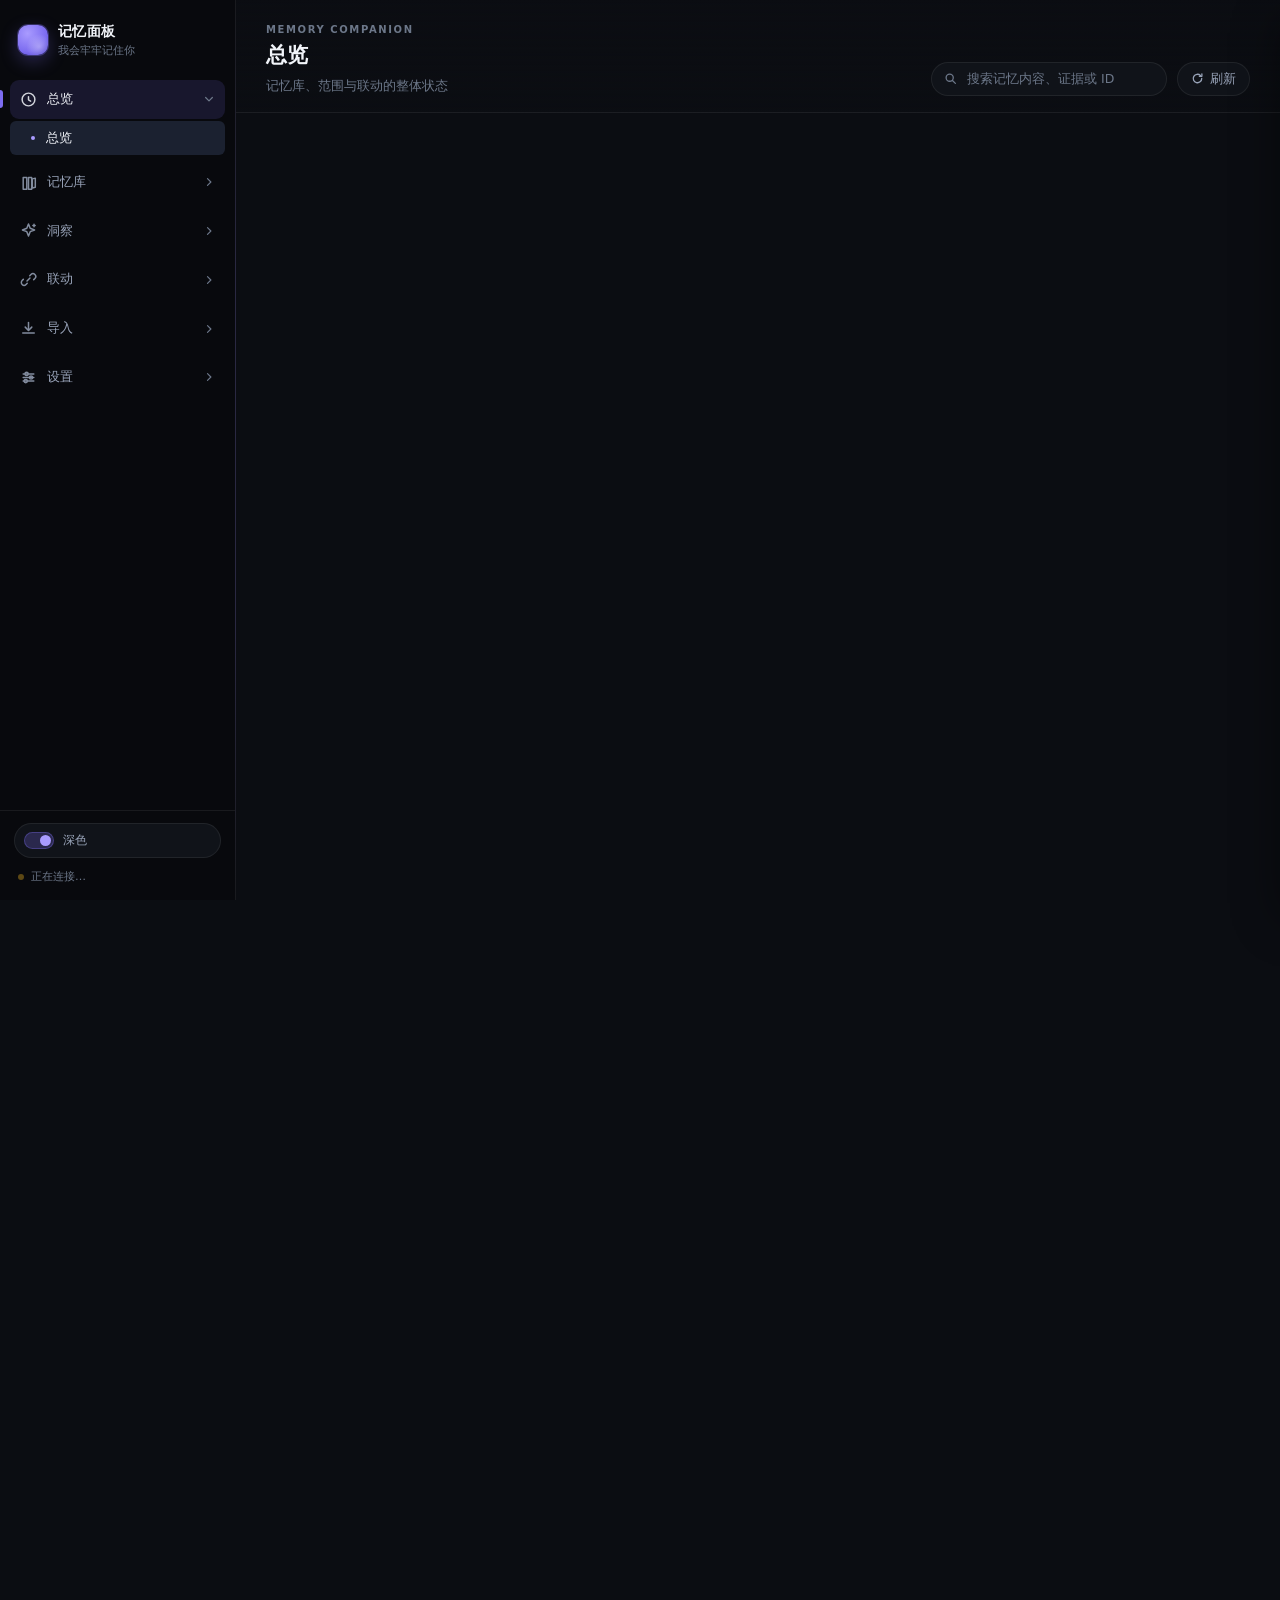
==== commit 9800dbfd: "feat: release 2.1.0 with selectable memory panel UI" ====
--- a/pages/记忆面板/index.html
+++ b/pages/记忆面板/index.html
@@ -3,454 +3,19 @@
 <head>
   <meta charset="UTF-8" />
   <meta name="viewport" content="width=device-width, initial-scale=1.0" />
-  <title>记忆面板</title>
+  <meta name="theme-color" content="#e8e5e1" />
+  <title>Memory OS · 拓展页</title>
   <script>
-    (() => {
-      const key = "memory_companion_overview_layout";
-      let layout = "standard";
+    (async () => {
+      let style = "legacy";
       try {
-        const saved = window.localStorage.getItem(key);
-        if (saved === "standard" || saved === "cinema") layout = saved;
-      } catch (_) {
-        // WebView 隐私模式下可能禁用本地存储，保持常规总览即可。
-      }
-      document.documentElement.dataset.overviewLayout = layout;
+        const response = await fetch("/api/v1/plugins/extensions/astrbot_plugin_memory_companion/page/ui-preferences", { credentials: "same-origin", cache: "no-store" });
+        const payload = await response.json();
+        style = payload?.ui_style === "modern" || payload?.data?.ui_style === "modern" ? "modern" : "legacy";
+      } catch (_) {}
+      location.replace(style === "modern" ? "./modern.html" : "./legacy.html");
     })();
   </script>
-  <link rel="stylesheet" href="./app.css?v=20260719-overview-switch" />
 </head>
-<body>
-  <main id="app" class="film-app">
-    <nav id="overviewLayoutSwitch" class="overview-layout-switch" role="radiogroup" aria-label="总览样式">
-      <button class="overview-layout-option" data-overview-layout="standard" type="button" role="radio" aria-checked="false" aria-controls="standardOverview">
-        常规总览
-      </button>
-      <button class="overview-layout-option" data-overview-layout="cinema" type="button" role="radio" aria-checked="false" aria-controls="cinemaOverview">
-        放映馆视图
-      </button>
-    </nav>
-    <span id="overviewLayoutAnnouncement" class="sr-only" aria-live="polite"></span>
-
-    <header class="topbar">
-      <div>
-        <p class="eyebrow">我会牢牢记住你</p>
-        <h1>记忆放映馆</h1>
-      </div>
-    </header>
-
-    <section id="standardOverview" class="standard-overview" aria-label="常规记忆总览">
-      <header class="standard-overview-head">
-        <div>
-          <p class="eyebrow">Memory Companion</p>
-          <h1>记忆总览</h1>
-          <p class="standard-overview-summary">当前记忆库、会话范围与常用入口</p>
-        </div>
-        <button class="overview-primary-action" data-overview-view="microscope" type="button">
-          <span>检索记忆</span>
-          <span class="overview-action-arrow" aria-hidden="true">&rsaquo;</span>
-        </button>
-      </header>
-
-      <section id="standardStats" class="overview-kpi-grid" aria-label="记忆库统计" aria-live="polite">
-        <article class="overview-kpi is-loading"><span>记忆</span><b>--</b></article>
-        <article class="overview-kpi is-loading"><span>记忆大小</span><b>--</b></article>
-        <article class="overview-kpi is-loading"><span>私聊记忆</span><b>--</b></article>
-        <article class="overview-kpi is-loading"><span>群聊记忆</span><b>--</b></article>
-      </section>
-
-      <div class="standard-overview-body">
-        <section class="overview-destinations" aria-labelledby="overviewDestinationsTitle">
-          <div class="overview-section-head">
-            <div>
-              <p class="eyebrow">Workspace</p>
-              <h2 id="overviewDestinationsTitle">功能入口</h2>
-            </div>
-            <span>7 个工作区</span>
-          </div>
-          <div class="overview-entry-grid">
-            <button class="overview-entry is-private" data-overview-view="maintain" type="button">
-              <span class="overview-entry-index">01</span>
-              <span class="overview-entry-copy"><b>私聊记忆</b><small>对话 · 偏好 · 稳定事实</small></span>
-              <span class="overview-entry-arrow" aria-hidden="true">&rsaquo;</span>
-            </button>
-            <button class="overview-entry is-group" data-overview-view="film" type="button">
-              <span class="overview-entry-index">02</span>
-              <span class="overview-entry-copy"><b>群聊记忆</b><small>群聊 · 成员 · 上下文</small></span>
-              <span class="overview-entry-arrow" aria-hidden="true">&rsaquo;</span>
-            </button>
-            <button class="overview-entry is-user" data-overview-view="relations" type="button">
-              <span class="overview-entry-index">03</span>
-              <span class="overview-entry-copy"><b>用户记忆</b><small>画像 · 偏好 · 关系</small></span>
-              <span class="overview-entry-arrow" aria-hidden="true">&rsaquo;</span>
-            </button>
-            <button class="overview-entry is-personal" data-overview-view="review" type="button">
-              <span class="overview-entry-index">04</span>
-              <span class="overview-entry-copy"><b>个人记忆</b><small>日程 · 相册 · 主观记忆</small></span>
-              <span class="overview-entry-arrow" aria-hidden="true">&rsaquo;</span>
-            </button>
-            <button class="overview-entry is-graph" data-overview-view="objects" type="button">
-              <span class="overview-entry-index">05</span>
-              <span class="overview-entry-copy"><b>知识图谱</b><small>节点 · 关系 · 时间线</small></span>
-              <span class="overview-entry-arrow" aria-hidden="true">&rsaquo;</span>
-            </button>
-            <button class="overview-entry is-search" data-overview-view="microscope" type="button">
-              <span class="overview-entry-index">06</span>
-              <span class="overview-entry-copy"><b>记忆显微镜</b><small>模拟召回 · 注入检查</small></span>
-              <span class="overview-entry-arrow" aria-hidden="true">&rsaquo;</span>
-            </button>
-            <button class="overview-entry is-archive is-wide" data-overview-view="archive" type="button">
-              <span class="overview-entry-index">07</span>
-              <span class="overview-entry-copy"><b>维护 / 迁移 / 配置</b><small>运行状态 · 备份 · 导入 · 配置</small></span>
-              <span class="overview-entry-arrow" aria-hidden="true">&rsaquo;</span>
-            </button>
-          </div>
-        </section>
-
-        <aside class="overview-side-column" aria-label="最近范围与快捷入口">
-          <section class="overview-recent-scopes" aria-labelledby="recentScopesTitle">
-            <div class="overview-section-head is-compact">
-              <div>
-                <p class="eyebrow">Recent</p>
-                <h2 id="recentScopesTitle">最近记忆范围</h2>
-              </div>
-              <span id="overviewScopeMeta">正在读取</span>
-            </div>
-            <div id="standardRecentBuckets" class="overview-scope-list" aria-live="polite">
-              <p class="overview-empty">正在读取最近范围...</p>
-            </div>
-          </section>
-
-          <section class="overview-quick-tools" aria-labelledby="quickToolsTitle">
-            <div class="overview-section-head is-compact">
-              <div>
-                <p class="eyebrow">Shortcuts</p>
-                <h2 id="quickToolsTitle">快捷入口</h2>
-              </div>
-            </div>
-            <div class="overview-quick-grid">
-              <button data-overview-view="microscope" type="button"><b>检索检查</b><small>查看召回结果</small></button>
-              <button data-overview-view="archive" type="button"><b>维护中心</b><small>备份与配置</small></button>
-            </div>
-          </section>
-        </aside>
-      </div>
-    </section>
-
-    <section id="cinemaOverview" class="projection-stage" aria-label="记忆放映馆首页">
-      <button class="filmstrip" style="--a:-18deg;--z:2;--off:240px"  data-view="objects"    data-tip-title="知识图谱" data-tip-sub="关系 · 线程 · 时间线"     type="button"><span class="strip-label"><b>知识图谱</b><small>关系 · 节点</small></span></button>
-      <button class="filmstrip" style="--a:76deg; --z:4;--off:-200px" data-view="film"       data-tip-title="群聊记忆" data-tip-sub="群聊范围内的记忆"      type="button"><span class="strip-label"><b>群聊记忆</b><small>群聊 · 记忆</small></span></button>
-      <button class="filmstrip" style="--a:44deg; --z:7;--off:260px"  data-view="microscope" data-tip-title="记忆显微镜" data-tip-sub="模拟召回 · 检查注入"     type="button"><span class="strip-label" style="--label-edge:-260px"><b>记忆显微镜</b><small>模拟召回</small></span></button>
-      <button class="filmstrip" style="--a:14deg; --z:5;--off:-225px;--tx:-440px" data-view="relations"  data-tip-title="用户记忆"     data-tip-sub="用户画像 · 偏好 · 关系"     type="button"><span class="strip-label" style="--label-edge:380px"><b>用户记忆</b><small>画像 · 偏好</small></span></button>
-      <button class="filmstrip" style="--a:162deg;--z:1;--off:215px;--tx:-260px" data-view="review"     data-tip-title="个人记忆"       data-tip-sub="Bot 日程 · 生活细化"         type="button"><span class="strip-label is-flipped"><b>个人记忆</b><small>日程 · 细化</small></span></button>
-      <button class="filmstrip" style="--a:136deg;--z:3;--off:-390px" data-view="archive"    data-tip-title="维护/迁移/配置"   data-tip-sub="工具 · 迁移 · 配置"        type="button"><span class="strip-label is-flipped"><b>维护/迁移/配置</b><small>工具 · 配置</small></span></button>
-      <button class="filmstrip" style="--a:106deg;--z:6;--off:220px"  data-view="maintain"   data-tip-title="私聊记忆"  data-tip-sub="私聊范围内的记忆" type="button"><span class="strip-label is-flipped"><b>私聊记忆</b><small>私聊 · 记忆</small></span></button>
-
-      <section class="overview-core" aria-live="polite">
-        <div class="core-ring"></div>
-        <p class="eyebrow">Memory Cinema</p>
-        <h2>记忆放映馆</h2>
-        <p id="subtitle" class="subtitle">正在读取结构化记忆库...</p>
-        <div id="stats" class="stats-grid"></div>
-      </section>
-    </section>
-
-    <section id="workspace" class="workspace-frame" aria-label="二级工作区">
-      <div class="workspace-head">
-        <div>
-          <p class="eyebrow">Locked Frame</p>
-          <h2 id="workspaceTitle">对象</h2>
-          <p id="workspaceHint">选择左侧对象后，所有检查视图都会收束到同一范围。</p>
-        </div>
-        <div class="workspace-tools">
-          <div class="top-actions workspace-actions">
-            <span id="activeTarget" class="target-pill">全部记忆</span>
-            <div class="projection-controls" role="toolbar" aria-label="放映控制">
-              <button id="backHomeBtn" class="projection-control control-home hidden" type="button" title="返回总览" aria-label="返回总览">
-                <span class="control-icon" aria-hidden="true"></span>
-                <span class="control-text">总览</span>
-              </button>
-              <button id="refreshBtn" class="projection-control control-refresh" type="button" title="刷新当前页面" aria-label="刷新当前页面">
-                <span class="control-icon" aria-hidden="true"></span>
-                <span class="control-text">刷新</span>
-              </button>
-            </div>
-          </div>
-          <div class="workspace-search">
-            <input id="globalSearch" type="search" placeholder="搜索内容、证据或 ID" />
-            <button id="loadActiveBtn" type="button">重载当前帧</button>
-          </div>
-        </div>
-      </div>
-
-      <div class="workspace-grid">
-        <aside class="object-rail">
-          <div class="rail-head">
-            <b>观察对象</b>
-            <button id="clearTargetBtn" type="button">全部</button>
-          </div>
-          <div class="bucket-window">
-            <div id="bucketList" class="bucket-list"></div>
-          </div>
-        </aside>
-
-        <section class="workspace-main">
-          <section id="view-objects" class="view is-active">
-              <div class="section-head">
-                <h3>知识图谱</h3>
-                <p>查看记忆节点、关系边、跨窗口线程和时间线概览。</p>
-              </div>
-            <div id="contextPanel" class="page-panel-stack"></div>
-            </section>
-
-          <section id="view-film" class="view">
-            <div class="section-head">
-              <div>
-                <h3 id="groupMemoryTitle">群聊记忆</h3>
-                <p id="groupMemoryHint">查看群聊范围内可被召回和管理的结构化记忆。</p>
-              </div>
-              <div class="section-actions scoped-clear-actions">
-                <button id="clearCurrentGroupMemoryBtn" class="danger subtle" type="button" disabled>清空当前群</button>
-                <div class="group-member-clear">
-                  <input id="clearGroupMemberUserId" type="text" inputmode="numeric" placeholder="群成员 QQ" disabled />
-                  <button id="clearGroupMemberMemoryBtn" class="danger subtle" type="button" disabled>清空群成员</button>
-                </div>
-              </div>
-            </div>
-            <div id="groupMemoryList" class="row-list"></div>
-          </section>
-
-          <section id="view-microscope" class="view">
-            <div class="section-head">
-              <h3>记忆显微镜</h3>
-              <p>输入一句话，模拟当前对象下会召回什么、过滤什么。</p>
-            </div>
-            <div class="microscope-box">
-              <textarea id="searchQuery" rows="4" placeholder="例如：你最近写了什么 / 那个蓝色渐变小猪是什么"></textarea>
-              <button id="runSearchBtn" type="button">开始检索</button>
-            </div>
-            <div id="searchResult" class="result-grid"></div>
-          </section>
-
-          <section id="view-relations" class="view">
-            <div class="section-head">
-              <h3>用户记忆</h3>
-              <p>聚焦用户画像、偏好、称呼、关系声明等以用户为核心的记忆。</p>
-            </div>
-            <div id="relationList" class="row-list"></div>
-          </section>
-
-          <section id="view-review" class="view">
-            <div class="section-head">
-              <h3>个人记忆</h3>
-              <p>查看 Bot 自身的每日生活日程、当前状态和细化片段。</p>
-            </div>
-            <div id="personalMemoryList" class="row-list"></div>
-          </section>
-
-          <section id="view-maintain" class="view">
-            <div class="section-head">
-              <div>
-                <h3 id="privateMemoryTitle">私聊记忆</h3>
-                <p id="privateMemoryHint">查看私聊范围内的对话、偏好、事实和稳定记忆。</p>
-              </div>
-              <button id="clearCurrentPrivateMemoryBtn" class="danger subtle" type="button" disabled>清空当前用户</button>
-            </div>
-            <div id="privateMemoryList" class="row-list"></div>
-          </section>
-
-          <section id="view-archive" class="view">
-            <div class="section-head">
-              <h3>维护 / 迁移 / 配置</h3>
-              <p>执行维护、LivingMemory 迁移、清理和导入修复。</p>
-            </div>
-            <div class="archive-grid">
-              <section class="archive-section" data-archive-section="retrieval">
-                <h4>模块配置</h4>
-                <div id="selfMemoryList" class="config-panel-stack"></div>
-              </section>
-              <section class="archive-section is-active" data-archive-section="maintenance">
-                <h4>维护 / 迁移 / 清理</h4>
-                <div class="maintenance-box">
-                  <p class="archive-note">推荐先选择运行预设并查看诊断，再执行迁移或维护。所有导入与清空操作都会先备份数据库。</p>
-                  <div class="maintenance-tool-grid">
-                    <section class="maintenance-action">
-                      <b>1. 运行预设</b>
-                      <p class="archive-note">轻量模式关闭外部检索调用；标准模式平衡功能和成本；陪伴模式提高关系与连续性记忆预算。已有 Provider 选择不会被覆盖。</p>
-                      <div class="inline-actions">
-                        <button type="button" data-operation-preset="light">轻量</button>
-                        <button type="button" data-operation-preset="standard">标准</button>
-                        <button type="button" data-operation-preset="companion">陪伴</button>
-                      </div>
-                    </section>
-                    <section class="maintenance-action">
-                      <b>2. 运维诊断</b>
-                      <p class="archive-note">查看检索路径、缓存命中率、模型 Token 与耗时，以及可能重复注入的记忆插件目录。</p>
-                      <button id="operationsDiagnosticsBtn" type="button">生成诊断</button>
-                    </section>
-                    <section class="maintenance-action">
-                      <b>3. 可移植数据</b>
-                      <p class="archive-note">UTF-8 JSONL 包含记忆、身份、关系、时间线与 ACL；不包含凭据、向量和注入日志。</p>
-                      <input id="portableArchivePath" type="text" placeholder="导入时填写 JSONL 路径；导出无需填写" />
-                      <div class="inline-actions">
-                        <button id="portableExportBtn" type="button">导出</button>
-                        <button id="portablePreviewBtn" type="button">预览</button>
-                        <button id="portableImportBtn" type="button">导入</button>
-                      </div>
-                    </section>
-                    <section class="maintenance-action">
-                      <b>4. LivingMemory 导入</b>
-                      <p class="archive-note">先预览可导入数量和跳过原因，再执行导入。当前策略只导入完整摘要，跳过派生碎片。</p>
-                      <input class="livingmemory-path" type="text" placeholder="LivingMemory 数据库路径，可留空自动扫描" />
-                      <div class="inline-actions">
-                        <button id="previewImportBtn" type="button">预览导入</button>
-                        <button id="runImportBtn" type="button">执行导入</button>
-                      </div>
-                    </section>
-                    <section class="maintenance-action">
-                      <b>5. 内容修复</b>
-                      <p class="archive-note">用于修复早期导入后只剩旧库编号的记忆。建议先确认 LivingMemory 数据库路径，再执行修复。</p>
-                      <input class="livingmemory-path" type="text" placeholder="LivingMemory 数据库路径，可留空自动扫描" />
-                      <button id="repairLivingMemoryBtn" type="button">修复 LivingMemory 内容</button>
-                    </section>
-                    <section class="maintenance-action">
-                      <b>6. 维护检查</b>
-                      <p class="archive-note">修复索引、刷新统计并整理数据库状态。适合导入、清理或配置调整后手动执行一次。</p>
-                      <button id="maintenanceBtn" type="button">运行维护</button>
-                    </section>
-                    <section class="maintenance-action">
-                      <b>7. 危险清理</b>
-                      <p class="archive-note">清空会先备份数据库，再删除记忆、权限规则、时间线、关系、身份、注入日志和导入批次。</p>
-                      <button id="clearAllMemoryBtn" class="danger" type="button">清空全部记忆</button>
-                    </section>
-                  </div>
-                </div>
-              </section>
-              <section class="archive-section conversation-import-archive-section" data-archive-section="conversation-import">
-                <div class="conversation-import-page-head">
-                  <span>
-                    <h4>历史聊天导入</h4>
-                    <small>从当前 QQ 连接读取指定时段，或导入已有聊天文件；两种来源共用身份确认和记忆整理流程。</small>
-                  </span>
-                  <button id="historicalChatRecentTopBtn" class="subtle" type="button">继续最近任务</button>
-                </div>
-                <div class="conversation-import-tabs" role="tablist" aria-label="历史聊天来源">
-                  <button class="is-active" data-import-source-tab="qq" type="button" role="tab" aria-selected="true">QQ 直接读取</button>
-                  <button data-import-source-tab="file" type="button" role="tab" aria-selected="false" tabindex="-1">文件导入</button>
-                  <button data-import-source-tab="recent" type="button" role="tab" aria-selected="false" tabindex="-1">最近任务</button>
-                </div>
-                <div class="conversation-import-layout">
-                  <section class="conversation-import-source" data-import-source="qq">
-                    <div class="conversation-import-source-head">
-                      <span><b>QQ 直接读取</b><small>通过 NapCat / aiocqhttp 的好友历史接口读取，不碰本地加密数据库。</small></span>
-                      <button id="qqHistoryCapabilityBtn" class="subtle" type="button">重新检测</button>
-                    </div>
-                    <div id="qqHistoryCapability" class="qq-history-capability" role="status">
-                      正在检测当前 QQ 连接...
-                    </div>
-                    <div class="qq-history-form">
-                      <label>当前 Bot 连接
-                        <select id="qqHistoryPlatform" disabled>
-                          <option value="">等待能力检测</option>
-                        </select>
-                        <small>多 Bot 环境必须选对连接，避免把历史归到错误人格。</small>
-                      </label>
-                      <label>目标好友 QQ
-                        <input id="qqHistoryUserId" type="text" inputmode="numeric" pattern="[0-9]*" maxlength="20" placeholder="输入纯数字 QQ 号" autocomplete="off" />
-                        <small>只读取该好友与你当前 Bot 的私聊历史。</small>
-                      </label>
-                      <div class="qq-history-range">
-                        <label>开始时间
-                          <input id="qqHistoryStartAt" type="datetime-local" />
-                        </label>
-                        <label>结束时间
-                          <input id="qqHistoryEndAt" type="datetime-local" />
-                        </label>
-                      </div>
-                      <div id="qqHistoryValidation" class="chat-import-validation is-error" role="status">请先完成能力检测并填写 QQ 与时间范围。</div>
-                      <button id="qqHistoryPreviewBtn" type="button" disabled>读取并生成预览</button>
-                    </div>
-                  </section>
-
-                  <section class="conversation-import-source" data-import-source="file" hidden>
-                    <div class="conversation-import-source-head">
-                      <span><b>文件导入</b><small>适合 QQ 接口不可用、历史太久或已经有导出文本的情况。</small></span>
-                    </div>
-                    <label id="historicalChatDropzone" class="chat-import-dropzone" for="historicalChatFile" tabindex="0">
-                      <input id="historicalChatFile" class="visually-hidden" type="file" accept=".txt,.log,.md,text/plain,text/markdown" />
-                      <span class="chat-import-drop-icon" aria-hidden="true">＋</span>
-                      <b>拖入聊天记录，或点击选择文件</b>
-                      <small id="historicalChatFileMeta">支持 TXT、LOG、Markdown，最大 8 MiB</small>
-                    </label>
-                    <div class="chat-import-inline-fields">
-                      <label>缺失年份起点
-                        <input id="historicalChatBaseYear" type="number" min="1970" max="2200" inputmode="numeric" placeholder="通常留空" />
-                        <small>仅当文件开头就是“12-14 15:10:22”这类无年份时间时填写。</small>
-                      </label>
-                      <button id="historicalChatPreviewBtn" type="button" disabled>解析并预览</button>
-                    </div>
-                    <details class="chat-import-format-help">
-                      <summary>查看支持的文本格式</summary>
-                      <pre>烛雨: 2025-12-14 15:10:22
-消息正文，可包含多行
-
-Bot: 12-14 15:10:30
-缺失年份可由前文自动补推
-
-也兼容字段式导出：
-发送者：烛雨
-时间：2026-07-19 16:55:36
-内容：消息正文</pre>
-                    </details>
-                  </section>
-
-                  <section class="conversation-import-source" data-import-source="recent" hidden>
-                    <div class="conversation-import-source-head">
-                      <span><b>最近任务</b><small>继续中断任务、检查整理结果或回滚指定批次。</small></span>
-                      <button id="historicalChatRecentRefreshBtn" class="subtle" type="button">刷新列表</button>
-                    </div>
-                    <div id="historicalChatRecentList" class="chat-import-recent-list">
-                      <div class="empty-state">正在读取最近任务...</div>
-                    </div>
-                  </section>
-
-                  <section class="conversation-import-output" aria-live="polite">
-                    <div class="chat-import-steps" aria-label="历史聊天导入步骤">
-                      <span class="is-active"><i>1</i>选择来源</span>
-                      <span><i>2</i>读取预览</span>
-                      <span><i>3</i>确认身份</span>
-                      <span><i>4</i>生成记忆</span>
-                    </div>
-                    <div id="historicalChatEmptyState" class="chat-import-empty-state">
-                      <b>预览会显示在这里</b>
-                      <span>先选择 QQ 时段或聊天文件。系统只会在你确认用户与 Bot 身份后开始生成记忆。</span>
-                    </div>
-                    <div id="historicalChatPanel" class="chat-import-panel" hidden></div>
-                    <div id="conversationImportResult" class="archive-result" hidden></div>
-                  </section>
-                </div>
-              </section>
-              <section class="archive-section" data-archive-section="topology">
-                <h4>权限拓扑</h4>
-                <div id="aclTopologyContainer" class="acl-topology-container"></div>
-              </section>
-            </div>
-            <div id="importResult" class="archive-result" hidden></div>
-          </section>
-        </section>
-
-        <aside id="detailDrawer" class="detail-drawer empty">
-          选择一格胶片或一条记忆查看详情。
-        </aside>
-      </div>
-    </section>
-    <div class="screen-film-wipe" aria-hidden="true"><span id="transitionFace" class="screen-film-face">(๑•̀ㅂ•́)و✧</span></div>
-    <div id="busyLayer" class="busy-layer" aria-hidden="true">
-      <span></span>
-      <b id="busyText">正在处理...</b>
-    </div>
-    <div id="toast" class="toast" role="status" aria-live="polite"></div>
-  </main>
-  <script src="/api/plugin/page/bridge-sdk.js"></script>
-  <script src="./app.js?v=20260721-labeled-chat-import"></script>
-</body>
+<body><main style="padding:32px;font-family:system-ui;color:#777">正在载入记忆终端…</main></body>
 </html>
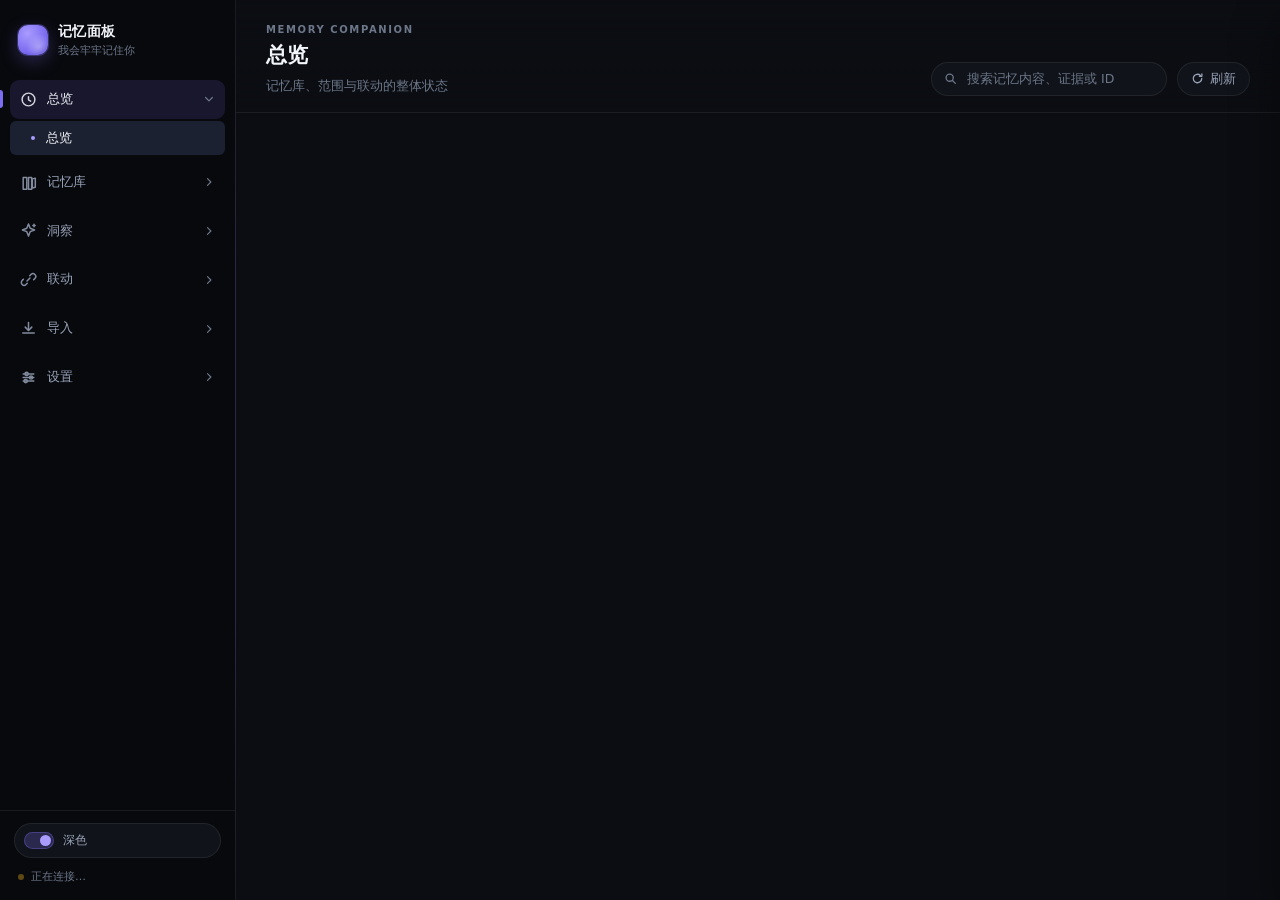
==== commit 2af85010: "fix: preserve mobile plugin page asset token" ====
--- a/pages/记忆面板/index.html
+++ b/pages/记忆面板/index.html
@@ -13,7 +13,13 @@
         const payload = await response.json();
         style = payload?.ui_style === "modern" || payload?.data?.ui_style === "modern" ? "modern" : "legacy";
       } catch (_) {}
-      location.replace(style === "modern" ? "./modern.html" : "./legacy.html");
+      // AstrBot signs extension page URLs with asset_token. Keep the token
+      // when switching from this selector page to the actual UI; mobile
+      // WebViews often do not have the dashboard cookie available.
+      const target = new URL(style === "modern" ? "./modern.html" : "./legacy.html", location.href);
+      target.search = location.search;
+      target.hash = location.hash;
+      location.replace(target.href);
     })();
   </script>
 </head>
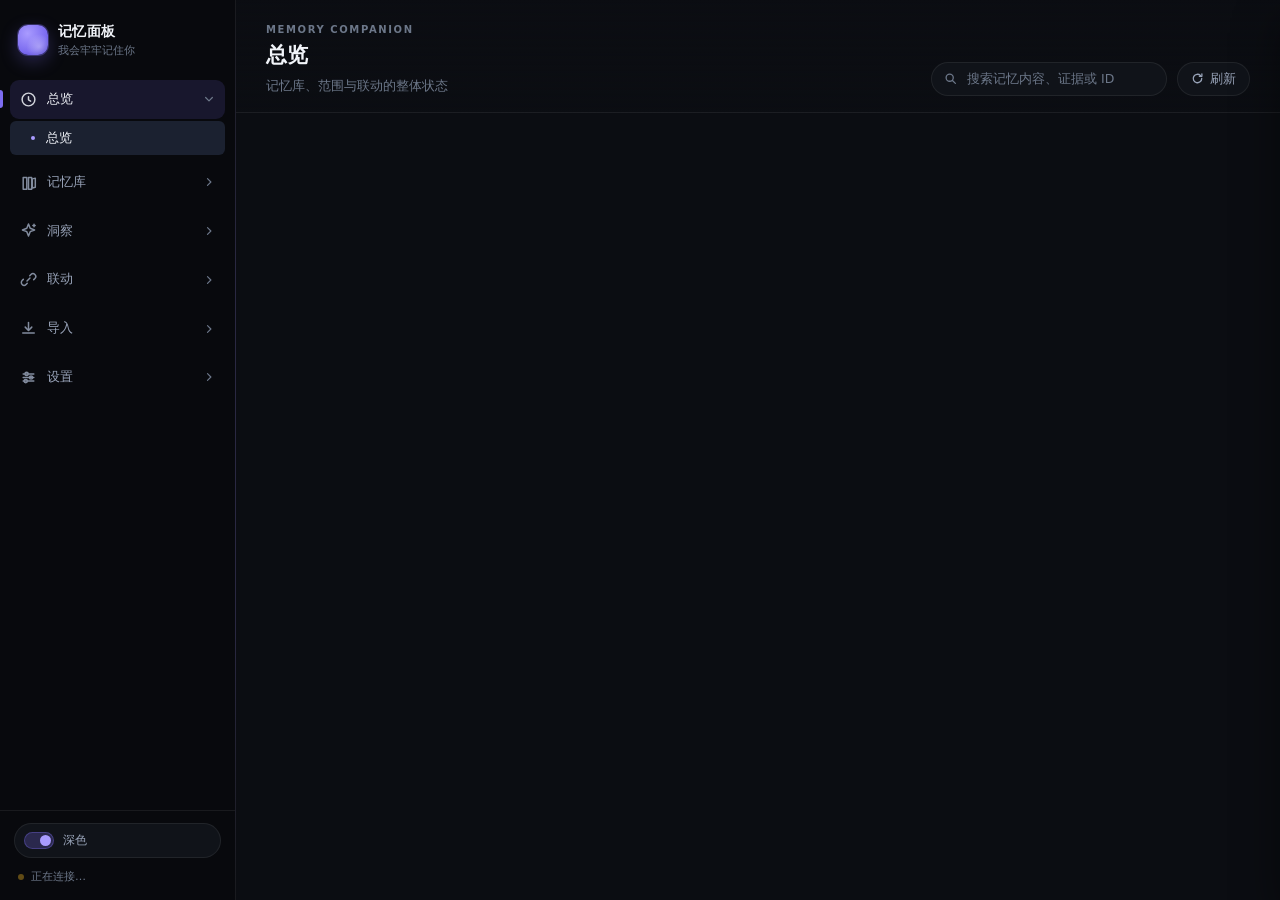
==== commit 5417b016: "fix: load selected memory UI style through page bridge" ====
--- a/pages/记忆面板/index.html
+++ b/pages/记忆面板/index.html
@@ -5,14 +5,59 @@
   <meta name="viewport" content="width=device-width, initial-scale=1.0" />
   <meta name="theme-color" content="#e8e5e1" />
   <title>Memory OS · 拓展页</title>
+  <!-- Load the AstrBot page bridge before the selector runs.  The bridge is
+       required in mobile WebViews where dashboard cookies are unavailable. -->
+  <script src="/api/plugin/page/bridge-sdk.js"></script>
   <script>
+    const wait = (ms) => new Promise((resolve) => setTimeout(resolve, ms));
+
+    function getBridge() {
+      if (window.AstrBotPluginPage) return window.AstrBotPluginPage;
+      try {
+        if (window.parent && window.parent !== window && window.parent.AstrBotPluginPage) {
+          return window.parent.AstrBotPluginPage;
+        }
+      } catch (_) {}
+      return null;
+    }
+
+    async function resolveStyle() {
+      const bridge = getBridge();
+      if (bridge && typeof bridge.apiGet === "function") {
+        // Give the bridge a short opportunity to receive its signed context;
+        // apiGet itself remains safe to call when context delivery is delayed.
+        if (typeof bridge.ready === "function") {
+          await Promise.race([bridge.ready(), wait(800)]).catch(() => {});
+        }
+        try {
+          const payload = await Promise.race([
+            bridge.apiGet("page/ui-preferences"),
+            wait(2500).then(() => { throw new Error("bridge timeout"); }),
+          ]);
+          const value = payload?.ui_style ?? payload?.data?.ui_style;
+          return value === "modern" || value === "new" || value === "新版" ? "modern" : "legacy";
+        } catch (_) {}
+      }
+
+      // Desktop builds expose the authenticated extension endpoint directly;
+      // this fallback also works when a WebView blocks postMessage bridges.
+      for (const endpoint of [
+        "/api/plug/astrbot_plugin_memory_companion/page/ui-preferences",
+        "/api/v1/plugins/extensions/astrbot_plugin_memory_companion/page/ui-preferences",
+      ]) {
+        try {
+          const response = await fetch(endpoint, { credentials: "same-origin", cache: "no-store" });
+          if (!response.ok) continue;
+          const payload = await response.json();
+          const value = payload?.ui_style ?? payload?.data?.ui_style;
+          return value === "modern" || value === "new" || value === "新版" ? "modern" : "legacy";
+        } catch (_) {}
+      }
+      return "legacy";
+    }
+
     (async () => {
-      let style = "legacy";
-      try {
-        const response = await fetch("/api/v1/plugins/extensions/astrbot_plugin_memory_companion/page/ui-preferences", { credentials: "same-origin", cache: "no-store" });
-        const payload = await response.json();
-        style = payload?.ui_style === "modern" || payload?.data?.ui_style === "modern" ? "modern" : "legacy";
-      } catch (_) {}
+      const style = await resolveStyle();
       // AstrBot signs extension page URLs with asset_token. Keep the token
       // when switching from this selector page to the actual UI; mobile
       // WebViews often do not have the dashboard cookie available.
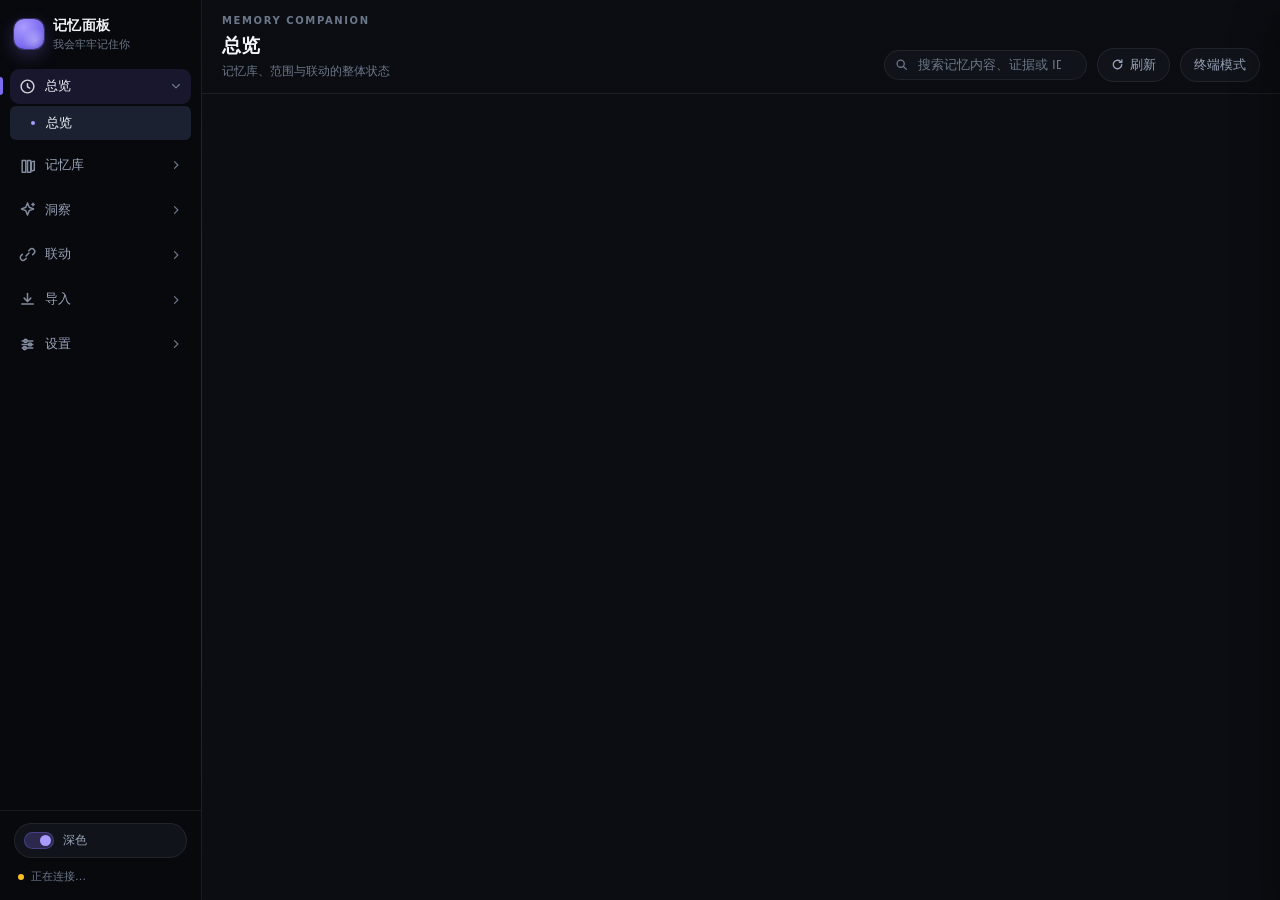
==== commit 39add637: "fix: 联动双向识别、14 套配色真正生效、开场动画不闪、面板精简与配置全项体检（2.2.2） 面板与配置的全项体检，不碰记忆算法。  联动识别：2.2.1 只修好「没装却说装了」，装上后仍显示未安" ====
--- a/pages/记忆面板/index.html
+++ b/pages/记忆面板/index.html
@@ -21,6 +21,16 @@
       return null;
     }
 
+    /* 配色必须在跳转前就打到 <html> 上，否则新页面第一帧还是默认色，用户会看到
+       一次「颜色跳一下」。appearance.theme 这个配置项过去从来没被任何前端消费过
+       ——这就是它「配了但没用」的原因。 */
+    function applyPalette(payload) {
+      const key = payload?.palette ?? payload?.data?.palette;
+      if (typeof key === "string" && /^[a-z]{2,16}$/.test(key)) {
+        document.documentElement.dataset.palette = key;
+      }
+    }
+
     async function resolveStyle() {
       const bridge = getBridge();
       if (bridge && typeof bridge.apiGet === "function") {
@@ -34,6 +44,7 @@
             bridge.apiGet("page/ui-preferences"),
             wait(2500).then(() => { throw new Error("bridge timeout"); }),
           ]);
+          applyPalette(payload);
           const value = payload?.ui_style ?? payload?.data?.ui_style;
           return value === "modern" || value === "new" || value === "新版" ? "modern" : "legacy";
         } catch (_) {}
@@ -49,6 +60,7 @@
           const response = await fetch(endpoint, { credentials: "same-origin", cache: "no-store" });
           if (!response.ok) continue;
           const payload = await response.json();
+          applyPalette(payload);
           const value = payload?.ui_style ?? payload?.data?.ui_style;
           return value === "modern" || value === "new" || value === "新版" ? "modern" : "legacy";
         } catch (_) {}
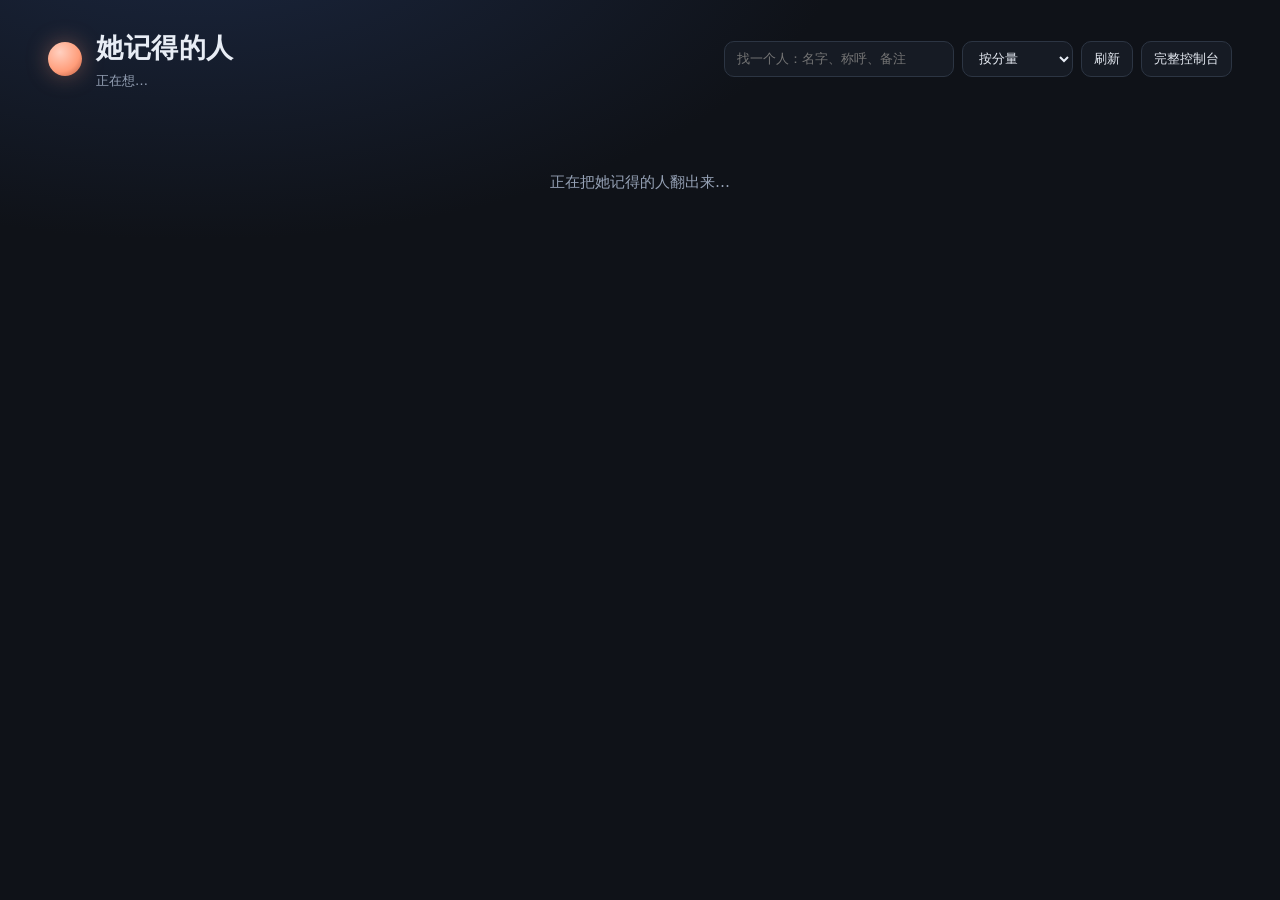
==== commit 35b30b70: "feat: 2.6.1 本地补丁合集（2.3.3-2.6.1，含娜莉灵修改） 把本地补丁整条线收进一份，便于一次性审阅与合并（单独一条分支、单独一个 PR）。  主要变化 - 记忆按人组织：人物卡（名" ====
--- a/pages/记忆面板/index.html
+++ b/pages/记忆面板/index.html
@@ -24,6 +24,15 @@
     /* 配色必须在跳转前就打到 <html> 上，否则新页面第一帧还是默认色，用户会看到
        一次「颜色跳一下」。appearance.theme 这个配置项过去从来没被任何前端消费过
        ——这就是它「配了但没用」的原因。 */
+    /* 三种面板：人物（默认，打开先看到她记得的人）/ 控制台（旧版全部功能）/
+       三维终端（彩蛋）。旧数据里的 modern/legacy 值继续认。 */
+    function styleTarget(value) {
+      const style = typeof value === "string" ? value.trim().toLowerCase() : "";
+      if (["modern", "new", "cinema", "新版", "三维终端", "三维"].includes(style)) return "modern";
+      if (["legacy", "console", "classic", "旧版", "控制台"].includes(style)) return "legacy";
+      return "people";
+    }
+
     function applyPalette(payload) {
       const key = payload?.palette ?? payload?.data?.palette;
       if (typeof key === "string" && /^[a-z]{2,16}$/.test(key)) {
@@ -45,8 +54,7 @@
             wait(2500).then(() => { throw new Error("bridge timeout"); }),
           ]);
           applyPalette(payload);
-          const value = payload?.ui_style ?? payload?.data?.ui_style;
-          return value === "modern" || value === "new" || value === "新版" ? "modern" : "legacy";
+          return styleTarget(payload?.ui_style ?? payload?.data?.ui_style);
         } catch (_) {}
       }
 
@@ -61,11 +69,10 @@
           if (!response.ok) continue;
           const payload = await response.json();
           applyPalette(payload);
-          const value = payload?.ui_style ?? payload?.data?.ui_style;
-          return value === "modern" || value === "new" || value === "新版" ? "modern" : "legacy";
+          return styleTarget(payload?.ui_style ?? payload?.data?.ui_style);
         } catch (_) {}
       }
-      return "legacy";
+      return "people";
     }
 
     (async () => {
@@ -73,7 +80,8 @@
       // AstrBot signs extension page URLs with asset_token. Keep the token
       // when switching from this selector page to the actual UI; mobile
       // WebViews often do not have the dashboard cookie available.
-      const target = new URL(style === "modern" ? "./modern.html" : "./legacy.html", location.href);
+      const page = style === "modern" ? "./modern.html" : style === "legacy" ? "./legacy.html" : "./people.html";
+      const target = new URL(page, location.href);
       target.search = location.search;
       target.hash = location.hash;
       location.replace(target.href);
